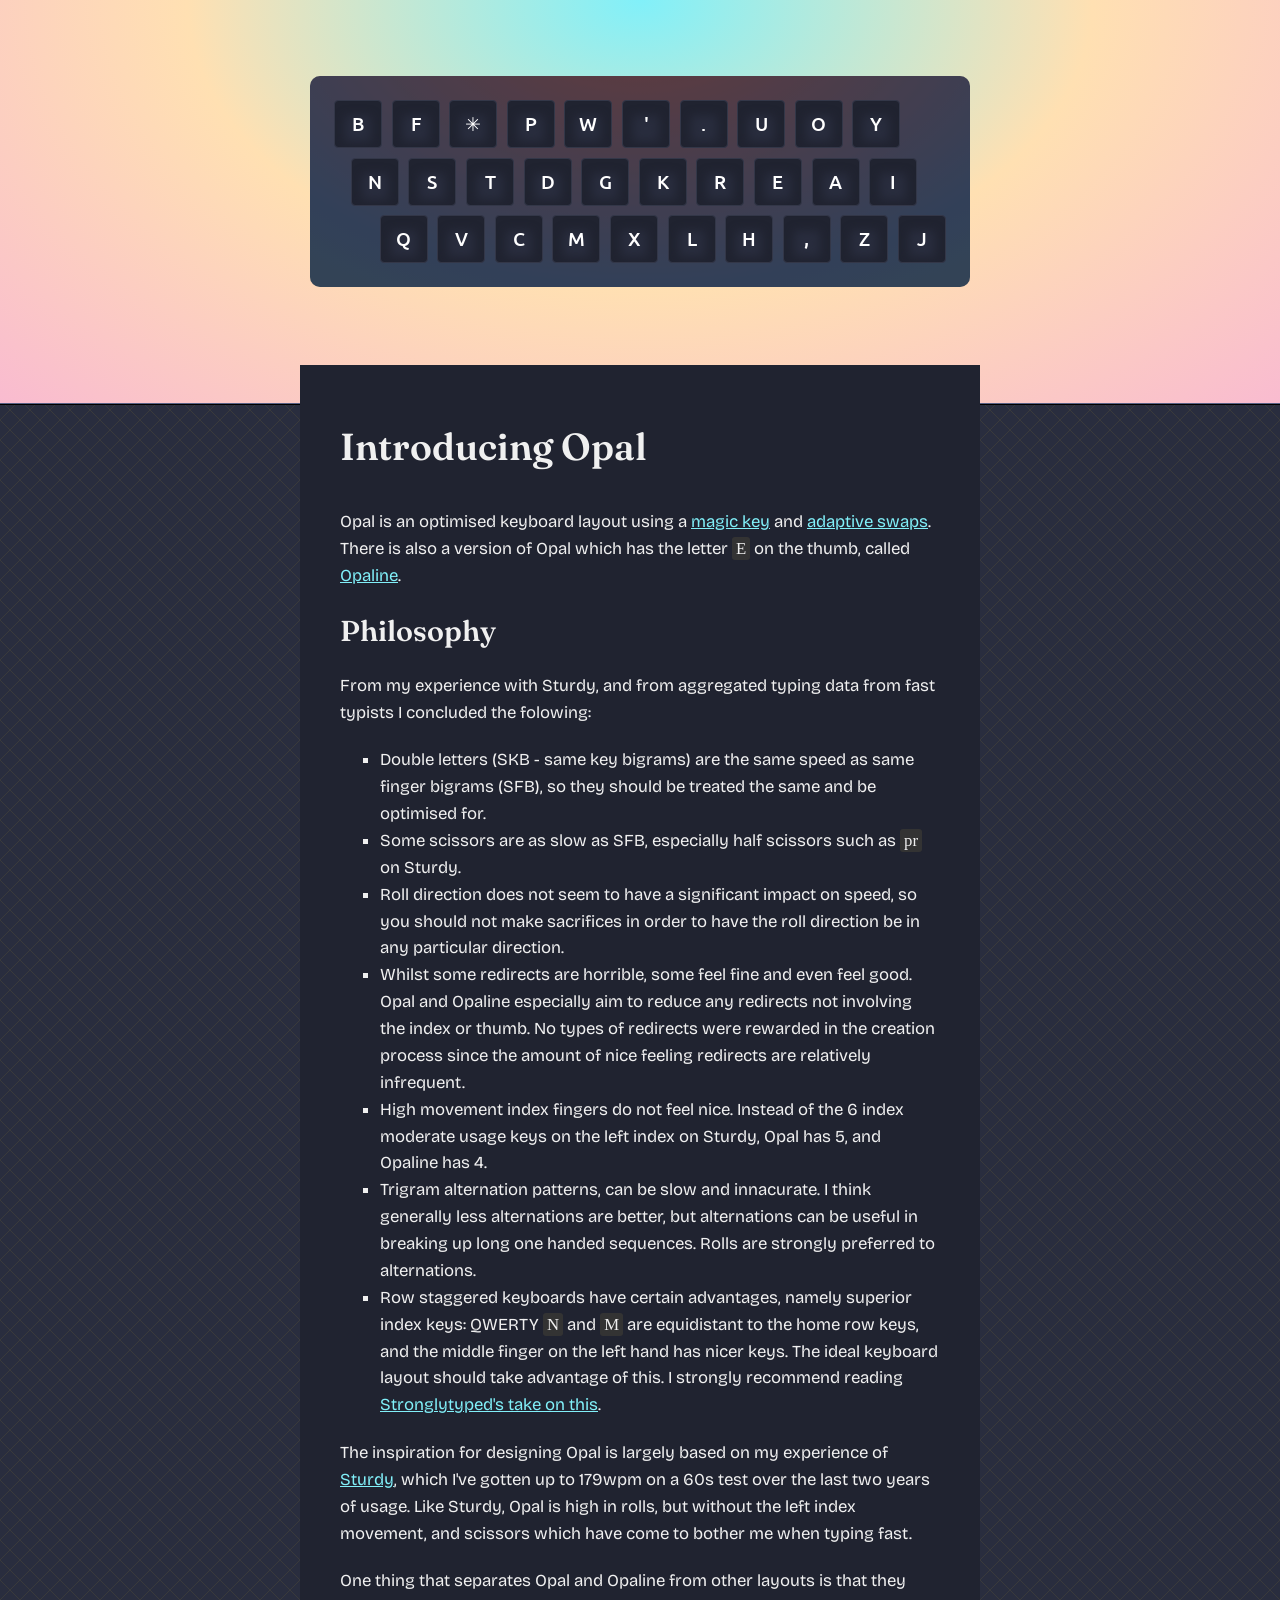
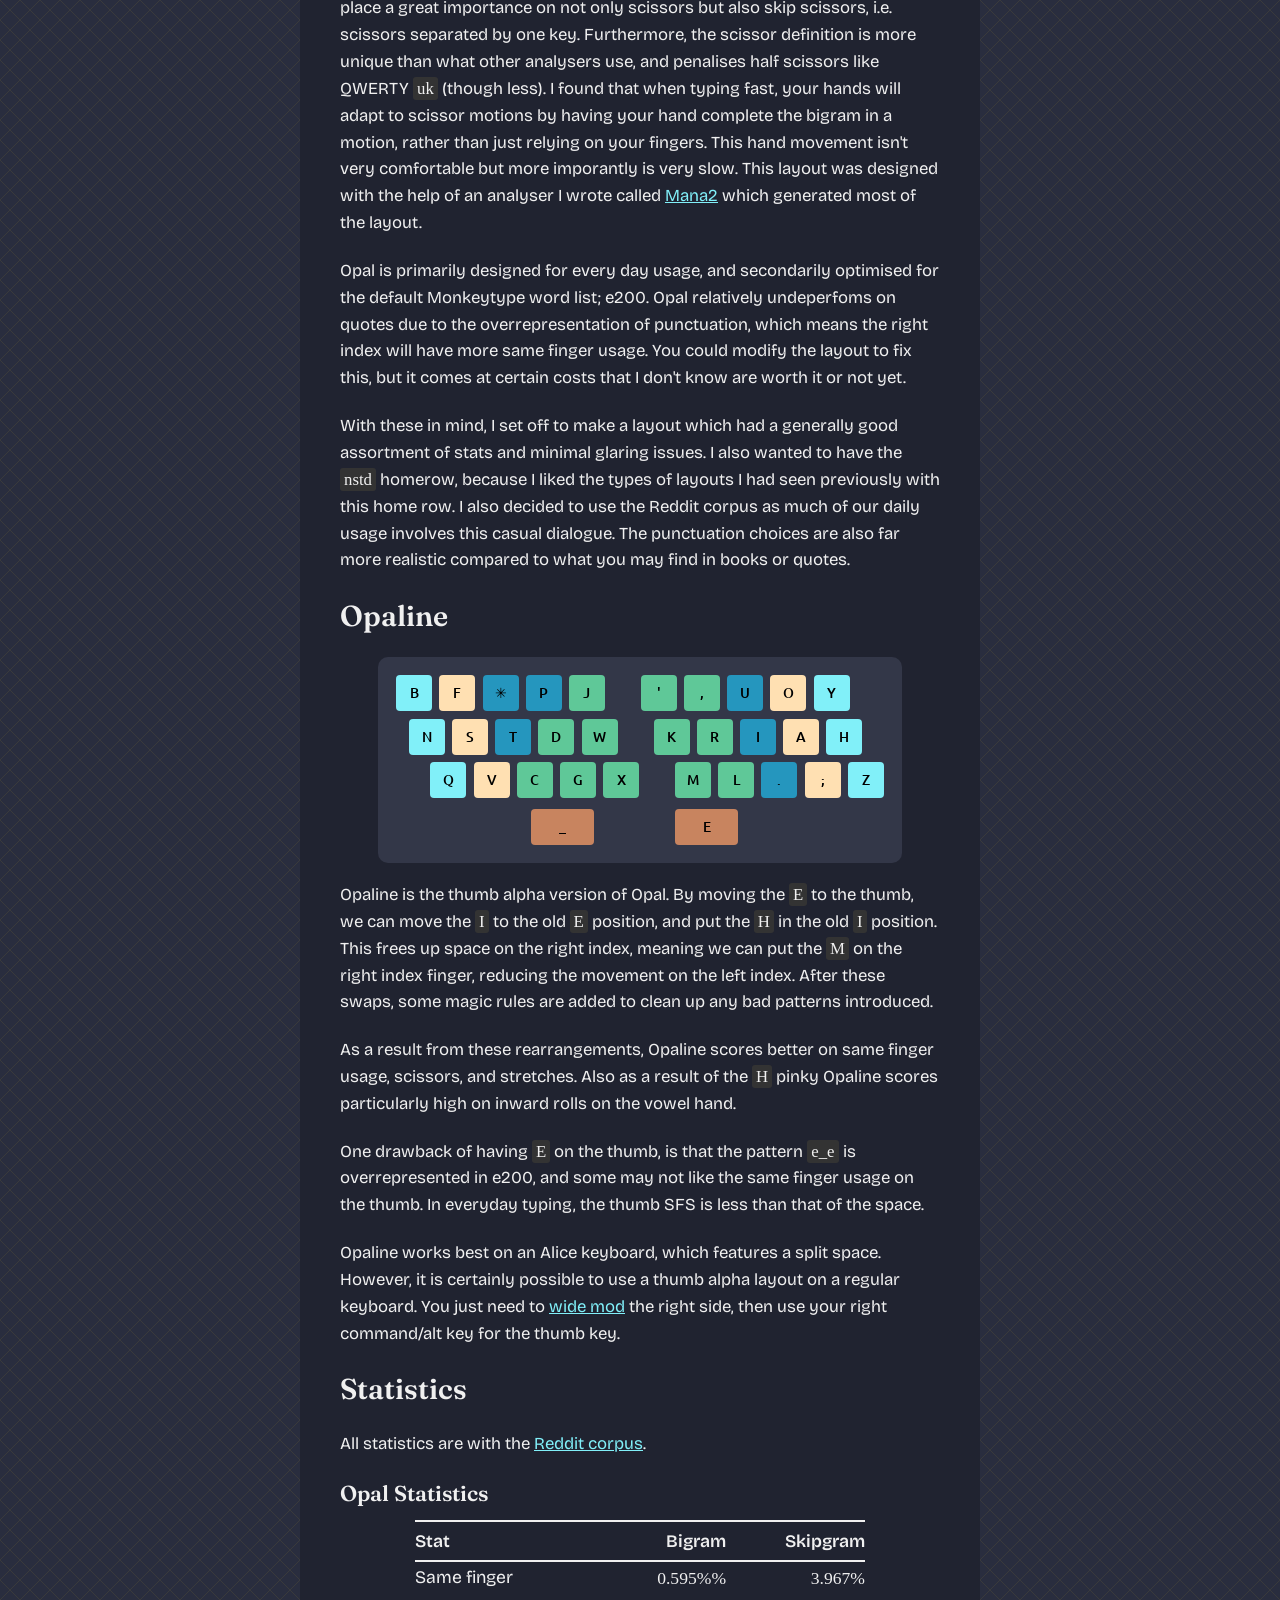
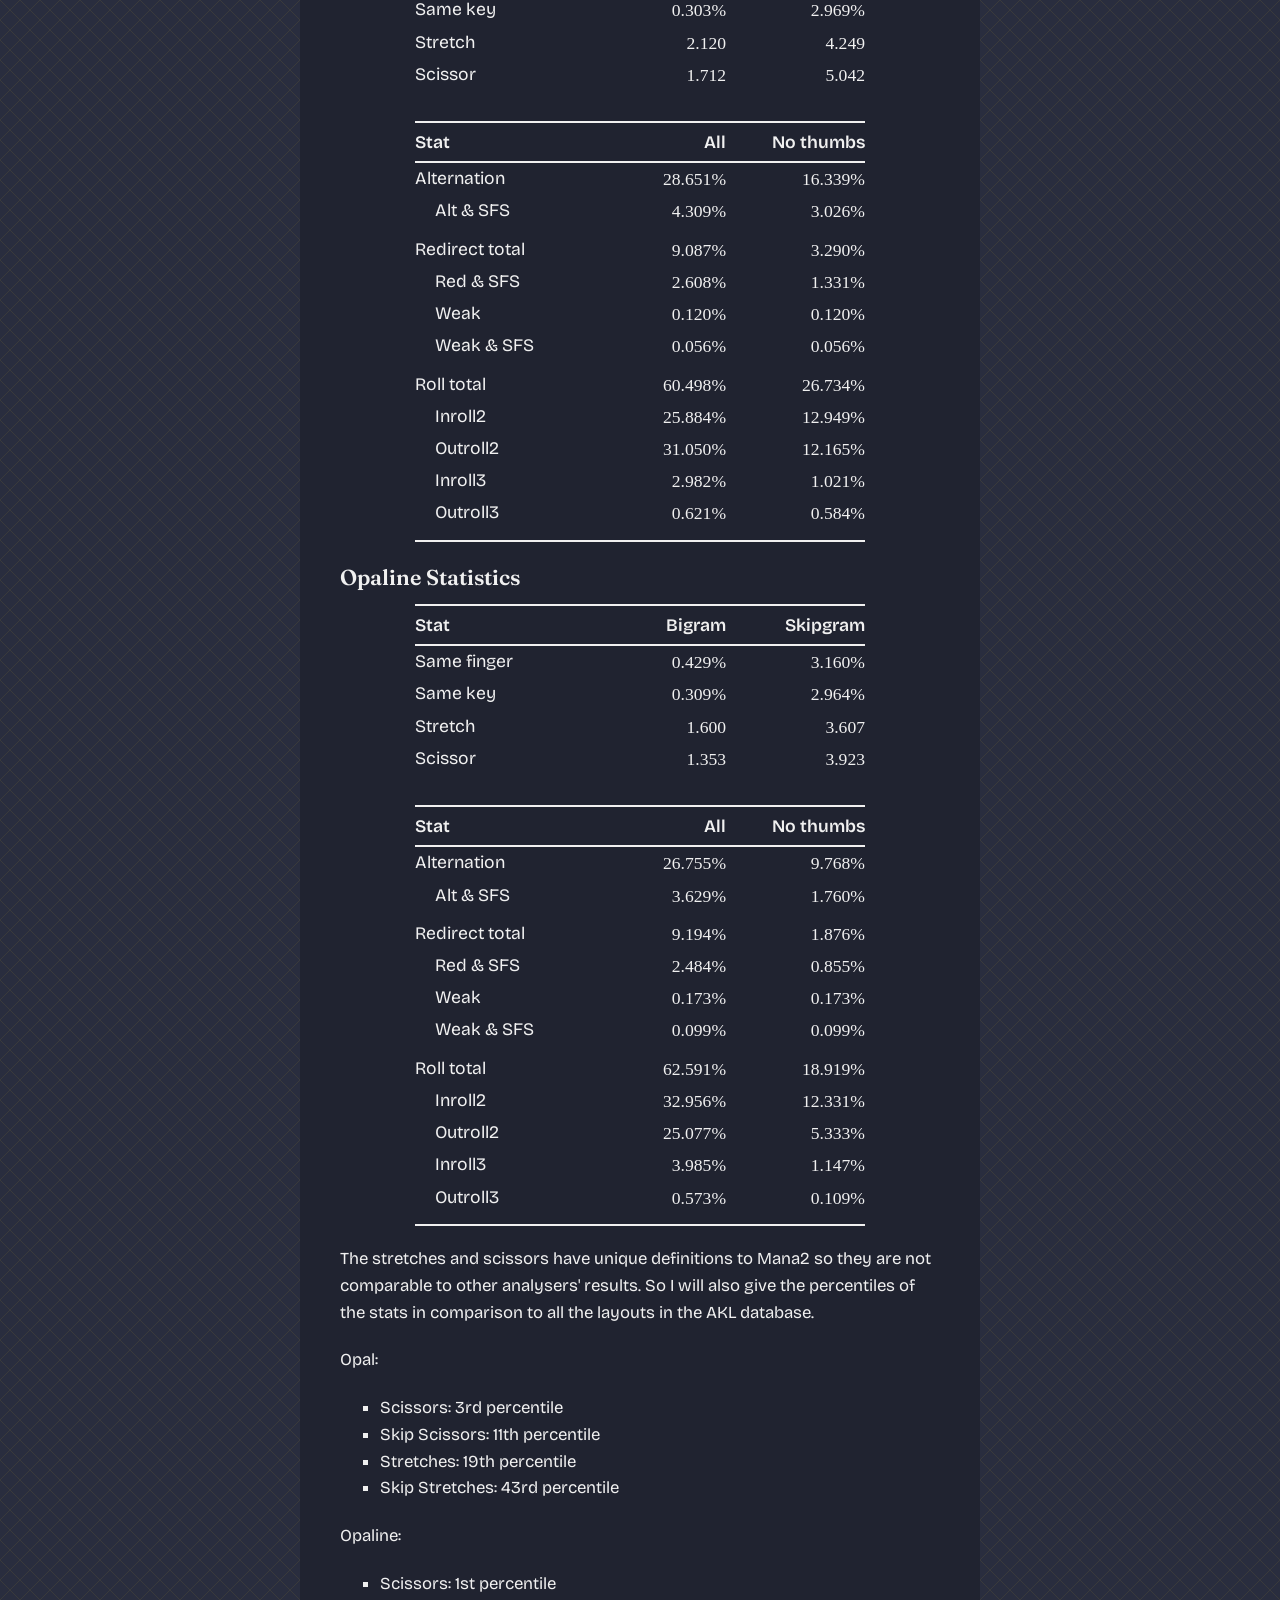
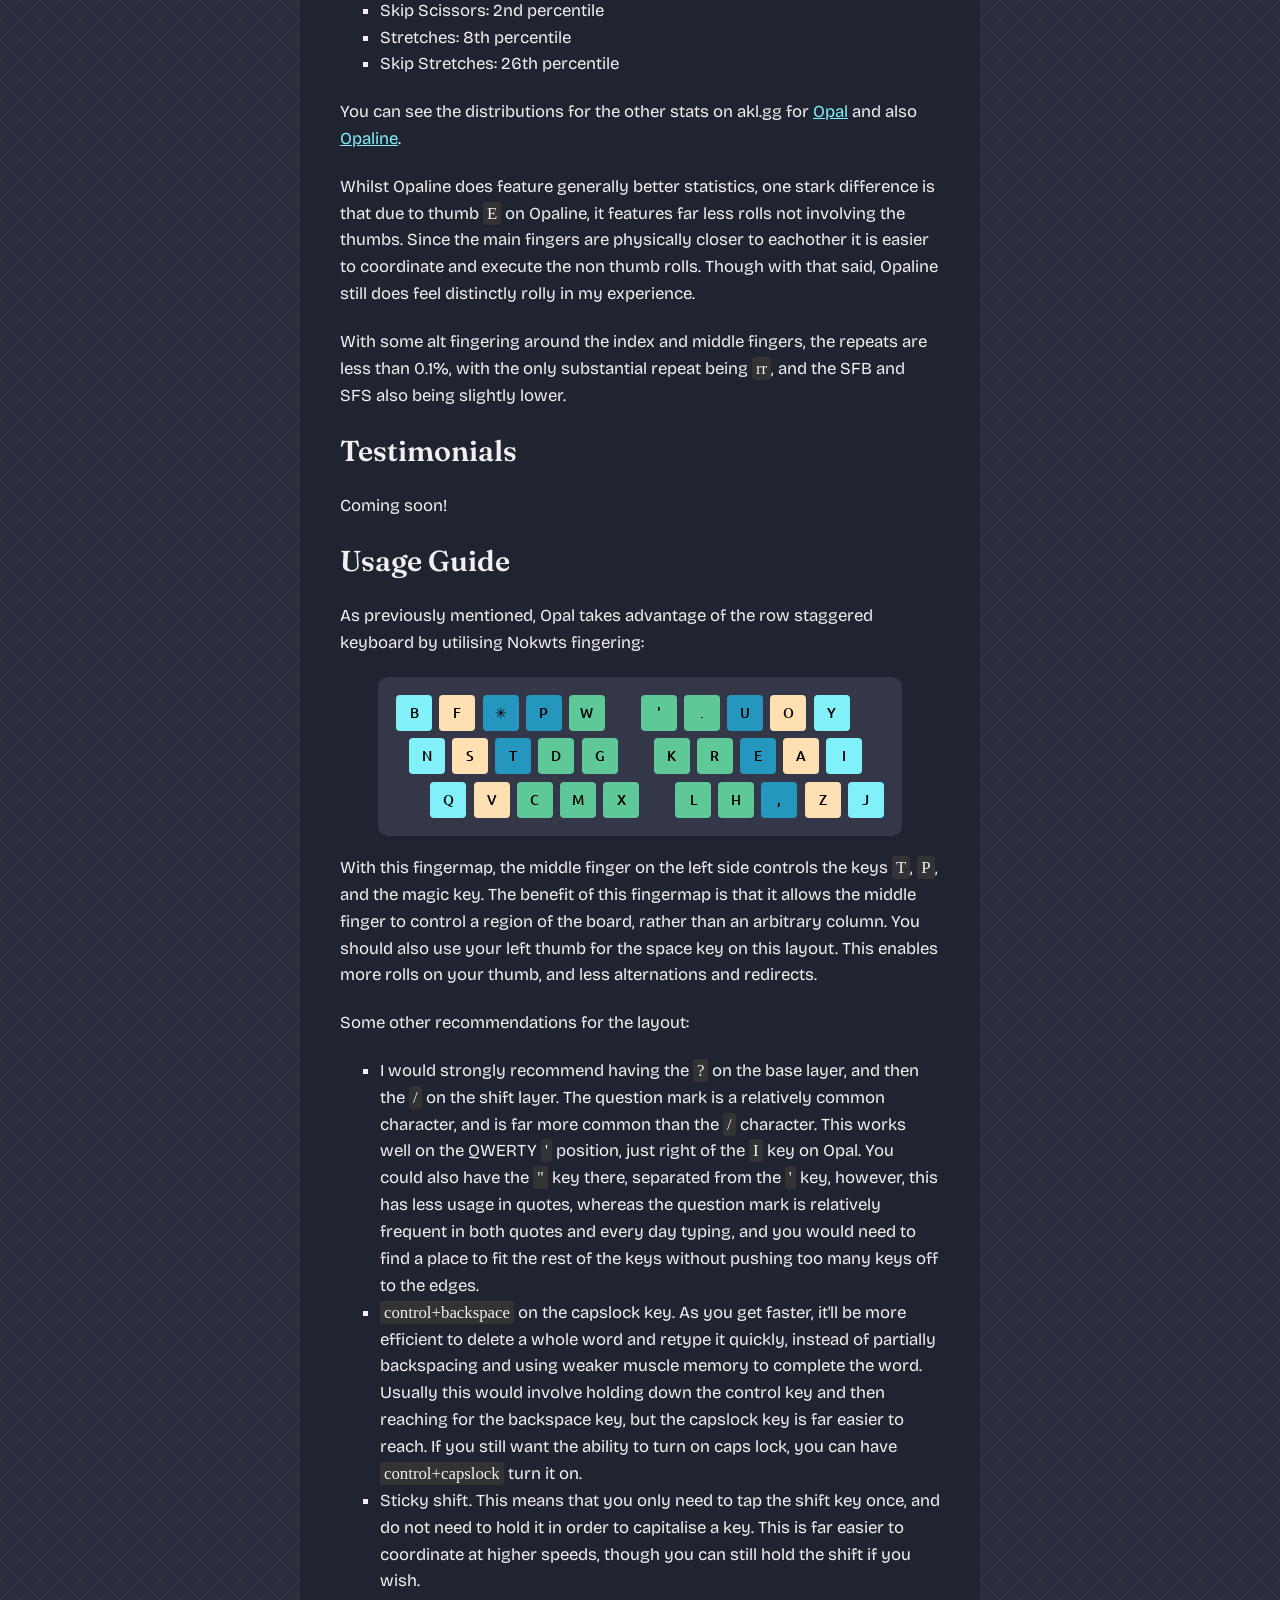
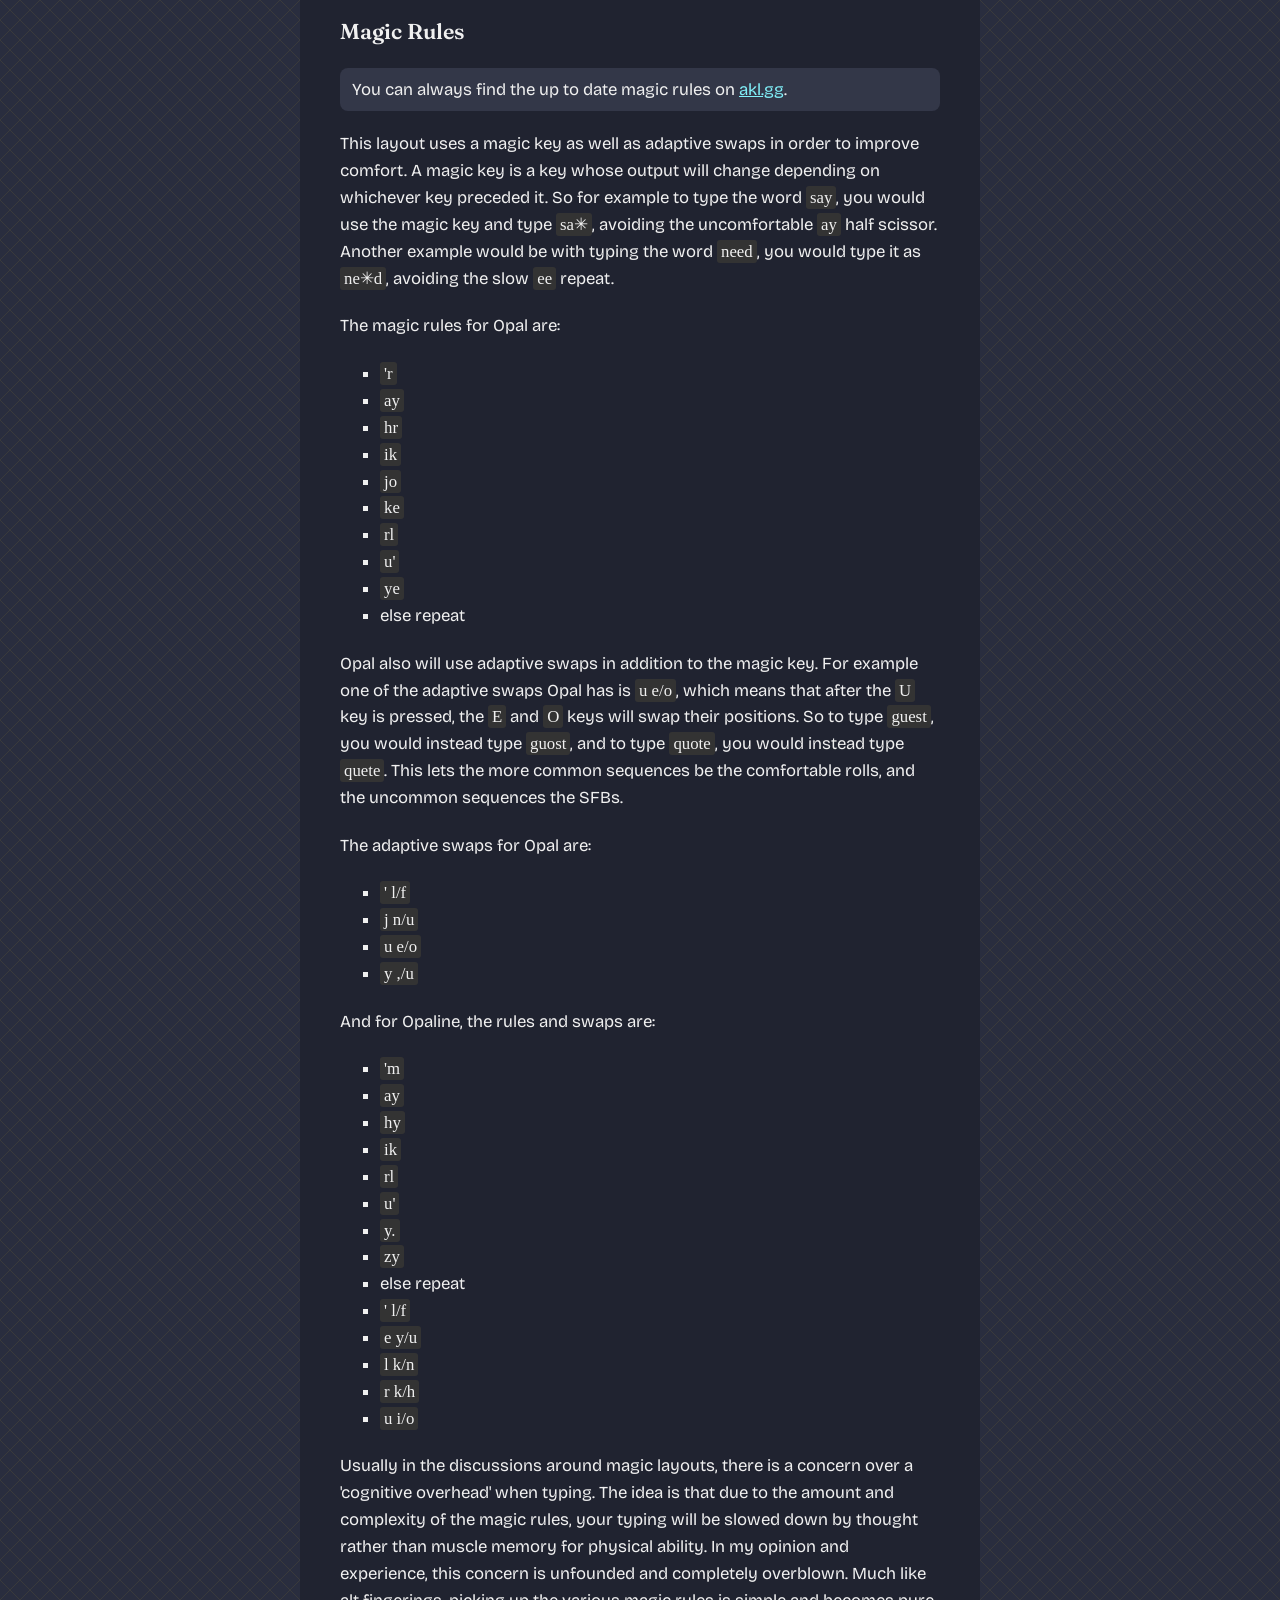
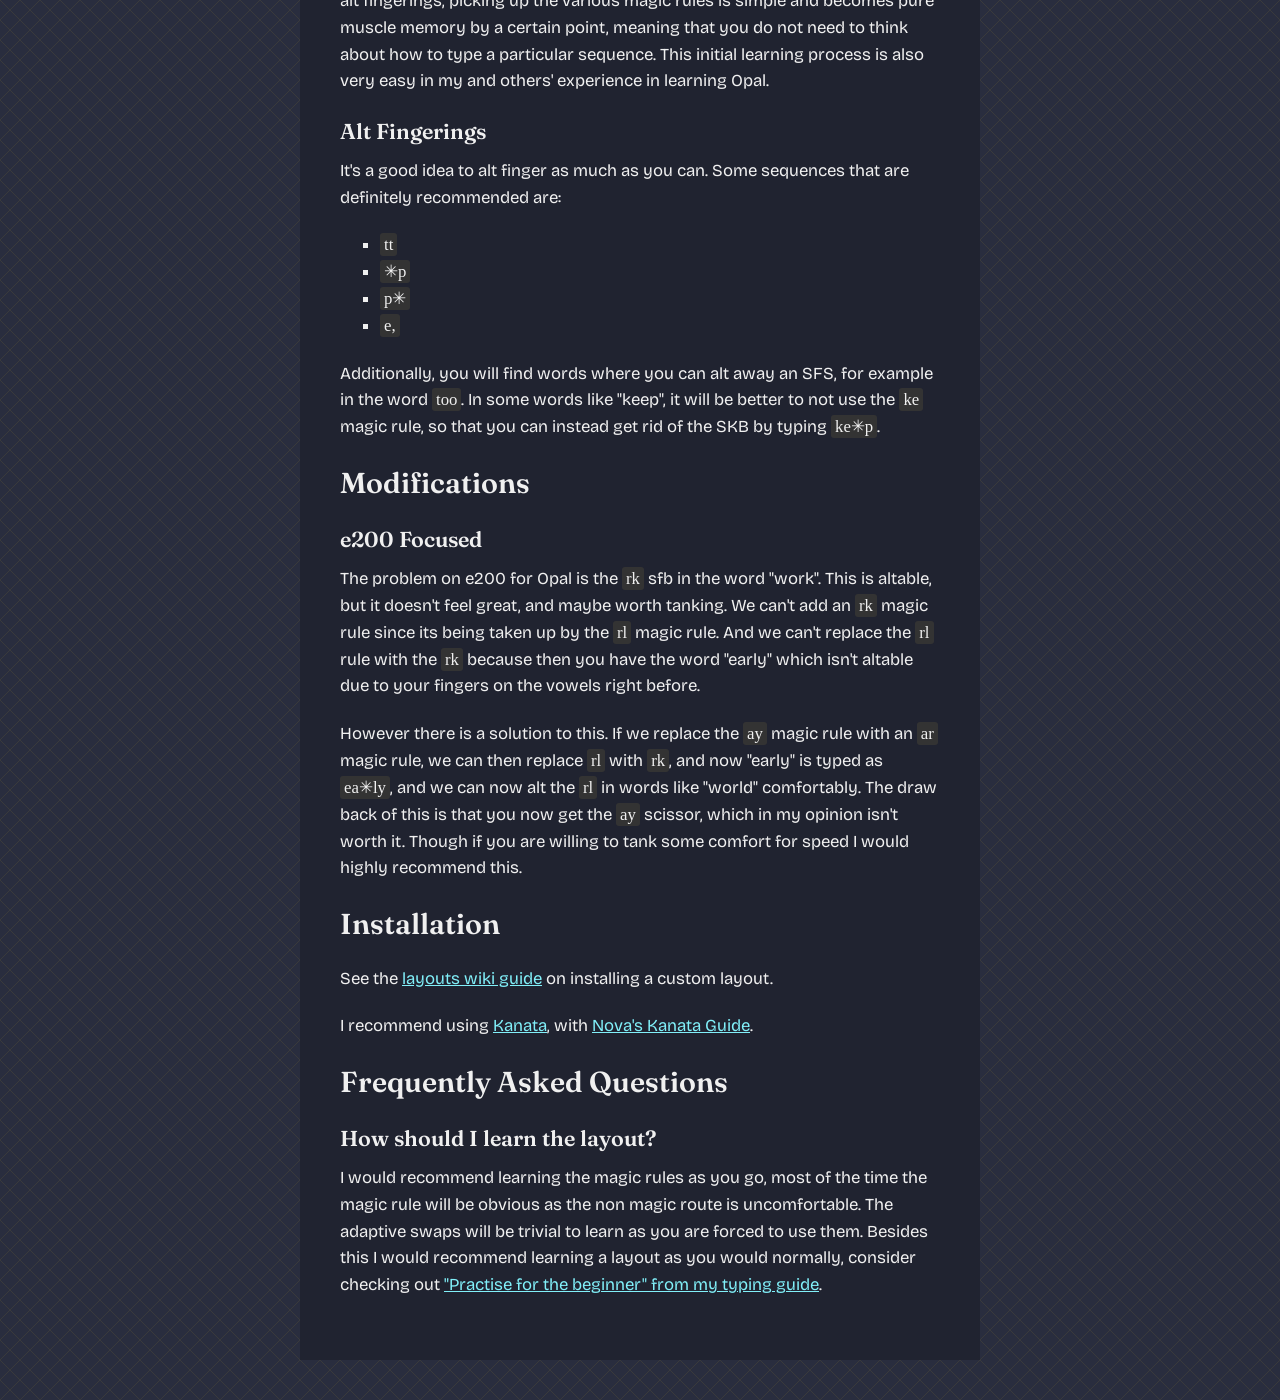
==== opal/index.html @ 15eb39a2 "first commit" ====
<!doctype html>
<html lang="en">
    <head>
        <meta charset="UTF-8" />
        <meta name="viewport" content="width=device-width, initial-scale=1.0" />
        <title>The Opal Keyboard Layout</title>

        <link rel="preconnect" href="https://fonts.googleapis.com" />
        <link rel="preconnect" href="https://fonts.gstatic.com" crossorigin />
        <link
            href="https://fonts.googleapis.com/css2?family=Bricolage+Grotesque:opsz,wght@12..96,200..800&family=Fraunces:ital,opsz,wght@0,9..144,100..900;1,9..144,100..900&family=Ubuntu+Mono:ital,wght@0,400;0,700;1,400;1,700&family=Ubuntu:ital,wght@0,300;0,400;0,500;0,700;1,300;1,400;1,500;1,700&display=swap"
            rel="stylesheet"
        />

        <link rel="stylesheet" href="normalize.css" />
        <link rel="stylesheet" href="style.css" />
    </head>
    <body>
        <div id="hero">
            <div class="keyboard">
                <div class="main-board">
                    <div class="row">
                        <div class="left-hand">
                            <div class="key">b</div>
                            <div class="key">f</div>
                            <div class="key">✳</div>
                            <div class="key">p</div>
                            <div class="key">w</div>
                        </div>
                        <div class="right-hand">
                            <div class="key">'</div>
                            <div class="key">.</div>
                            <div class="key">u</div>
                            <div class="key">o</div>
                            <div class="key">y</div>
                        </div>
                    </div>
                    <div class="row">
                        <div class="left-hand">
                            <div class="key">n</div>
                            <div class="key">s</div>
                            <div class="key">t</div>
                            <div class="key">d</div>
                            <div class="key">g</div>
                        </div>
                        <div class="right-hand">
                            <div class="key">k</div>
                            <div class="key">r</div>
                            <div class="key">e</div>
                            <div class="key">a</div>
                            <div class="key">i</div>
                        </div>
                    </div>
                    <div class="row">
                        <div class="left-hand">
                            <div class="key">q</div>
                            <div class="key">v</div>
                            <div class="key">c</div>
                            <div class="key">m</div>
                            <div class="key">x</div>
                        </div>
                        <div class="right-hand">
                            <div class="key">l</div>
                            <div class="key">h</div>
                            <div class="key">,</div>
                            <div class="key">z</div>
                            <div class="key">j</div>
                        </div>
                    </div>
                </div>
                <!--<div class="thumbs"></div>-->
            </div>
        </div>
        <article>
            <h1>Introducing Opal</h1>
            <p>
                Opal is an optimised keyboard layout using a
                <a href="https://layouts.wiki/reference/terminology/magic/"
                    >magic key</a
                >
                and
                <a
                    href="https://dario.ca/posts/2026-05-18-keyboard-layout-adaptive-swaps/"
                    >adaptive swaps</a
                >. There is also a version of Opal which has the letter
                <code>E</code> on the thumb, called
                <a href="#opaline">Opaline</a>.
            </p>
            <h2>Philosophy</h2>
            <p>
                From my experience with Sturdy, and from aggregated typing data
                from fast typists I concluded the folowing:
            </p>
            <ul>
                <li>
                    Double letters (SKB - same key bigrams) are the same speed
                    as same finger bigrams (SFB), so they should be treated the
                    same and be optimised for.
                </li>
                <li>
                    Some scissors are as slow as SFB, especially half scissors
                    such as <code>pr</code> on Sturdy.
                </li>
                <li>
                    Roll direction does not seem to have a significant impact on
                    speed, so you should not make sacrifices in order to have
                    the roll direction be in any particular direction.
                </li>
                <li>
                    Whilst some redirects are horrible, some feel fine and even
                    feel good. Opal and Opaline especially aim to reduce any
                    redirects not involving the index or thumb. No types of
                    redirects were rewarded in the creation process since the
                    amount of nice feeling redirects are relatively infrequent.
                </li>
                <li>
                    High movement index fingers do not feel nice. Instead of the
                    6 index moderate usage keys on the left index on Sturdy,
                    Opal has 5, and Opaline has 4.
                </li>
                <li>
                    Trigram alternation patterns, can be slow and innacurate. I
                    think generally less alternations are better, but
                    alternations can be useful in breaking up long one handed
                    sequences. Rolls are strongly preferred to alternations.
                </li>
                <li>
                    Row staggered keyboards have certain advantages, namely
                    superior index keys: QWERTY <code>N</code> and
                    <code>M</code> are equidistant to the home row keys, and the
                    middle finger on the left hand has nicer keys. The ideal
                    keyboard layout should take advantage of this. I strongly
                    recommend reading
                    <a
                        href="https://www.reddit.com/r/ErgoMechKeyboards/comments/1cgcvjn/comment/l1vur9t/?utm_source=share&utm_medium=web3x&utm_name=web3xcss&utm_term=1&utm_content=share_button"
                        >Stronglytyped's take on this</a
                    >.
                </li>
            </ul>
            <p>
                The inspiration for designing Opal is largely based on my
                experience of
                <a href="https://oxey.dev/layouts/sturdy">Sturdy</a>, which I've
                gotten up to 179wpm on a 60s test over the last two years of
                usage. Like Sturdy, Opal is high in rolls, but without the left
                index movement, and scissors which have come to bother me when
                typing fast.
            </p>
            <p>
                One thing that separates Opal and Opaline from other layouts is
                that they place a great importance on not only scissors but also
                skip scissors, i.e. scissors separated by one key. Furthermore,
                the scissor definition is more unique than what other analysers
                use, and penalises half scissors like QWERTY
                <code>uk</code> (though less). I found that when typing fast,
                your hands will adapt to scissor motions by having your hand
                complete the bigram in a motion, rather than just relying on
                your fingers. This hand movement isn't very comfortable but more
                imporantly is very slow. This layout was designed with the help
                of an analyser I wrote called
                <a href="https://codeberg.org/Zakkkk/mana2">Mana2</a>
                which generated most of the layout.
            </p>
            <p>
                Opal is primarily designed for every day usage, and secondarily
                optimised for the default Monkeytype word list; e200. Opal
                relatively undeperfoms on quotes due to the overrepresentation
                of punctuation, which means the right index will have more same
                finger usage. You could modify the layout to fix this, but it
                comes at certain costs that I don't know are worth it or not
                yet.
            </p>
            <p>
                With these in mind, I set off to make a layout which had a
                generally good assortment of stats and minimal glaring issues. I
                also wanted to have the <code>nstd</code> homerow, because I
                liked the types of layouts I had seen previously with this home
                row. I also decided to use the Reddit corpus as much of our
                daily usage involves this casual dialogue. The punctuation
                choices are also far more realistic compared to what you may
                find in books or quotes.
            </p>
            <h2 id="opaline">Opaline</h2>
            <div class="keyboard keyboard-split keyboard-smaller">
                <div class="main-board">
                    <div class="row">
                        <div class="left-hand">
                            <div class="key key-pinky">b</div>
                            <div class="key key-ring">f</div>
                            <div class="key key-middle">✳</div>
                            <div class="key key-middle">p</div>
                            <div class="key key-index">j</div>
                        </div>
                        <div class="right-hand">
                            <div class="key key-index">'</div>
                            <div class="key key-index">,</div>
                            <div class="key key-middle">u</div>
                            <div class="key key-ring">o</div>
                            <div class="key key-pinky">y</div>
                        </div>
                    </div>
                    <div class="row">
                        <div class="left-hand">
                            <div class="key key-pinky">n</div>
                            <div class="key key-ring">s</div>
                            <div class="key key-middle">t</div>
                            <div class="key key-index">d</div>
                            <div class="key key-index">w</div>
                        </div>
                        <div class="right-hand">
                            <div class="key key-index">k</div>
                            <div class="key key-index">r</div>
                            <div class="key key-middle">i</div>
                            <div class="key key-ring">a</div>
                            <div class="key key-pinky">h</div>
                        </div>
                    </div>
                    <div class="row">
                        <div class="left-hand">
                            <div class="key key-pinky">q</div>
                            <div class="key key-ring">v</div>
                            <div class="key key-index">c</div>
                            <div class="key key-index">g</div>
                            <div class="key key-index">x</div>
                        </div>
                        <div class="right-hand">
                            <div class="key key-index">m</div>
                            <div class="key key-index">l</div>
                            <div class="key key-middle">.</div>
                            <div class="key key-ring">;</div>
                            <div class="key key-pinky">z</div>
                        </div>
                    </div>
                </div>
                <div class="thumb">
                    <div class="key key-thumb thumb-left">_</div>
                    <div class="key key-thumb thumb-right">e</div>
                </div>
            </div>
            <br />
            <p>
                Opaline is the thumb alpha version of Opal. By moving the
                <code>E</code> to the thumb, we can move the <code>I</code> to
                the old <code>E</code> position, and put the <code>H</code> in
                the old <code>I</code> position. This frees up space on the
                right index, meaning we can put the <code>M</code> on the right
                index finger, reducing the movement on the left index. After
                these swaps, some magic rules are added to clean up any bad
                patterns introduced.
            </p>
            <p>
                As a result from these rearrangements, Opaline scores better on
                same finger usage, scissors, and stretches. Also as a result of
                the
                <code>H</code> pinky Opaline scores particularly high on inward
                rolls on the vowel hand.
            </p>
            <p>
                One drawback of having <code>E</code> on the thumb, is that the
                pattern <code>e_e</code> is overrepresented in e200, and some
                may not like the same finger usage on the thumb. In everyday
                typing, the thumb SFS is less than that of the space.
            </p>
            <p>
                Opaline works best on an Alice keyboard, which features a split
                space. However, it is certainly possible to use a thumb alpha
                layout on a regular keyboard. You just need to
                <a href="https://colemakmods.github.io/ergonomic-mods/wide.html"
                    >wide mod</a
                >
                the right side, then use your right command/alt key for the
                thumb key.
            </p>
            <h2>Statistics</h2>
            <p>
                All statistics are with the
                <a
                    href="https://convokit.cornell.edu/documentation/reddit-small.html"
                    >Reddit corpus</a
                >.
            </p>

            <h3>Opal Statistics</h3>

            <!-- Ok fine the tables were AI generated, i couldn't be bothered making them myself. -->
            <div class="stats-group">
                <section class="stats-panel">
                    <div class="stats-table stats-table--first">
                        <div class="stat-column-title-row">
                            <div
                                class="stat-column-title stat-column-title-label"
                            >
                                Stat
                            </div>
                            <div class="stat-column-title">Bigram</div>
                            <div class="stat-column-title">Skipgram</div>
                            <div class="stat-column-title-rule"></div>
                        </div>

                        <div class="stat-row">
                            <div class="stat-label">Same finger</div>
                            <div class="stat-value">0.595%%</div>
                            <div class="stat-value">3.967%</div>
                        </div>
                        <div class="stat-row">
                            <div class="stat-label">Same key</div>
                            <div class="stat-value">0.303%</div>
                            <div class="stat-value">2.969%</div>
                        </div>
                        <div class="stat-row">
                            <div class="stat-label">Stretch</div>
                            <div class="stat-value">2.120</div>
                            <div class="stat-value">4.249</div>
                        </div>
                        <div class="stat-row">
                            <div class="stat-label">Scissor</div>
                            <div class="stat-value">1.712</div>
                            <div class="stat-value">5.042</div>
                        </div>
                    </div>
                </section>

                <section class="stats-panel">
                    <div class="stats-table">
                        <div class="stat-column-title-row">
                            <div
                                class="stat-column-title stat-column-title-label"
                            >
                                Stat
                            </div>
                            <div class="stat-column-title">All</div>
                            <div class="stat-column-title">No thumbs</div>
                            <div class="stat-column-title-rule"></div>
                        </div>

                        <div class="stat-row">
                            <div class="stat-label">Alternation</div>
                            <div class="stat-value">28.651%</div>
                            <div class="stat-value">16.339%</div>
                        </div>
                        <div class="stat-row stat-row-child">
                            <div class="stat-label">Alt &amp; SFS</div>
                            <div class="stat-value">4.309%</div>
                            <div class="stat-value">3.026%</div>
                        </div>

                        <div class="stat-spacer-row">
                            <div class="stat-spacer-cell"></div>
                        </div>

                        <div class="stat-row">
                            <div class="stat-label">Redirect total</div>
                            <div class="stat-value">9.087%</div>
                            <div class="stat-value">3.290%</div>
                        </div>
                        <div class="stat-row stat-row-child">
                            <div class="stat-label">Red &amp; SFS</div>
                            <div class="stat-value">2.608%</div>
                            <div class="stat-value">1.331%</div>
                        </div>
                        <div class="stat-row stat-row-child">
                            <div class="stat-label">Weak</div>
                            <div class="stat-value">0.120%</div>
                            <div class="stat-value">0.120%</div>
                        </div>
                        <div class="stat-row stat-row-child">
                            <div class="stat-label">Weak &amp; SFS</div>
                            <div class="stat-value">0.056%</div>
                            <div class="stat-value">0.056%</div>
                        </div>

                        <div class="stat-spacer-row">
                            <div class="stat-spacer-cell"></div>
                        </div>

                        <div class="stat-row">
                            <div class="stat-label">Roll total</div>
                            <div class="stat-value">60.498%</div>
                            <div class="stat-value">26.734%</div>
                        </div>
                        <div class="stat-row stat-row-child">
                            <div class="stat-label">Inroll2</div>
                            <div class="stat-value">25.884%</div>
                            <div class="stat-value">12.949%</div>
                        </div>
                        <div class="stat-row stat-row-child">
                            <div class="stat-label">Outroll2</div>
                            <div class="stat-value">31.050%</div>
                            <div class="stat-value">12.165%</div>
                        </div>
                        <div class="stat-row stat-row-child">
                            <div class="stat-label">Inroll3</div>
                            <div class="stat-value">2.982%</div>
                            <div class="stat-value">1.021%</div>
                        </div>
                        <div class="stat-row stat-row-child">
                            <div class="stat-label">Outroll3</div>
                            <div class="stat-value">0.621%</div>
                            <div class="stat-value">0.584%</div>
                        </div>
                    </div>
                </section>
            </div>

            <h3>Opaline Statistics</h3>

            <div class="stats-group">
                <section class="stats-panel">
                    <div class="stats-table stats-table--first">
                        <div class="stat-column-title-row">
                            <div
                                class="stat-column-title stat-column-title-label"
                            >
                                Stat
                            </div>
                            <div class="stat-column-title">Bigram</div>
                            <div class="stat-column-title">Skipgram</div>
                            <div class="stat-column-title-rule"></div>
                        </div>

                        <div class="stat-row">
                            <div class="stat-label">Same finger</div>
                            <div class="stat-value">0.429%</div>
                            <div class="stat-value">3.160%</div>
                        </div>
                        <div class="stat-row">
                            <div class="stat-label">Same key</div>
                            <div class="stat-value">0.309%</div>
                            <div class="stat-value">2.964%</div>
                        </div>
                        <div class="stat-row">
                            <div class="stat-label">Stretch</div>
                            <div class="stat-value">1.600</div>
                            <div class="stat-value">3.607</div>
                        </div>
                        <div class="stat-row">
                            <div class="stat-label">Scissor</div>
                            <div class="stat-value">1.353</div>
                            <div class="stat-value">3.923</div>
                        </div>
                    </div>
                </section>

                <section class="stats-panel">
                    <div class="stats-table">
                        <div class="stat-column-title-row">
                            <div
                                class="stat-column-title stat-column-title-label"
                            >
                                Stat
                            </div>
                            <div class="stat-column-title">All</div>
                            <div class="stat-column-title">No thumbs</div>
                            <div class="stat-column-title-rule"></div>
                        </div>

                        <div class="stat-row">
                            <div class="stat-label">Alternation</div>
                            <div class="stat-value">26.755%</div>
                            <div class="stat-value">9.768%</div>
                        </div>
                        <div class="stat-row stat-row-child">
                            <div class="stat-label">Alt &amp; SFS</div>
                            <div class="stat-value">3.629%</div>
                            <div class="stat-value">1.760%</div>
                        </div>

                        <div class="stat-spacer-row">
                            <div class="stat-spacer-cell"></div>
                        </div>

                        <div class="stat-row">
                            <div class="stat-label">Redirect total</div>
                            <div class="stat-value">9.194%</div>
                            <div class="stat-value">1.876%</div>
                        </div>
                        <div class="stat-row stat-row-child">
                            <div class="stat-label">Red &amp; SFS</div>
                            <div class="stat-value">2.484%</div>
                            <div class="stat-value">0.855%</div>
                        </div>
                        <div class="stat-row stat-row-child">
                            <div class="stat-label">Weak</div>
                            <div class="stat-value">0.173%</div>
                            <div class="stat-value">0.173%</div>
                        </div>
                        <div class="stat-row stat-row-child">
                            <div class="stat-label">Weak &amp; SFS</div>
                            <div class="stat-value">0.099%</div>
                            <div class="stat-value">0.099%</div>
                        </div>

                        <div class="stat-spacer-row">
                            <div class="stat-spacer-cell"></div>
                        </div>

                        <div class="stat-row">
                            <div class="stat-label">Roll total</div>
                            <div class="stat-value">62.591%</div>
                            <div class="stat-value">18.919%</div>
                        </div>
                        <div class="stat-row stat-row-child">
                            <div class="stat-label">Inroll2</div>
                            <div class="stat-value">32.956%</div>
                            <div class="stat-value">12.331%</div>
                        </div>
                        <div class="stat-row stat-row-child">
                            <div class="stat-label">Outroll2</div>
                            <div class="stat-value">25.077%</div>
                            <div class="stat-value">5.333%</div>
                        </div>
                        <div class="stat-row stat-row-child">
                            <div class="stat-label">Inroll3</div>
                            <div class="stat-value">3.985%</div>
                            <div class="stat-value">1.147%</div>
                        </div>
                        <div class="stat-row stat-row-child">
                            <div class="stat-label">Outroll3</div>
                            <div class="stat-value">0.573%</div>
                            <div class="stat-value">0.109%</div>
                        </div>
                    </div>
                </section>
            </div>

            <p>
                The stretches and scissors have unique definitions to Mana2 so
                they are not comparable to other analysers' results. So I will
                also give the percentiles of the stats in comparison to all the
                layouts in the AKL database.
            </p>

            <p>Opal:</p>

            <ul>
                <li>Scissors: 3rd percentile</li>
                <li>Skip Scissors: 11th percentile</li>
                <li>Stretches: 19th percentile</li>
                <li>Skip Stretches: 43rd percentile</li>
            </ul>

            <p>Opaline:</p>

            <ul>
                <li>Scissors: 1st percentile</li>
                <li>Skip Scissors: 2nd percentile</li>
                <li>Stretches: 8th percentile</li>
                <li>Skip Stretches: 26th percentile</li>
            </ul>

            <p>
                You can see the distributions for the other stats on akl.gg for
                <a href="https://akl.gg/#.gwTUAGcGAQCkb3BhbA">Opal</a>
                and also
                <a href="https://akl.gg/#.gwTUAGcGAQCnb3BhbGluZQ">Opaline</a>.
            </p>

            <p>
                Whilst Opaline does feature generally better statistics, one
                stark difference is that due to thumb <code>E</code> on Opaline,
                it features far less rolls not involving the thumbs. Since the
                main fingers are physically closer to eachother it is easier to
                coordinate and execute the non thumb rolls. Though with that
                said, Opaline still does feel distinctly rolly in my experience.
            </p>

            <p>
                With some alt fingering around the index and middle fingers, the
                repeats are less than 0.1%, with the only substantial repeat
                being <code>rr</code>, and the SFB and SFS also being slightly
                lower.
            </p>

            <h2>Testimonials</h2>
            <p>Coming soon!</p>
            <h2>Usage Guide</h2>
            <p>
                As previously mentioned, Opal takes advantage of the row
                staggered keyboard by utilising Nokwts fingering:
            </p>
            <div class="keyboard keyboard-smaller keyboard-split">
                <div class="main-board">
                    <div class="row">
                        <div class="left-hand">
                            <div class="key key-pinky">b</div>
                            <div class="key key-ring">f</div>
                            <div class="key key-middle">✳</div>
                            <div class="key key-middle">p</div>
                            <div class="key key-index">w</div>
                        </div>
                        <div class="right-hand">
                            <div class="key key-index">'</div>
                            <div class="key key-index">.</div>
                            <div class="key key-middle">u</div>
                            <div class="key key-ring">o</div>
                            <div class="key key-pinky">y</div>
                        </div>
                    </div>
                    <div class="row">
                        <div class="left-hand">
                            <div class="key key-pinky">n</div>
                            <div class="key key-ring">s</div>
                            <div class="key key-middle">t</div>
                            <div class="key key-index">d</div>
                            <div class="key key-index">g</div>
                        </div>
                        <div class="right-hand">
                            <div class="key key-index">k</div>
                            <div class="key key-index">r</div>
                            <div class="key key-middle">e</div>
                            <div class="key key-ring">a</div>
                            <div class="key key-pinky">i</div>
                        </div>
                    </div>
                    <div class="row">
                        <div class="left-hand">
                            <div class="key key-pinky">q</div>
                            <div class="key key-ring">v</div>
                            <div class="key key-index">c</div>
                            <div class="key key-index">m</div>
                            <div class="key key-index">x</div>
                        </div>
                        <div class="right-hand">
                            <div class="key key-index">l</div>
                            <div class="key key-index">h</div>
                            <div class="key key-middle">,</div>
                            <div class="key key-ring">z</div>
                            <div class="key key-pinky">j</div>
                        </div>
                    </div>
                </div>
            </div>
            <br />
            <p>
                With this fingermap, the middle finger on the left side controls
                the keys <code>T</code>, <code>P</code>, and the magic key. The
                benefit of this fingermap is that it allows the middle finger to
                control a region of the board, rather than an arbitrary column.
                You should also use your left thumb for the space key on this
                layout. This enables more rolls on your thumb, and less
                alternations and redirects.
            </p>
            <p>Some other recommendations for the layout:</p>
            <ul>
                <li>
                    I would strongly recommend having the
                    <code>?</code> on the base layer, and then the
                    <code>/</code> on the shift layer. The question mark is a
                    relatively common character, and is far more common than the
                    <code>/</code> character. This works well on the QWERTY
                    <code>'</code> position, just right of the
                    <code>I</code> key on Opal. You could also have the
                    <code>"</code> key there, separated from the
                    <code>'</code> key, however, this has less usage in quotes,
                    whereas the question mark is relatively frequent in both
                    quotes and every day typing, and you would need to find a
                    place to fit the rest of the keys without pushing too many
                    keys off to the edges.
                </li>
                <li>
                    <code>control+backspace</code> on the capslock key. As you
                    get faster, it'll be more efficient to delete a whole word
                    and retype it quickly, instead of partially backspacing and
                    using weaker muscle memory to complete the word. Usually
                    this would involve holding down the control key and then
                    reaching for the backspace key, but the capslock key is far
                    easier to reach. If you still want the ability to turn on
                    caps lock, you can have <code>control+capslock</code> turn
                    it on.
                </li>
                <li>
                    Sticky shift. This means that you only need to tap the shift
                    key once, and do not need to hold it in order to capitalise
                    a key. This is far easier to coordinate at higher speeds,
                    though you can still hold the shift if you wish.
                </li>
            </ul>
            <h3>Magic Rules</h3>
            <blockquote>
                You can always find the up to date magic rules on
                <a href="https://akl.gg/">akl.gg</a>.
            </blockquote>
            <p>
                This layout uses a magic key as well as adaptive swaps in order
                to improve comfort. A magic key is a key whose output will
                change depending on whichever key preceded it. So for example to
                type the word <code>say</code>, you would use the magic key and
                type <code>sa✳</code>, avoiding the uncomfortable
                <code>ay</code> half scissor. Another example would be with
                typing the word <code>need</code>, you would type it as
                <code>ne✳d</code>, avoiding the slow <code>ee</code> repeat.
            </p>
            <p>The magic rules for Opal are:</p>
            <ul>
                <li><code>'r</code></li>
                <li><code>ay</code></li>
                <li><code>hr</code></li>
                <li><code>ik</code></li>
                <li><code>jo</code></li>
                <li><code>ke</code></li>
                <li><code>rl</code></li>
                <li><code>u'</code></li>
                <li><code>ye</code></li>
                <li>else repeat</li>
            </ul>

            <p>
                Opal also will use adaptive swaps in addition to the magic key.
                For example one of the adaptive swaps Opal has is
                <code>u e/o</code>, which means that after the
                <code>U</code> key is pressed, the <code>E</code> and
                <code>O</code> keys will swap their positions. So to type
                <code>guest</code>, you would instead type <code>guost</code>,
                and to type <code>quote</code>, you would instead type
                <code>quete</code>. This lets the more common sequences be the
                comfortable rolls, and the uncommon sequences the SFBs.
            </p>

            <p>The adaptive swaps for Opal are:</p>
            <ul>
                <li><code>' l/f</code></li>
                <li><code>j n/u</code></li>
                <li><code>u e/o</code></li>
                <li><code>y ,/u</code></li>
            </ul>

            <p>And for Opaline, the rules and swaps are:</p>

            <ul>
                <li><code>'m</code></li>
                <li><code>ay</code></li>
                <li><code>hy</code></li>
                <li><code>ik</code></li>
                <li><code>rl</code></li>
                <li><code>u'</code></li>
                <li><code>y.</code></li>
                <li><code>zy</code></li>
                <li>else repeat</li>
                <li><code>' l/f</code></li>
                <li><code>e y/u</code></li>
                <li><code>l k/n</code></li>
                <li><code>r k/h</code></li>
                <li><code>u i/o</code></li>
            </ul>

            <p>
                Usually in the discussions around magic layouts, there is a
                concern over a 'cognitive overhead' when typing. The idea is
                that due to the amount and complexity of the magic rules, your
                typing will be slowed down by thought rather than muscle memory
                for physical ability. In my opinion and experience, this concern
                is unfounded and completely overblown. Much like alt fingerings,
                picking up the various magic rules is simple and becomes pure
                muscle memory by a certain point, meaning that you do not need
                to think about how to type a particular sequence. This initial
                learning process is also very easy in my and others' experience
                in learning Opal.
            </p>

            <h3>Alt Fingerings</h3>

            <p>
                It's a good idea to alt finger as much as you can. Some
                sequences that are definitely recommended are:
            </p>

            <ul>
                <li><code>tt</code></li>
                <li><code>✳p</code></li>
                <li><code>p✳</code></li>
                <li><code>e,</code></li>
            </ul>

            <p>
                Additionally, you will find words where you can alt away an SFS,
                for example in the word <code>too</code>. In some words like
                "keep", it will be better to not use the <code>ke</code> magic
                rule, so that you can instead get rid of the SKB by typing
                <code>ke✳p</code>.
            </p>

            <h2>Modifications</h2>
            <h3>e200 Focused</h3>

            <p>
                The problem on e200 for Opal is the <code>rk</code> sfb in the
                word "work". This is altable, but it doesn't feel great, and
                maybe worth tanking. We can't add an <code>rk</code> magic rule
                since its being taken up by the <code>rl</code> magic rule. And
                we can't replace the <code>rl</code> rule with the
                <code>rk</code> because then you have the word "early" which
                isn't altable due to your fingers on the vowels right before.
            </p>
            <p>
                However there is a solution to this. If we replace the
                <code>ay</code> magic rule with an <code>ar</code> magic rule,
                we can then replace <code>rl</code> with <code>rk</code>, and
                now "early" is typed as <code>ea✳ly</code>, and we can now alt
                the <code>rl</code> in words like "world" comfortably. The draw
                back of this is that you now get the <code>ay</code> scissor,
                which in my opinion isn't worth it. Though if you are willing to
                tank some comfort for speed I would highly recommend this.
            </p>

            <h2>Installation</h2>
            <p>
                See the
                <a href="https://layouts.wiki/guides/start/software/"
                    >layouts wiki guide</a
                >
                on installing a custom layout.
            </p>
            <p>
                I recommend using
                <a href="https://github.com/jtroo/kanata">Kanata</a>, with
                <a
                    href="https://github.com/zachpoblete/kanata-guide-for-alt-layouts"
                    >Nova's Kanata Guide</a
                >.
                <!--Here is a basic Opal Kanata file, and Opaline Kanata file.-->
            </p>
            <h2>Frequently Asked Questions</h2>
            <h3>How should I learn the layout?</h3>
            <p>
                I would recommend learning the magic rules as you go, most of
                the time the magic rule will be obvious as the non magic route
                is uncomfortable. The adaptive swaps will be trivial to learn as
                you are forced to use them. Besides this I would recommend
                learning a layout as you would normally, consider checking out
                <a
                    href="https://typing.zakventer.com/#practice-for-the-beginner"
                    >"Practise for the beginner" from my typing guide</a
                >.
            </p>
        </article>
    </body>
</html>
---- opal/style.css ----
* {
    box-sizing: border-box;
}

:root {
    --unit: clamp(18px, 7cqw, 48px);
}

@media (max-width: 730px) {
    :root {
        --unit: clamp(18px, 7cqw, 40px);
    }
}

.keyboard-smaller {
    --unit: clamp(14px, 7cqw, 36px);
}

body {
    font-family: "Bricolage Grotesque", "sans-serif";
    background: #292d3e;
    color: #f0f0f0;
    /*background-image: url("data:image/svg+xml,%3Csvg xmlns='http://www.w3.org/2000/svg' width='60' height='60'%3E%3Crect x='0' y='0' width='30' height='60' fill='%23c9a227' fill-opacity='0.03'%3E%3C/rect%3E%3C/svg%3E");*/
    background-image: url("data:image/svg+xml,%3Csvg xmlns='http://www.w3.org/2000/svg' width='20' height='20'%3E%3Cline x1='0' y1='20' x2='20' y2='0' stroke='%23c9a227' stroke-width='0.75' stroke-opacity='0.15'/%3E%3Cline x1='0' y1='0' x2='20' y2='20' stroke='%23c9a227' stroke-width='0.75' stroke-opacity='0.15'/%3E%3C/svg%3E");
    /*background-image: url("data:image/svg+xml,%3Csvg xmlns='http://www.w3.org/2000/svg' width='40' height='40'%3E%3Cline x1='10' y1='0' x2='10' y2='40' stroke='%23c9a227' stroke-width='1' stroke-opacity='0.2'/%3E%3Cline x1='14' y1='0' x2='14' y2='40' stroke='%23c9a227' stroke-width='1' stroke-opacity='0.2'/%3E%3C/svg%3E");*/
    background-repeat: repeat;

    scroll-behavior: smooth;
}

.keyboard {
    display: flex;
    flex-direction: column;
    padding: calc(var(--unit) * 0.5);
    width: fit-content;

    .key {
        font-family: "Ubuntu";
        font-weight: 500;
        display: inline-flex;
        align-items: center;
        justify-content: center;
        width: calc(var(--unit) * 1);
        height: calc(var(--unit) * 1);
        background: #292d3e;
        box-shadow: inset 0 calc(var(--unit) * 0.1) 10px 10px #202330;
        border-radius: 4px;
        line-height: 0;
        text-transform: uppercase;
        font-size: calc(var(--unit) * 0.4);
        border: 1px solid rgb(51, 55, 72);
        user-select: none;
        color: #fff;

        &.key-pinky,
        &.key-ring,
        &.key-middle,
        &.key-index,
        &.key-thumb {
            border-width: 0px;
            box-shadow: none;
            color: #000;
        }

        &.key-pinky {
            background-color: #81f0f9;
        }

        &.key-ring {
            background-color: #ffe0b2;
        }

        &.key-middle {
            background-color: #2596be;
        }

        &.key-index {
            background-color: #5fc898;
        }

        &.key-thumb {
            background-color: #c8845f;
        }
    }

    .main-board {
        /* All the gaps are 0.2, which means the offset will include these */
        display: flex;
        flex-direction: column;
        gap: calc(var(--unit) * 0.2);

        .row {
            display: flex;
            gap: calc(var(--unit) * 0.2);

            > * {
                display: flex;
                gap: calc(var(--unit) * 0.2);
            }

            &:nth-child(2) {
                padding-left: calc(var(--unit) * 0.35);
            }

            &:nth-child(3) {
                padding-left: calc(var(--unit) * 0.95);
            }
        }
    }

    &.keyboard-split {
        .main-board {
            .row {
                gap: calc(var(--unit) * 1);
            }
        }
    }

    .thumb {
        padding-top: calc(var(--unit) * 0.3);
        display: flex;

        /*.thumb-left {
            margin-left: calc(var(--unit) * 2.15);
        }

        .thumb-right {
            margin-left: calc(var(--unit) * 7.15);
        }*/

        > .key {
            width: calc(var(--unit) * 1.75);
        }
    }

    &.keyboard-split {
        .thumb {
            .thumb-left {
                margin-left: calc(var(--unit) * 3.75);
            }

            .thumb-right {
                margin-left: calc(var(--unit) * 2.25);
            }
        }
    }
}

#hero {
    height: 45vh;
    min-height: 300px;
    @media (max-width: 530px) {
        height: 30vh;
    }
    /*background: repeating-linear-gradient(
        195deg,
        #2596be,
        #ffe0b2,
        #81f0f9,
        #f9bbd0,
        #e4f2fd
    );*/
    background:
        radial-gradient(ellipse at top, #81f0f9, #ffe0b2, #f9bbd0),
        radial-gradient(ellipse at bottom, #f9bbd0, #2596be);
    padding-bottom: 40px;
    container-type: inline-size;
    border-bottom: 2px ridge #202330;

    display: flex;
    align-items: center;
    justify-content: center;

    .keyboard {
        background: rgba(51, 55, 72, 0.3);
        backdrop-filter: invert(80%);
        /*background: rgba(255, 255, 255, 0.3);*/
        /*box-shadow: inset 0 calc(var(--unit) * 0.1) 40px 5px #202330;*/
        border-radius: 10px;
    }
}

article {
    width: 90%;
    max-width: 680px;
    margin: 0 auto;
    position: relative;
    container-type: inline-size;
    top: -40px;
    padding: 40px;
    background: #202330;
    font-size: 1.05rem;

    @media (max-width: 530px) {
        width: 95%;
        padding: 25px;
    }

    .keyboard {
        background: rgba(51, 55, 72, 1);
        margin-bottom: 1.3rem;
        border-radius: 10px;
    }
}

article .keyboard {
    margin: 0 auto;
}

a {
    color: #81f0f9;
}

code {
    font-family: "Ubuntu Mono";
    /*font-size: 1.1rem;*/
    background: #333;
    /*font-weight: 600;*/
    border-radius: 3px;
    padding: 2px 4px;
}

h1,
h2,
h3,
h4,
h5,
h6 {
    &:hover a::after {
        content: "#";
        margin-left: 10px;
    }

    a {
        color: var(--fg);
        text-decoration: none;
        display: block;
    }
}

h1,
h2,
h3,
h4,
h5,
h6 {
    font-family: Fraunces;
    font-weight: 600;
    font-style: normal;
}

h1,
.h1 {
    font-size: 2.35rem;
    line-height: 2.6rem;
    margin-top: 1.3rem;
    margin-bottom: 2.6rem;
}
h2,
.h2 {
    font-size: 1.8rem;
    line-height: 2.6rem;
    margin-top: 1.3rem;
    margin-bottom: 1.3rem;
}
h3,
.h3 {
    font-size: 1.35rem;
    line-height: 2rem;
    margin-top: 1.3rem;
    margin-bottom: 0.6rem;
}
h4,
.h4 {
    font-size: 1rem;
    line-height: 1.3rem;
    margin-top: 1.3rem;
    margin-bottom: 0rem;
}
h5,
.h5 {
    font-size: 1rem;
    line-height: 1.3rem;
    margin-top: 1.3rem;
    margin-bottom: 0rem;
}
p,
ul,
ol,
pre,
table,
blockquote {
    margin-top: 0rem;
    margin-bottom: 1.3rem;
}
ul ul,
ol ol,
ul ol,
ol ul {
    margin-top: 0rem;
    margin-bottom: 0rem;
}
ul li {
    list-style-type: square;
}

ul,
ol {
    line-height: 1.6;
}

p,
li {
    line-height: 1.6;
    font-weight: 400;
}

blockquote {
    margin: 20px 0;
    border-radius: 8px;
    padding: 12px;
    background: rgba(51, 55, 72, 1);
}

.stats-group {
    max-width: 450px;
    margin: 0 auto;
}

.stats-panel {
    margin-bottom: 20px;
}

.stats-table {
    display: grid;
    grid-template-columns: 1.4fr 1fr 1fr;
    column-gap: 16px;
    font-size: 1.1rem;
    @media (max-width: 400px) {
        font-size: 1rem;
    }
    padding: 10px 0;
    border-top: 2px solid #f0f0f0;
    border-bottom: 2px solid #f0f0f0;
}

.stats-table--first {
    border-bottom: none;
}

.stat-column-title-row,
.stat-row,
.stat-spacer-row {
    display: contents;
}

.stat-column-title {
    font-weight: 600;
    text-align: right;
    padding: 0 0 8px;
    white-space: nowrap;
}

.stat-column-title-label {
    text-align: left;
}

.stat-column-title-rule {
    grid-column: 1 / -1;
    border-top: 2px solid #f0f0f0;
}

.stat-label {
    padding: 6px 0;
    text-align: left;
    white-space: nowrap;
}

.stat-value {
    font-family: "Ubuntu Mono";
    padding: 6px 0;
    text-align: right;
    font-variant-numeric: tabular-nums;
    white-space: nowrap;
}

.stat-row-child .stat-label {
    padding-left: 20px;
}

.stat-spacer-cell {
    grid-column: 1 / -1;
    height: 6px;
}
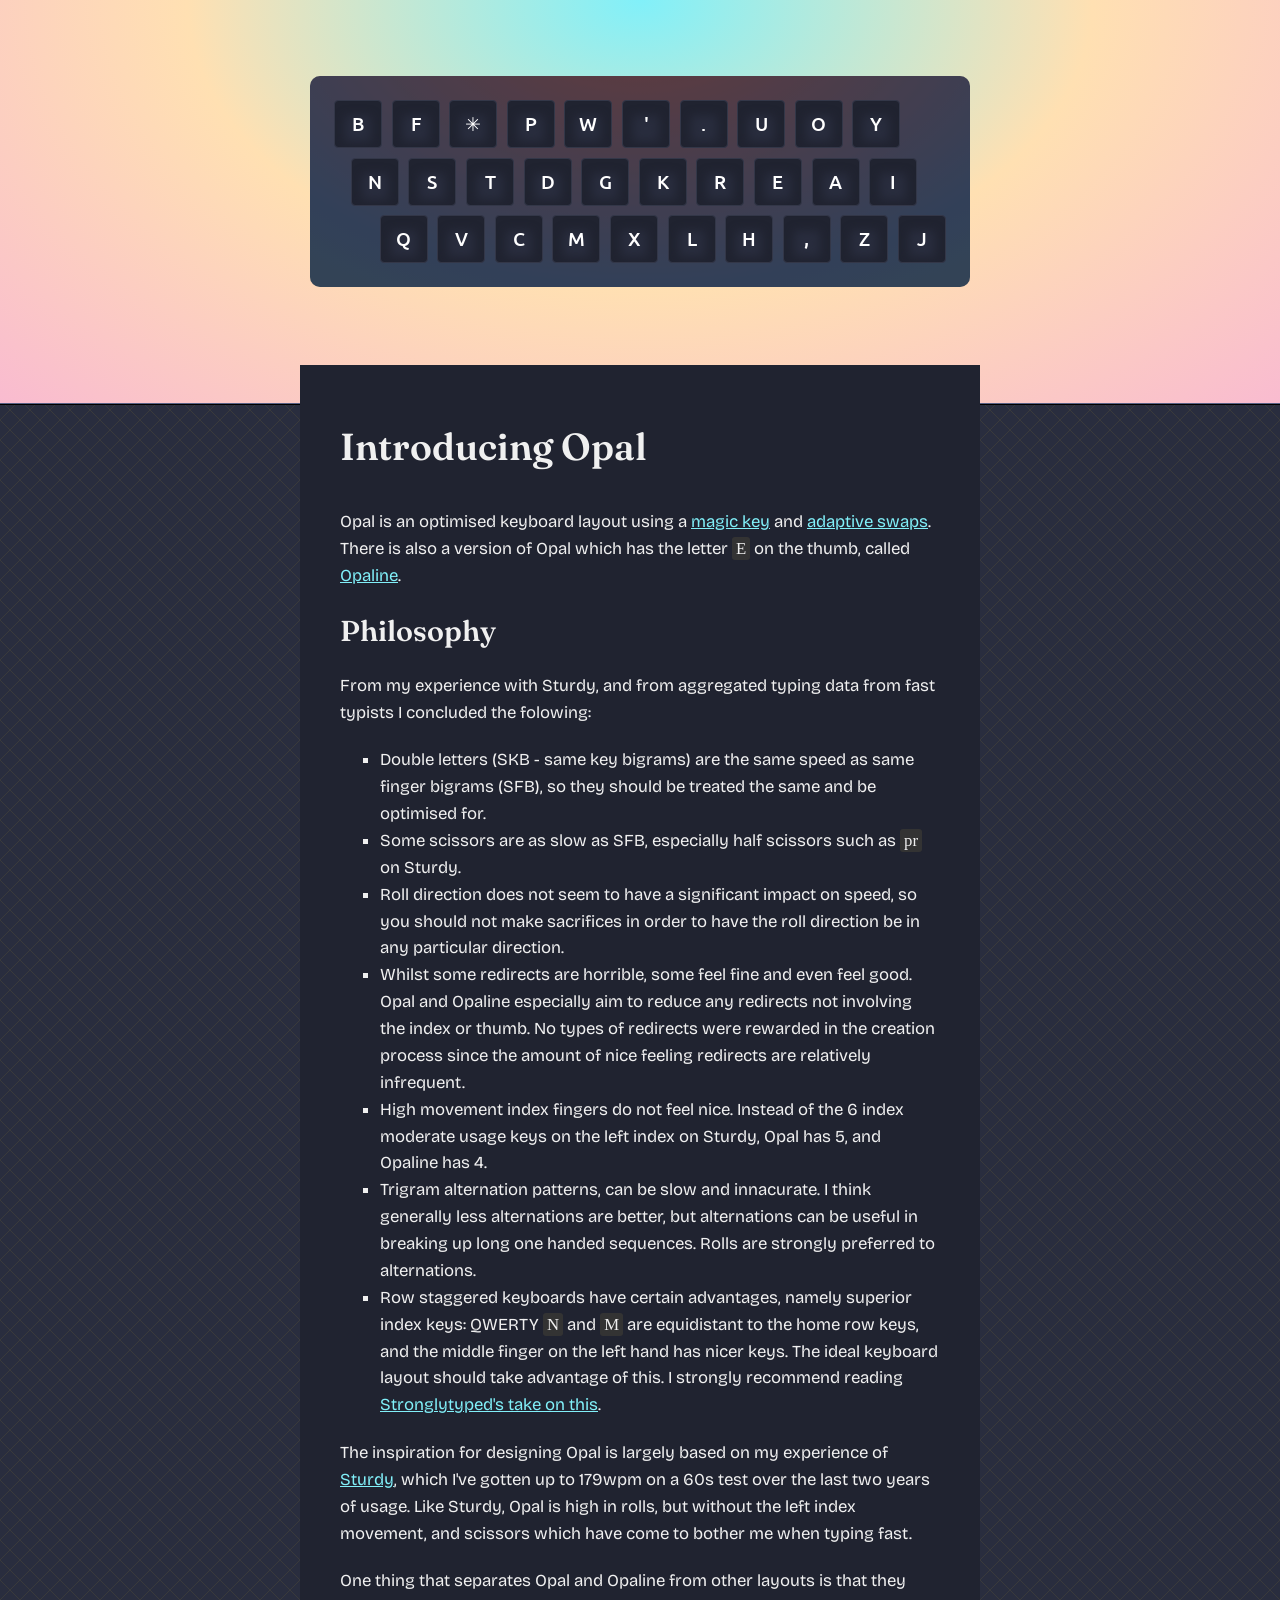
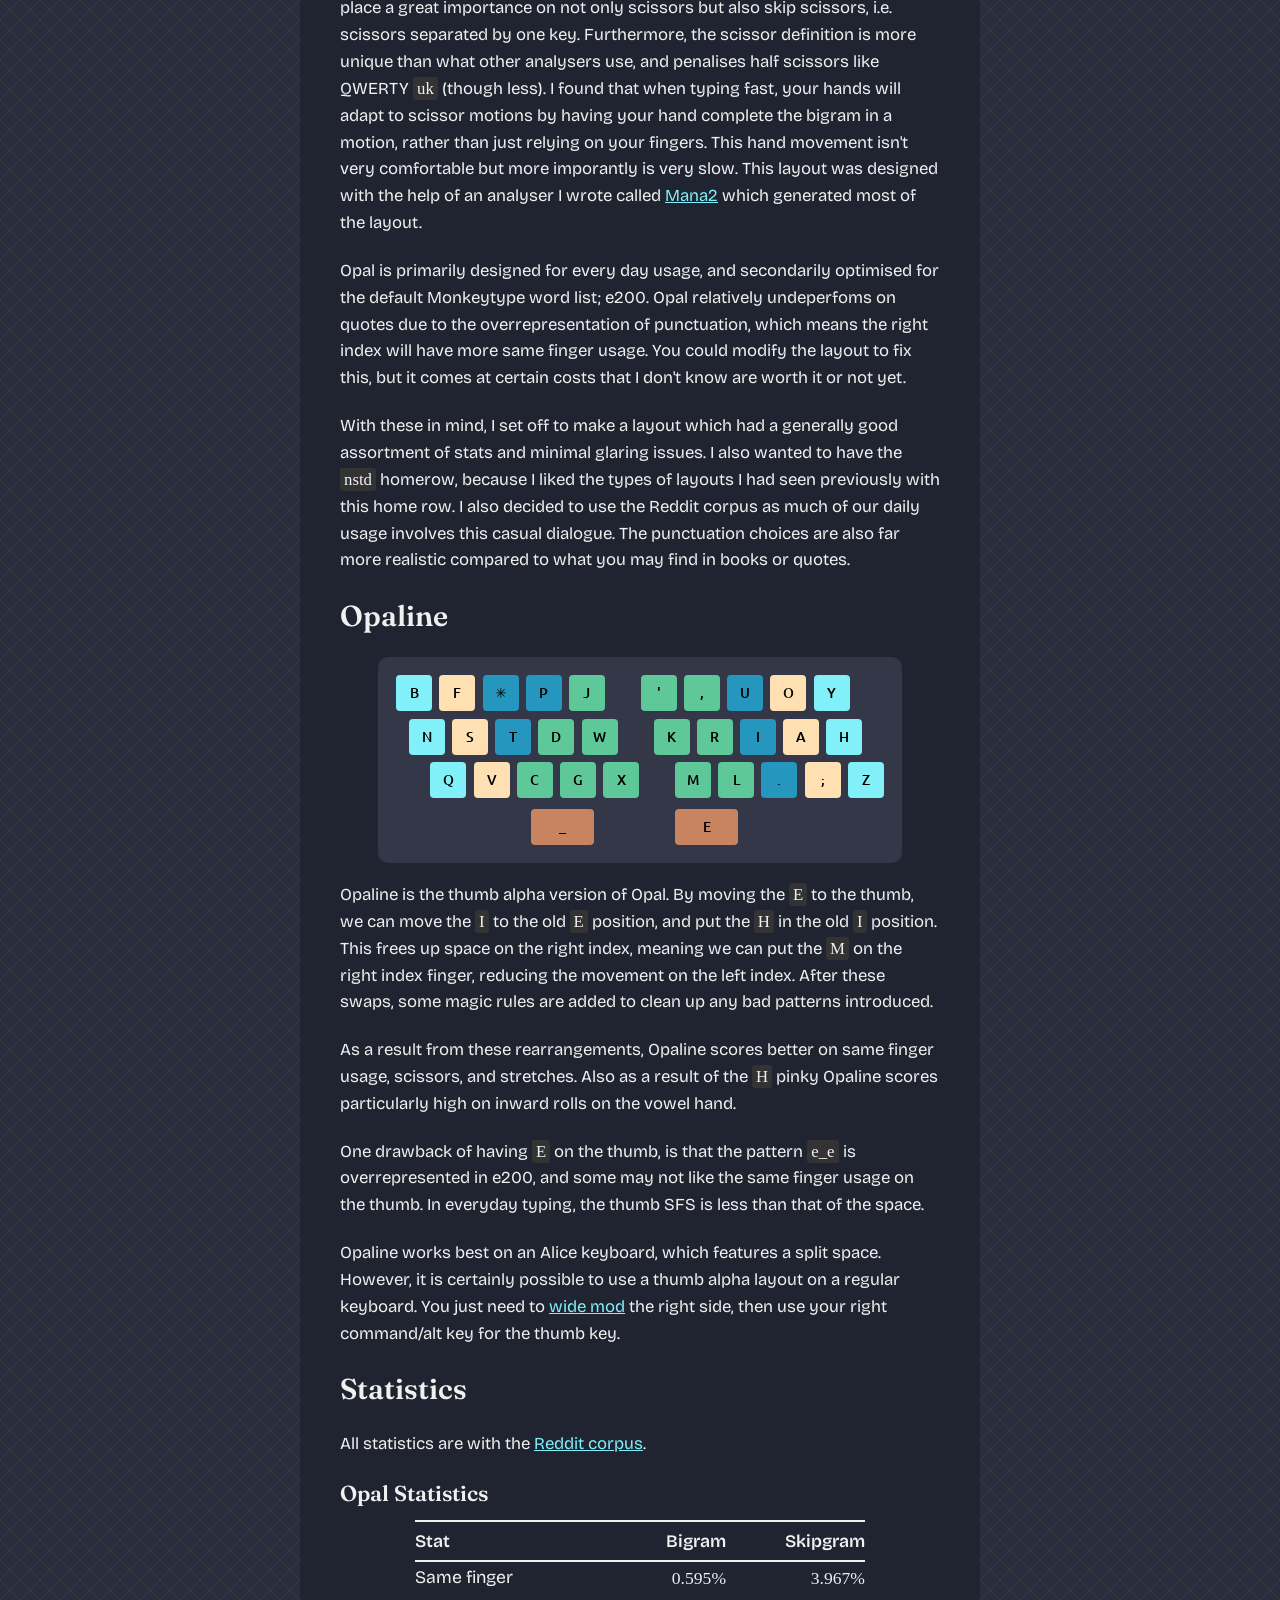
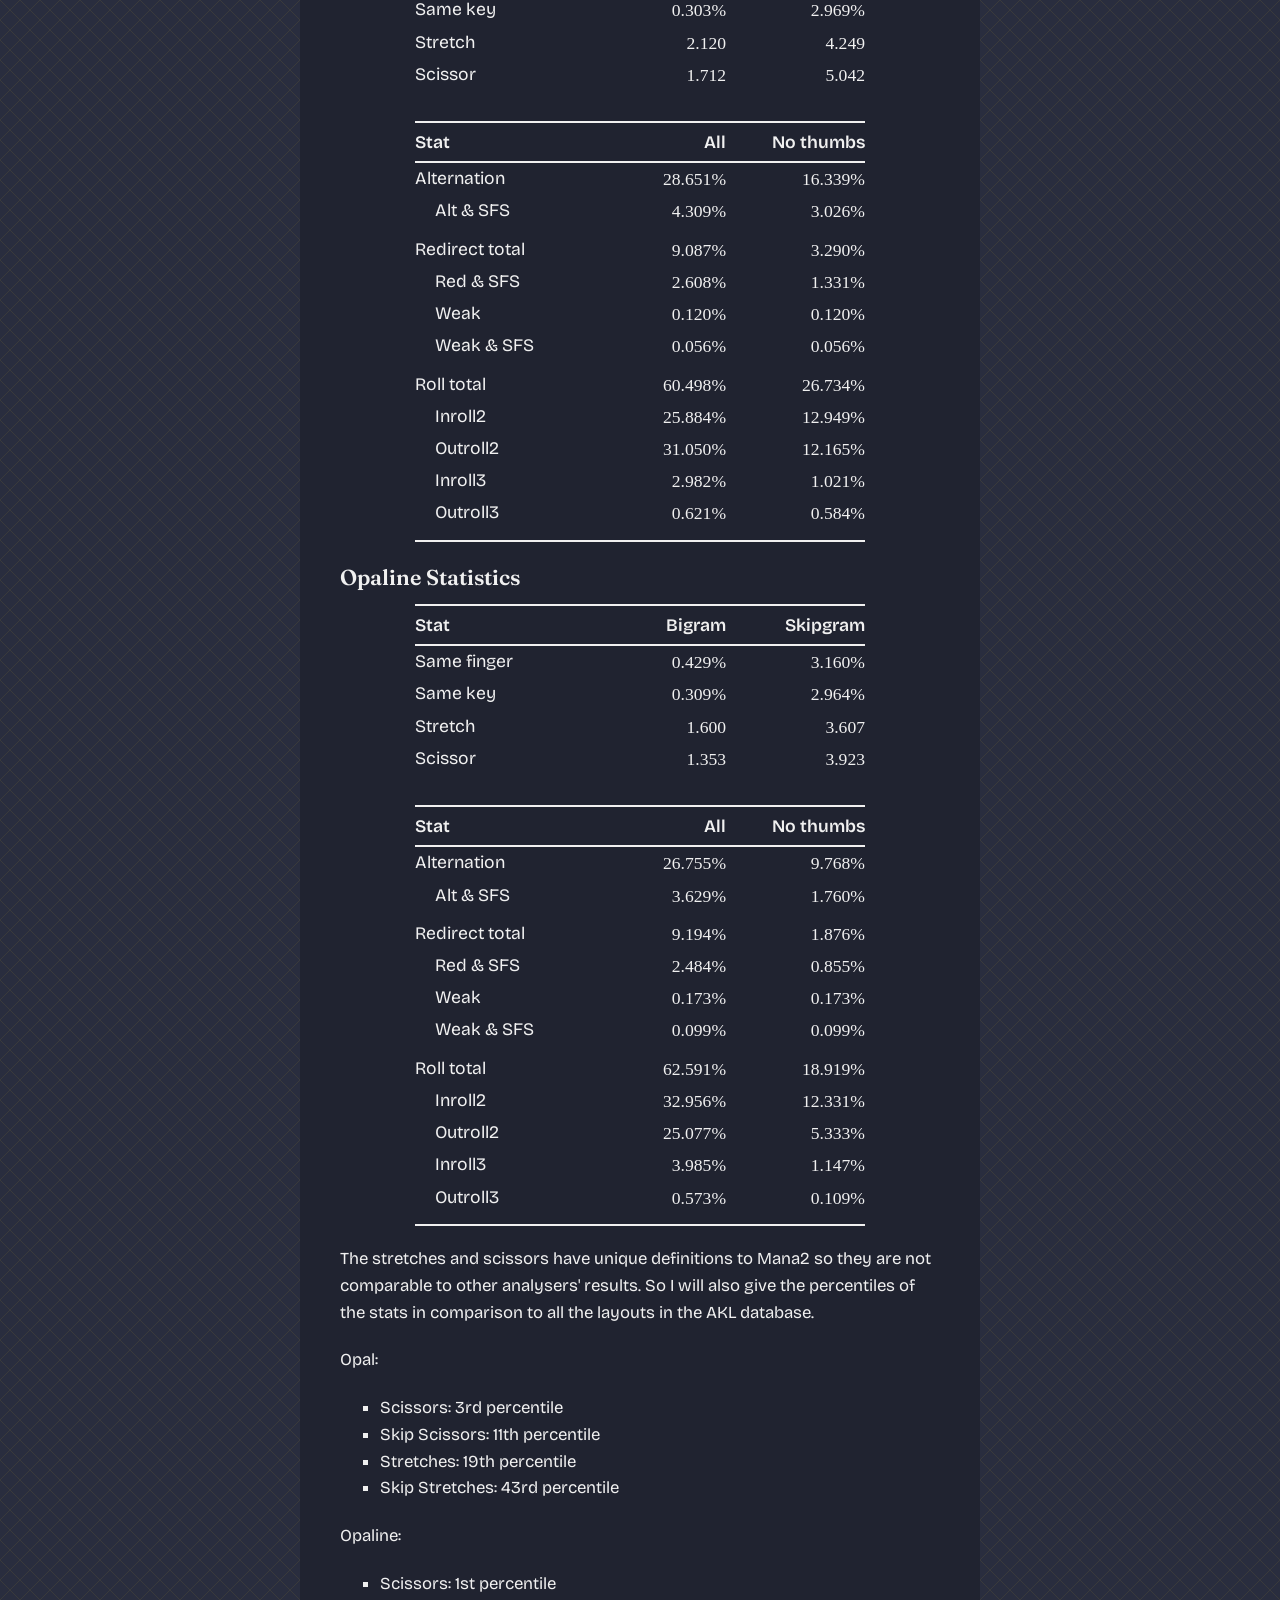
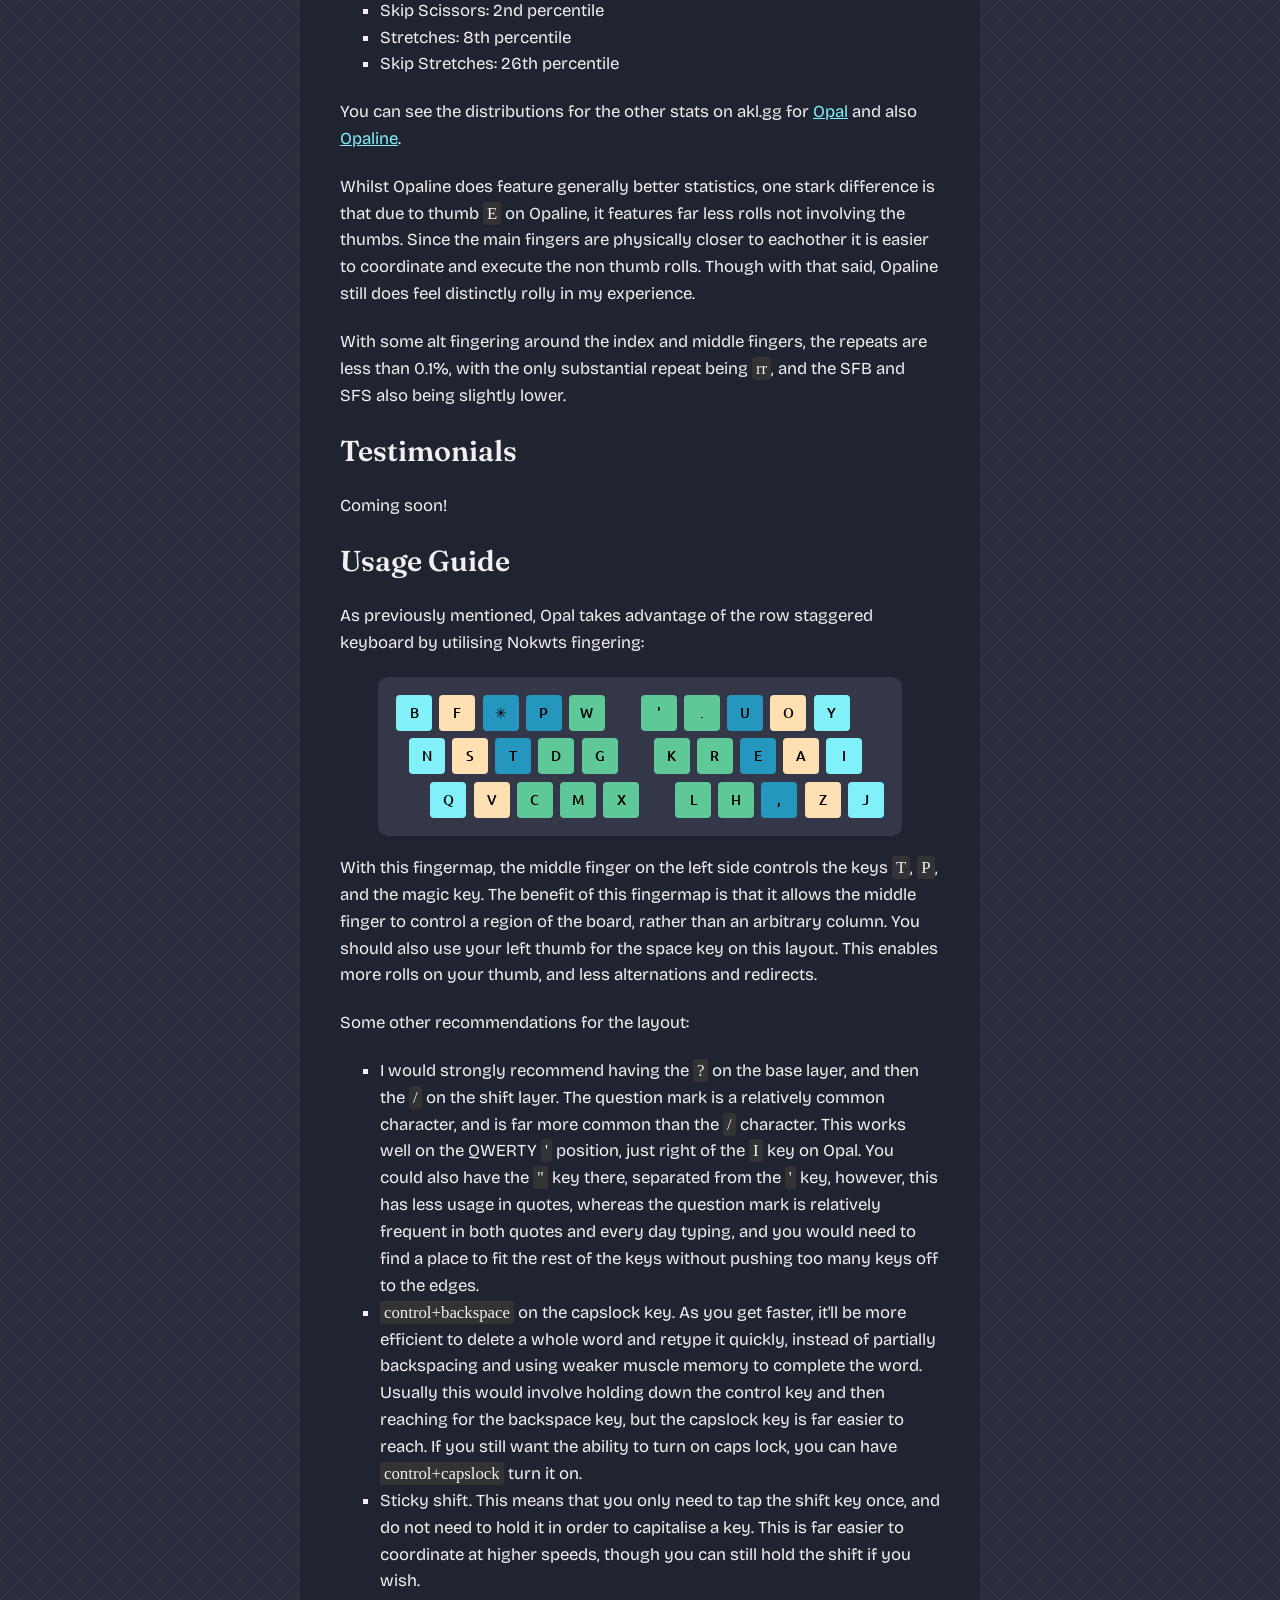
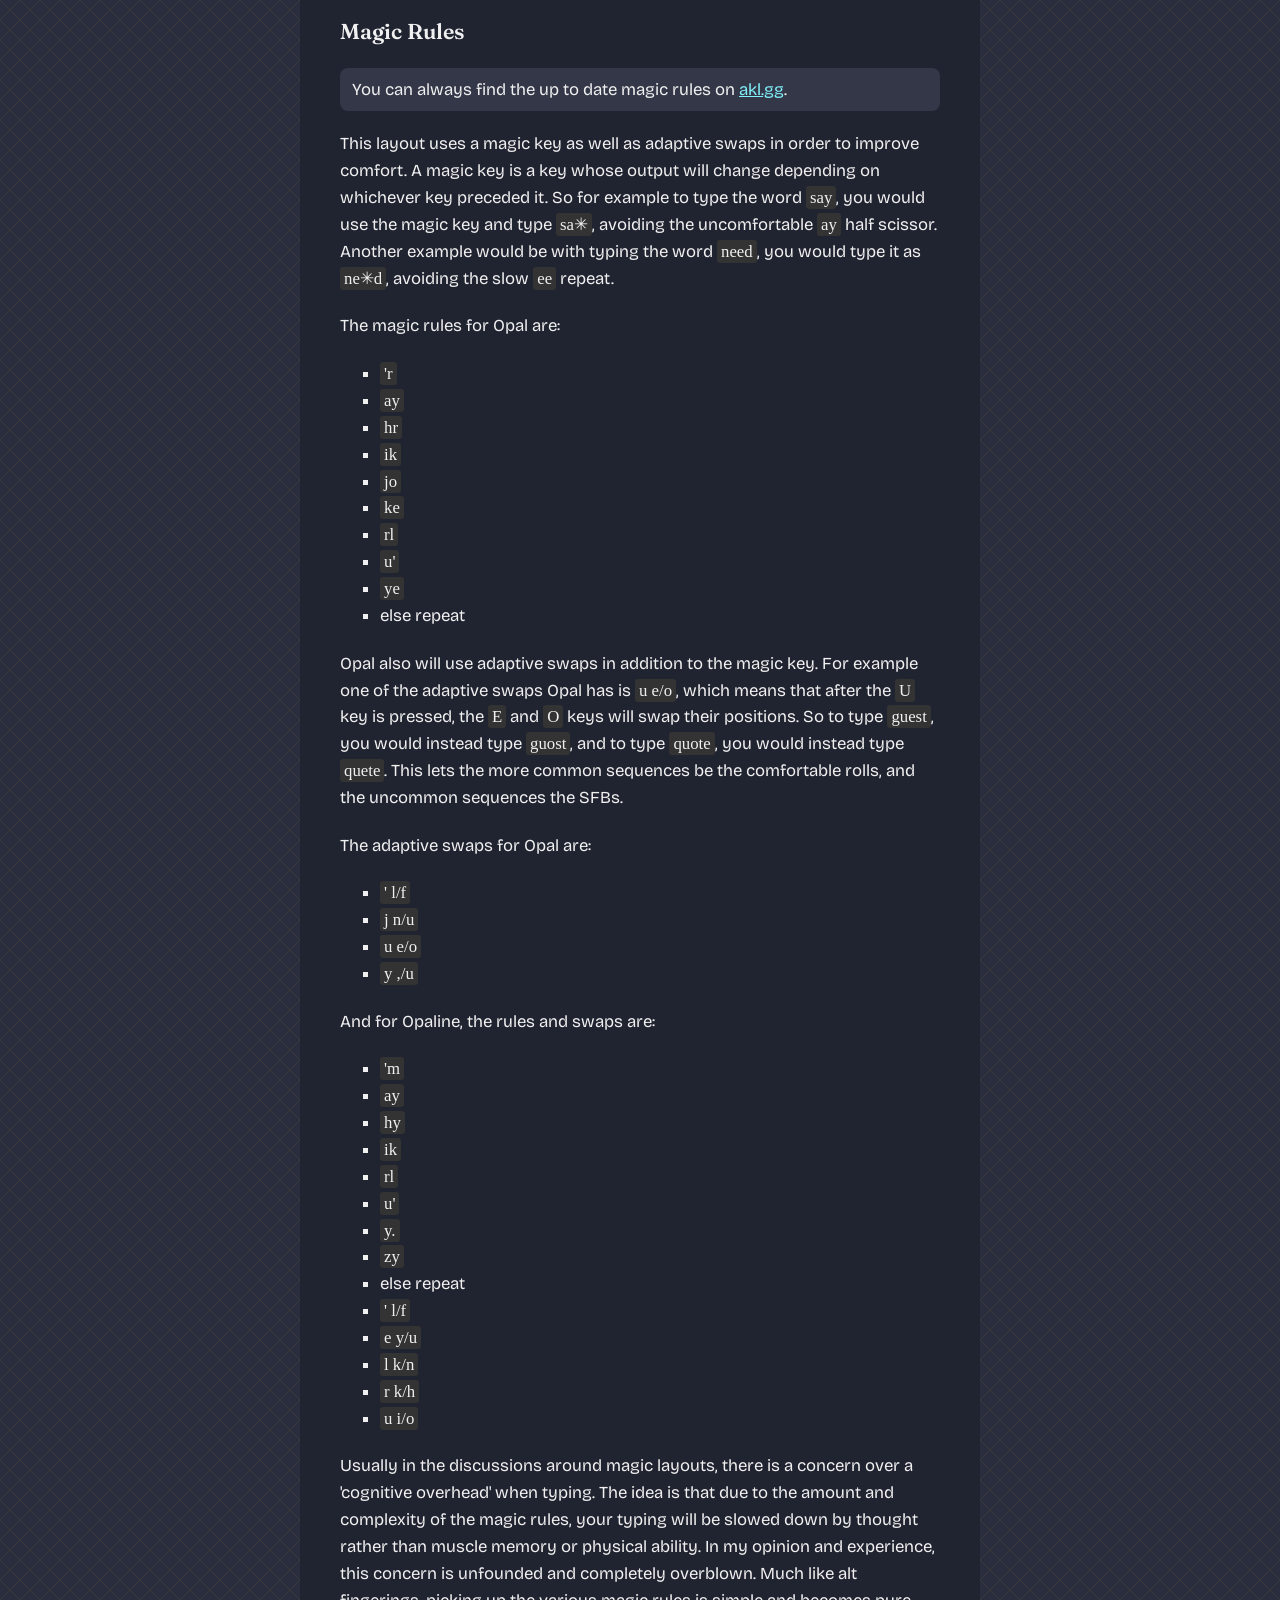
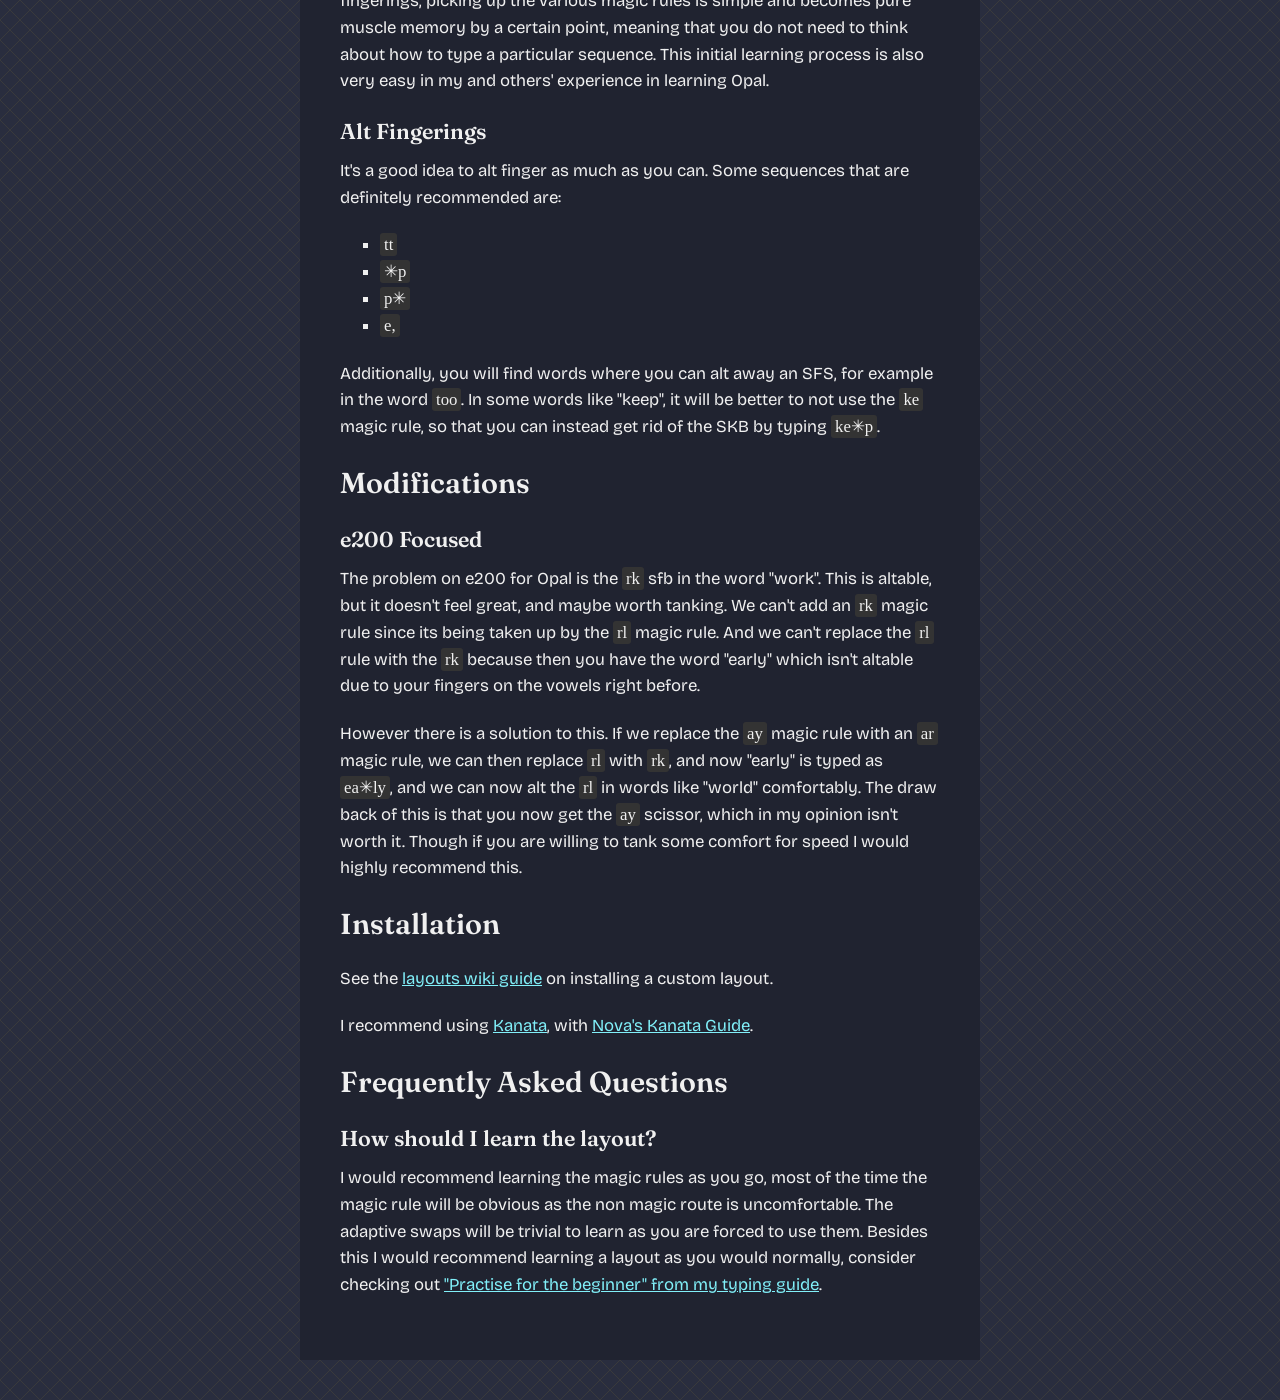
==== commit 40857035: "Typos" ====
--- a/opal/index.html
+++ b/opal/index.html
@@ -299,7 +299,7 @@
 
                         <div class="stat-row">
                             <div class="stat-label">Same finger</div>
-                            <div class="stat-value">0.595%%</div>
+                            <div class="stat-value">0.595%</div>
                             <div class="stat-value">3.967%</div>
                         </div>
                         <div class="stat-row">
@@ -748,7 +748,7 @@
                 concern over a 'cognitive overhead' when typing. The idea is
                 that due to the amount and complexity of the magic rules, your
                 typing will be slowed down by thought rather than muscle memory
-                for physical ability. In my opinion and experience, this concern
+                or physical ability. In my opinion and experience, this concern
                 is unfounded and completely overblown. Much like alt fingerings,
                 picking up the various magic rules is simple and becomes pure
                 muscle memory by a certain point, meaning that you do not need
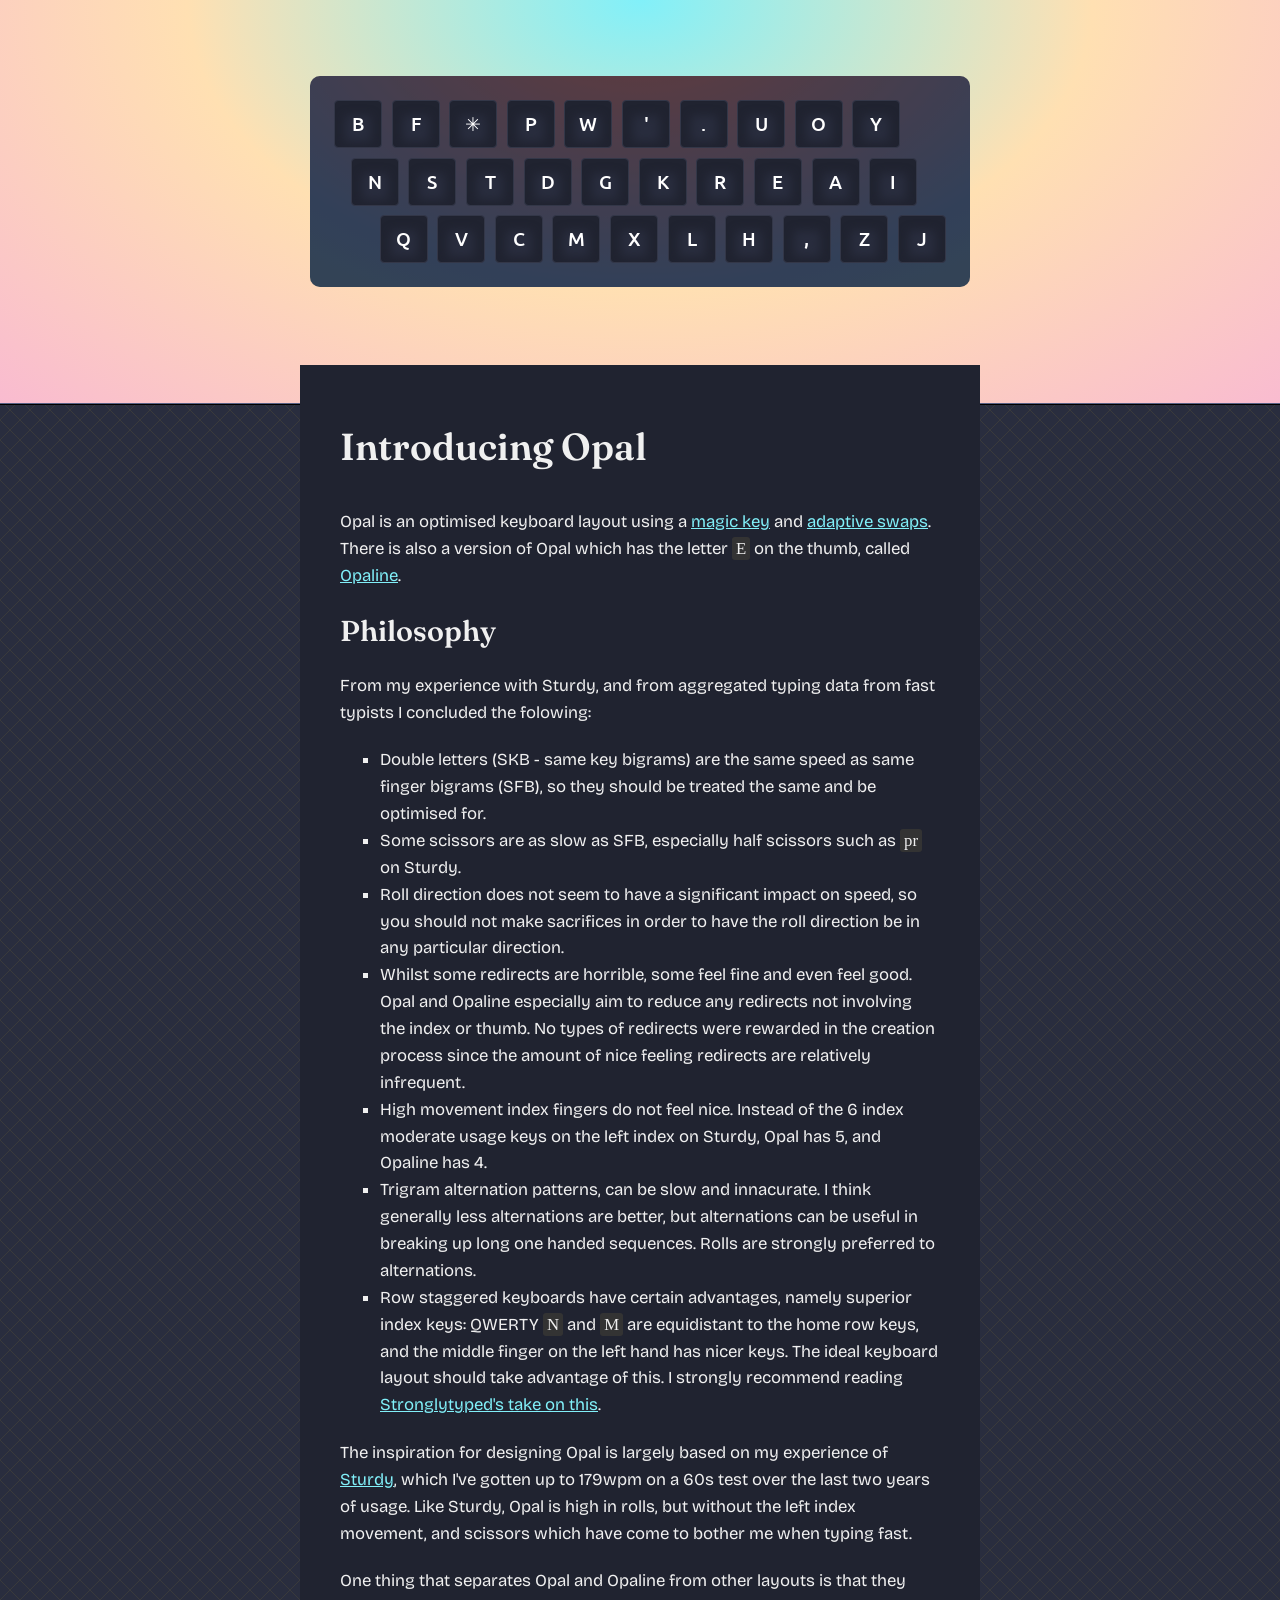
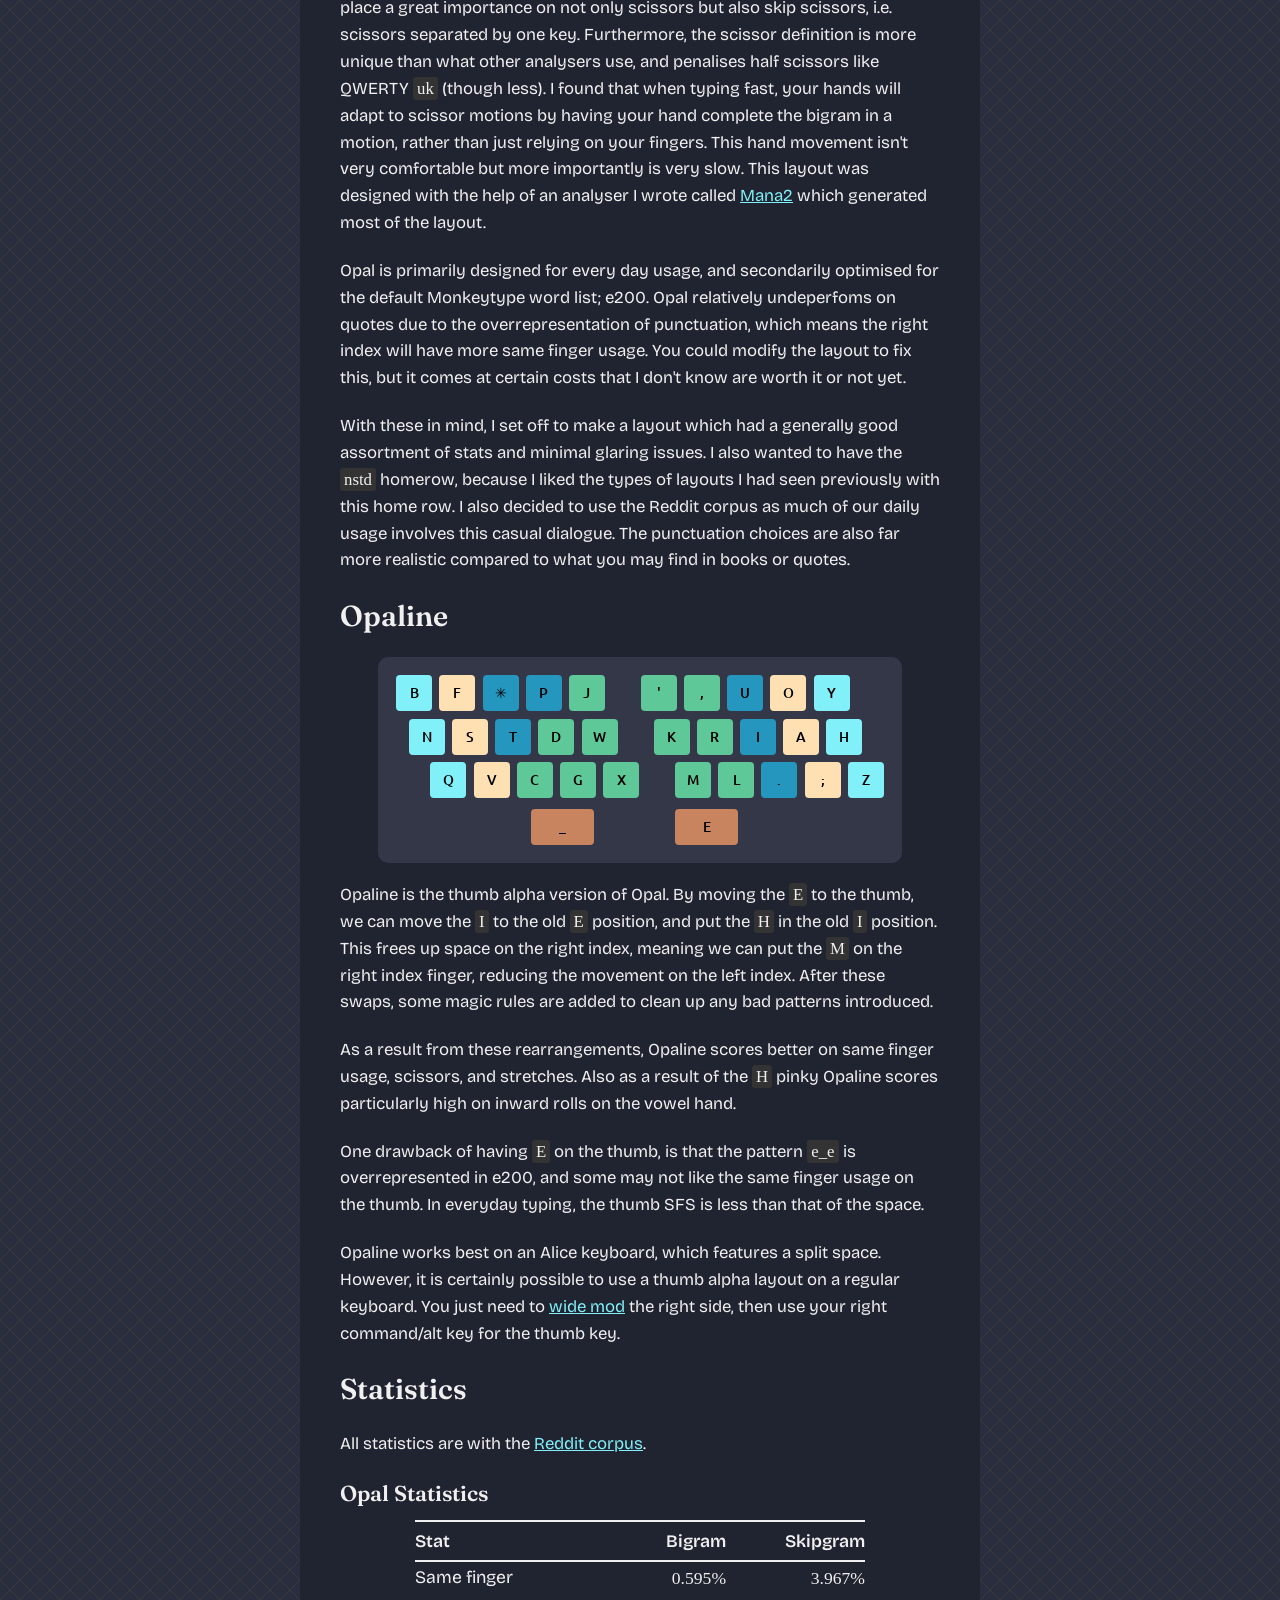
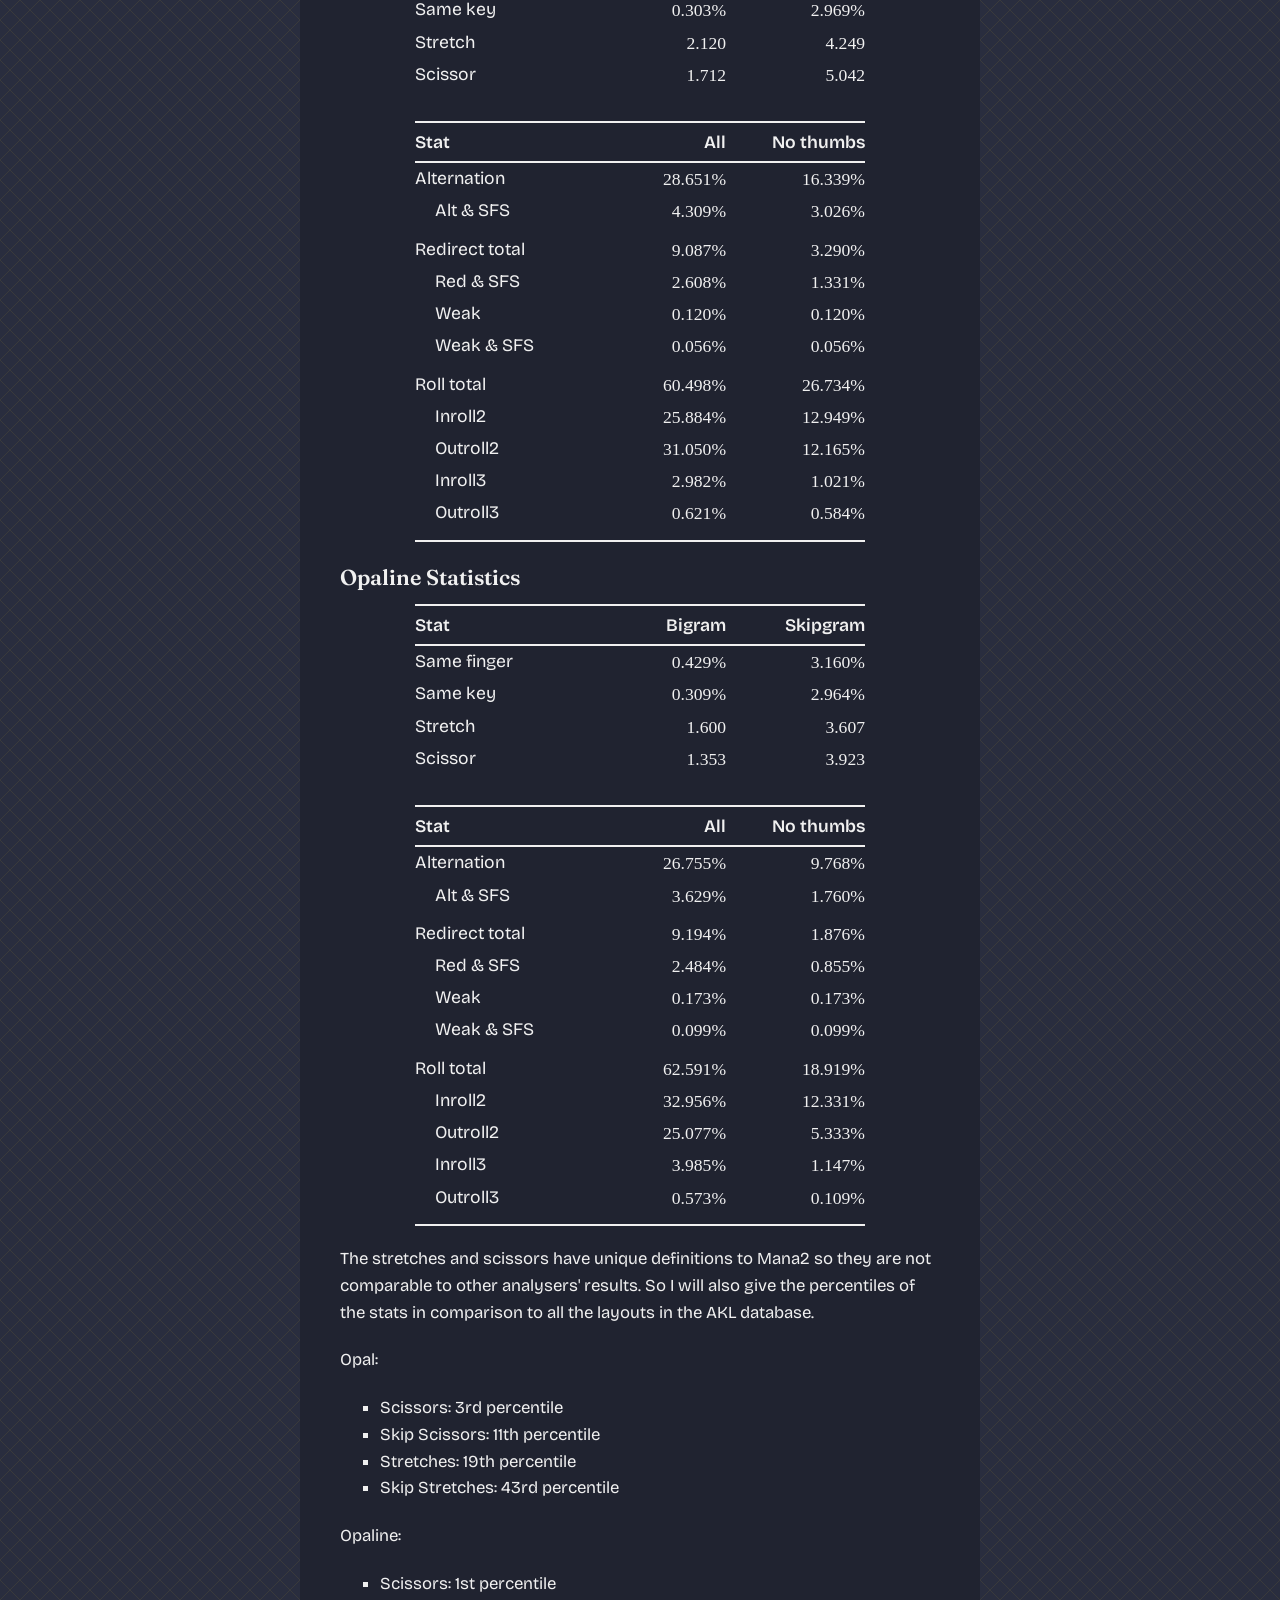
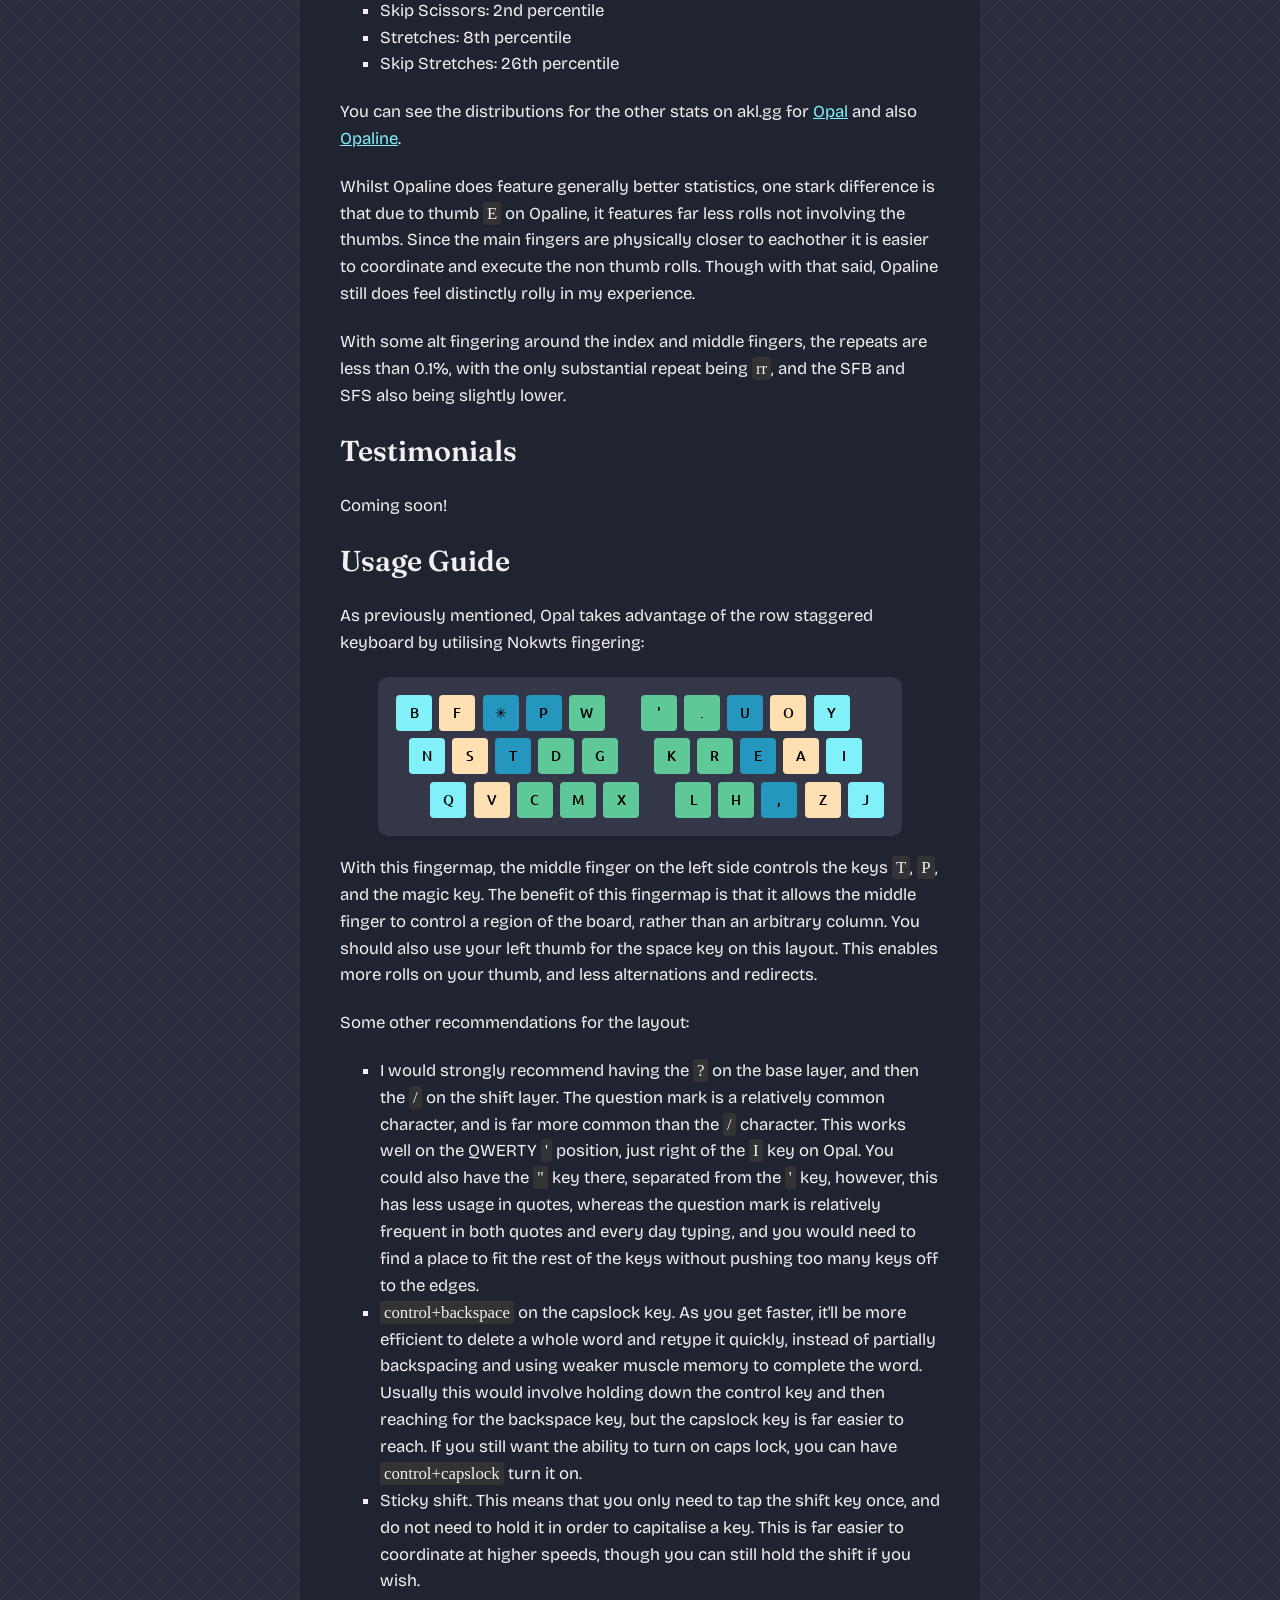
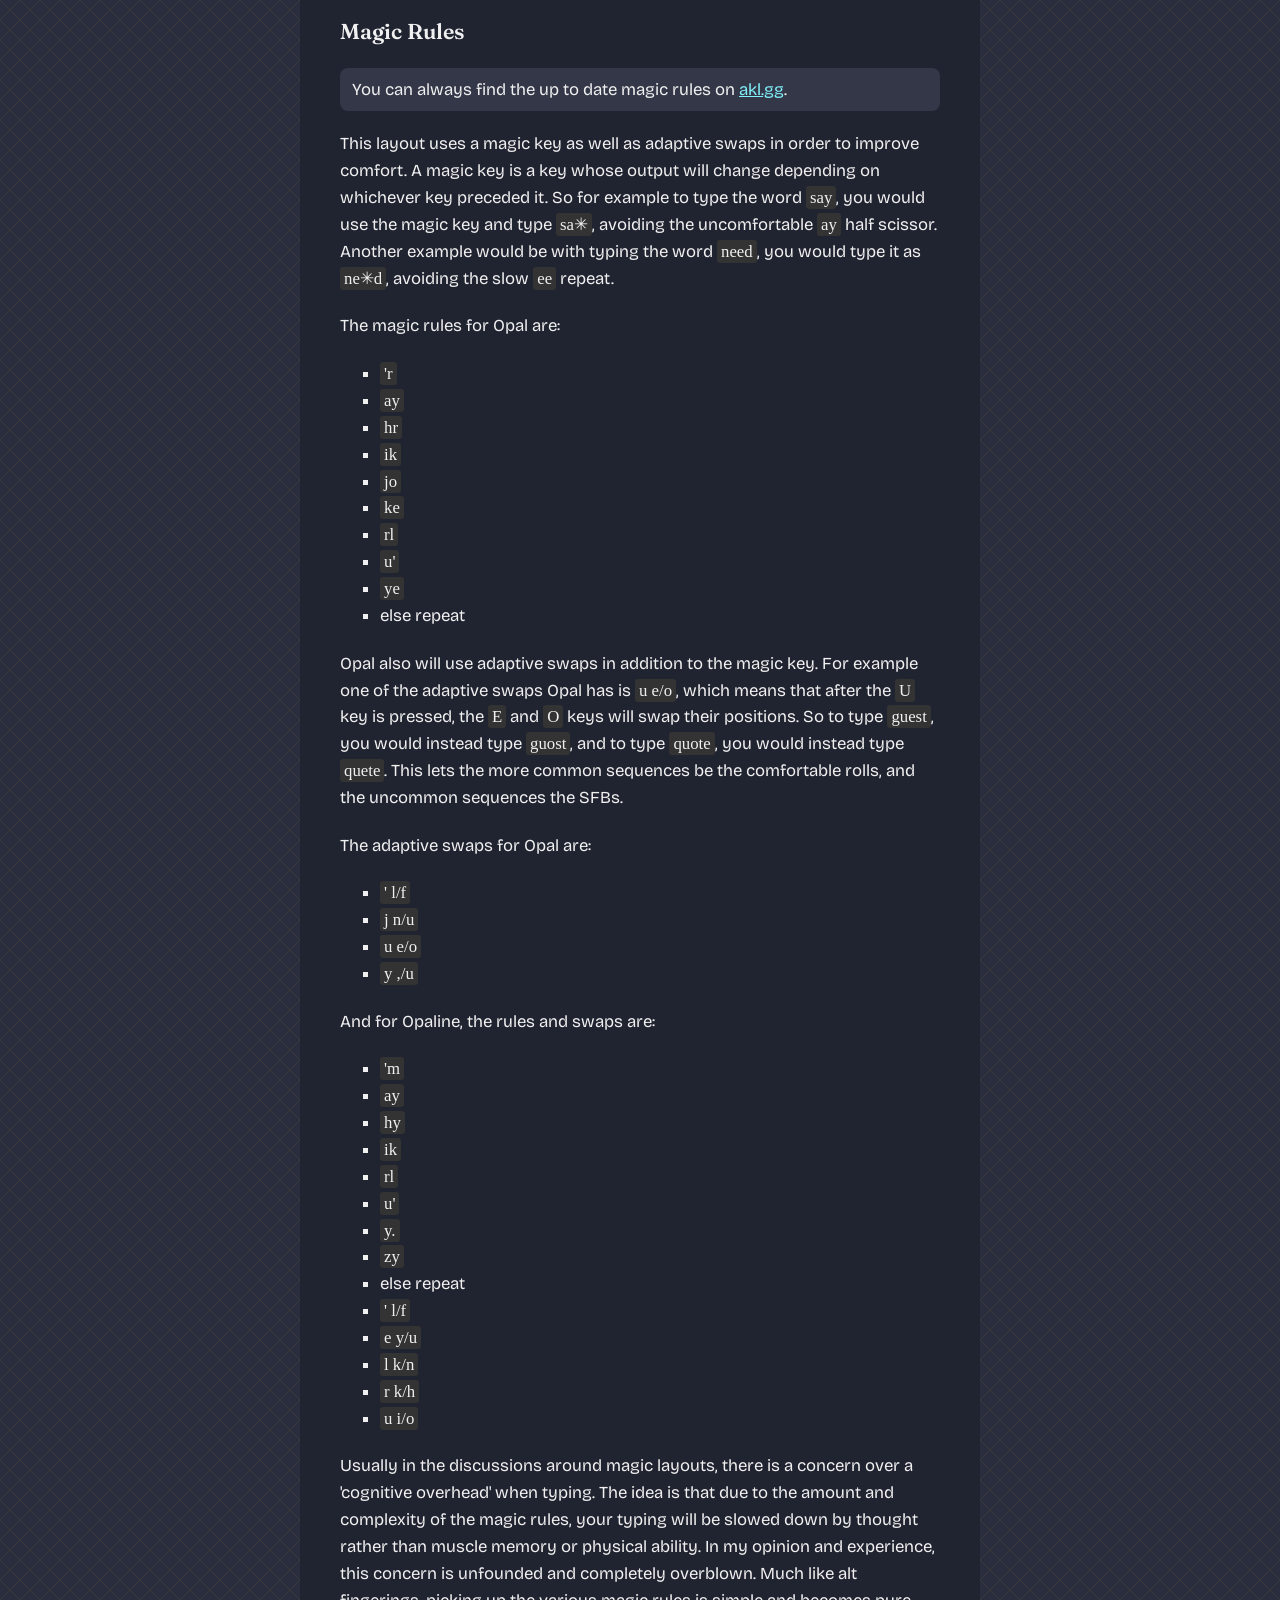
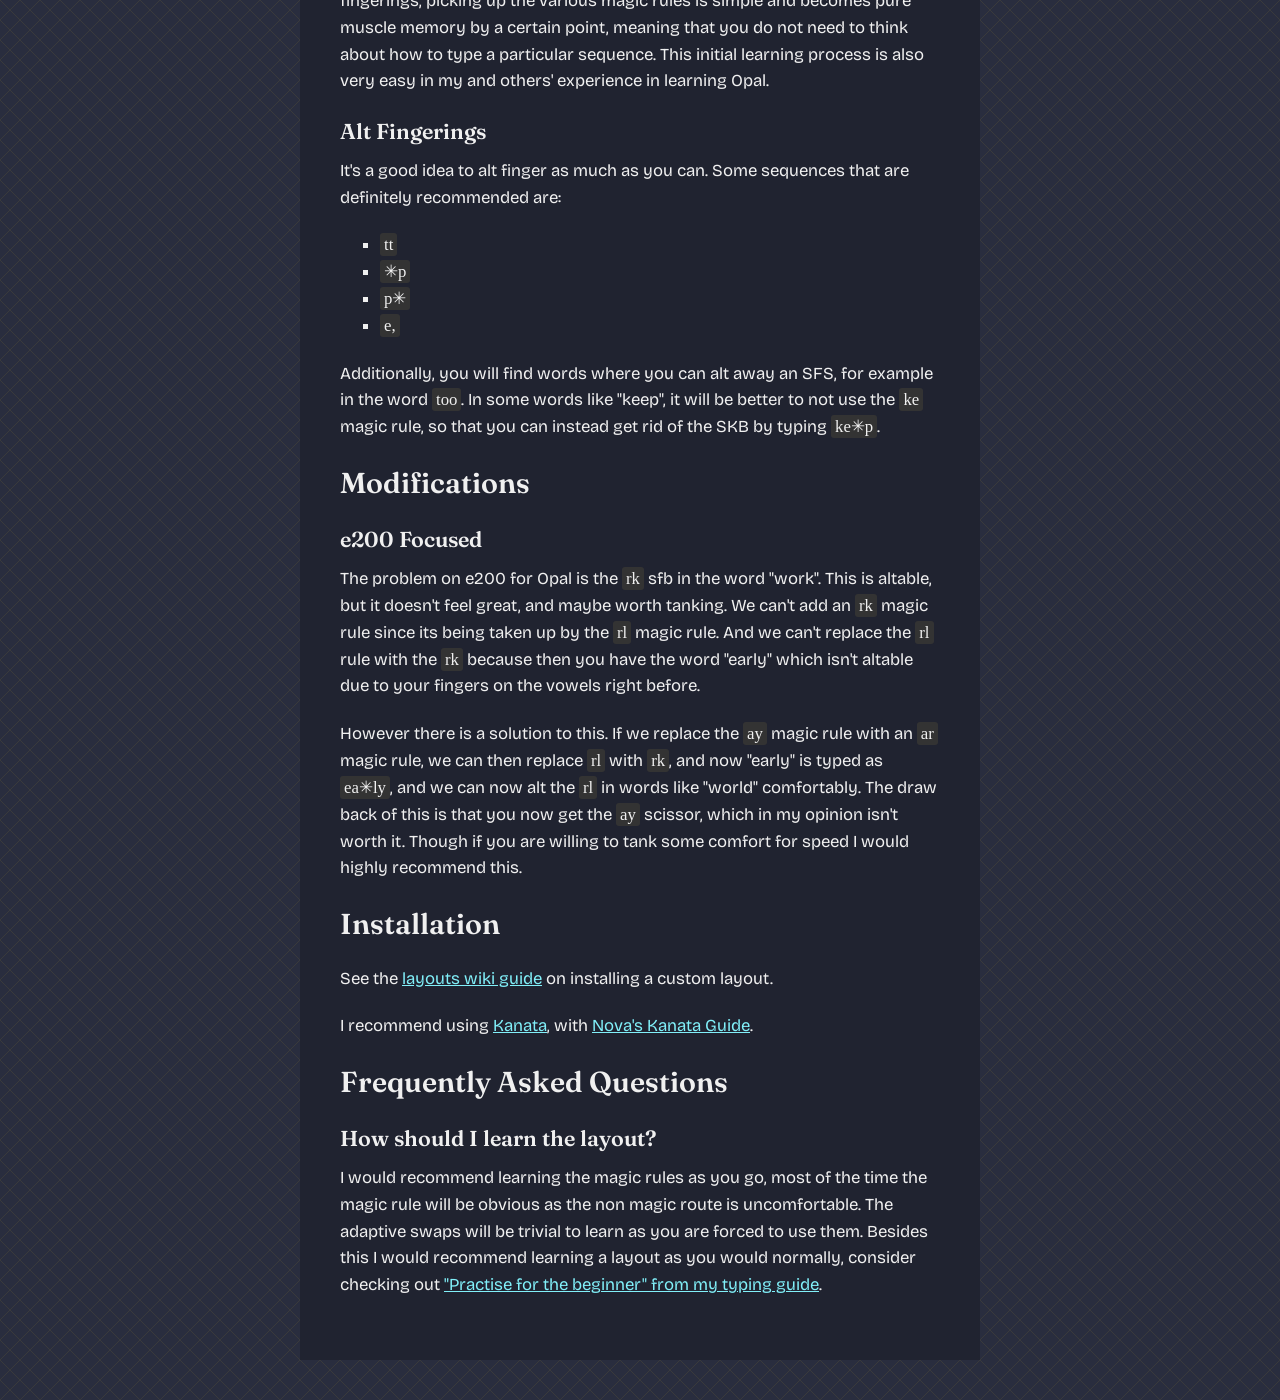
==== commit dc1998f1: "Typo" ====
--- a/opal/index.html
+++ b/opal/index.html
@@ -156,7 +156,7 @@
                 your hands will adapt to scissor motions by having your hand
                 complete the bigram in a motion, rather than just relying on
                 your fingers. This hand movement isn't very comfortable but more
-                imporantly is very slow. This layout was designed with the help
+                importantly is very slow. This layout was designed with the help
                 of an analyser I wrote called
                 <a href="https://codeberg.org/Zakkkk/mana2">Mana2</a>
                 which generated most of the layout.
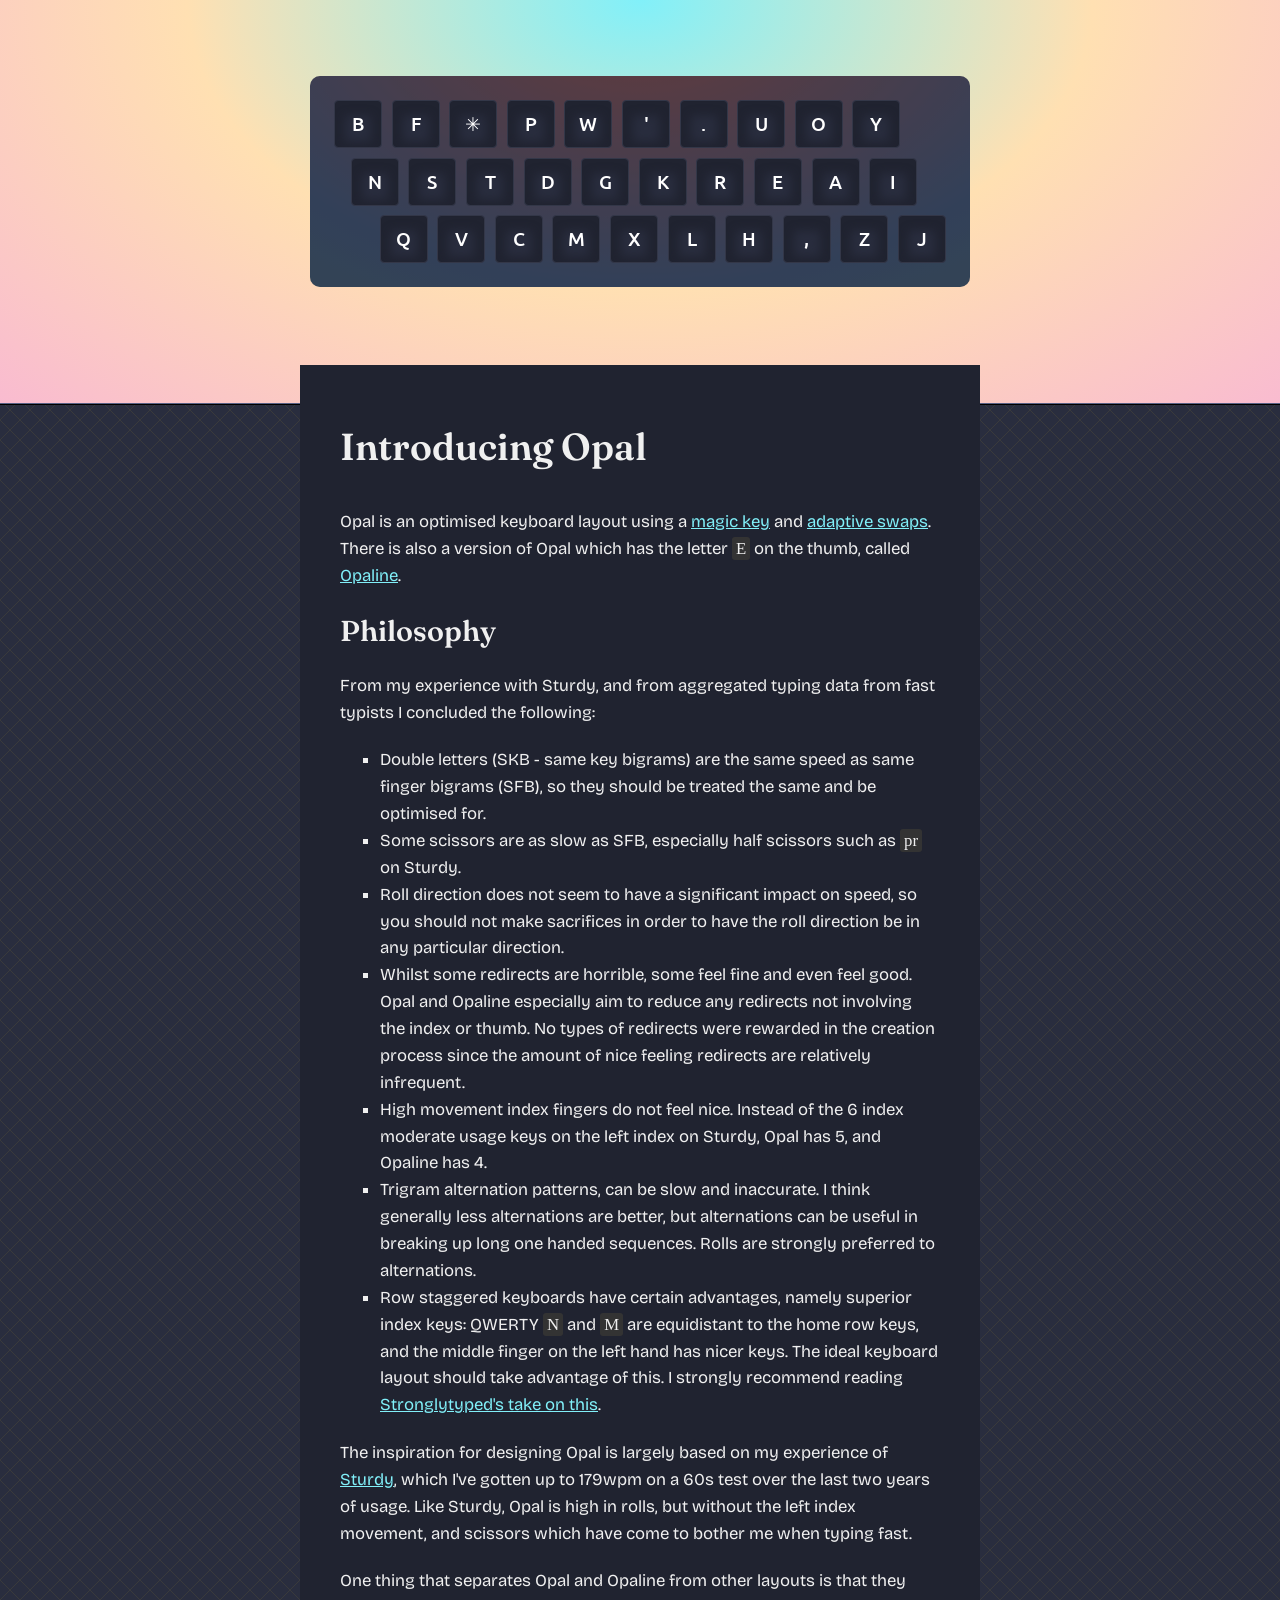
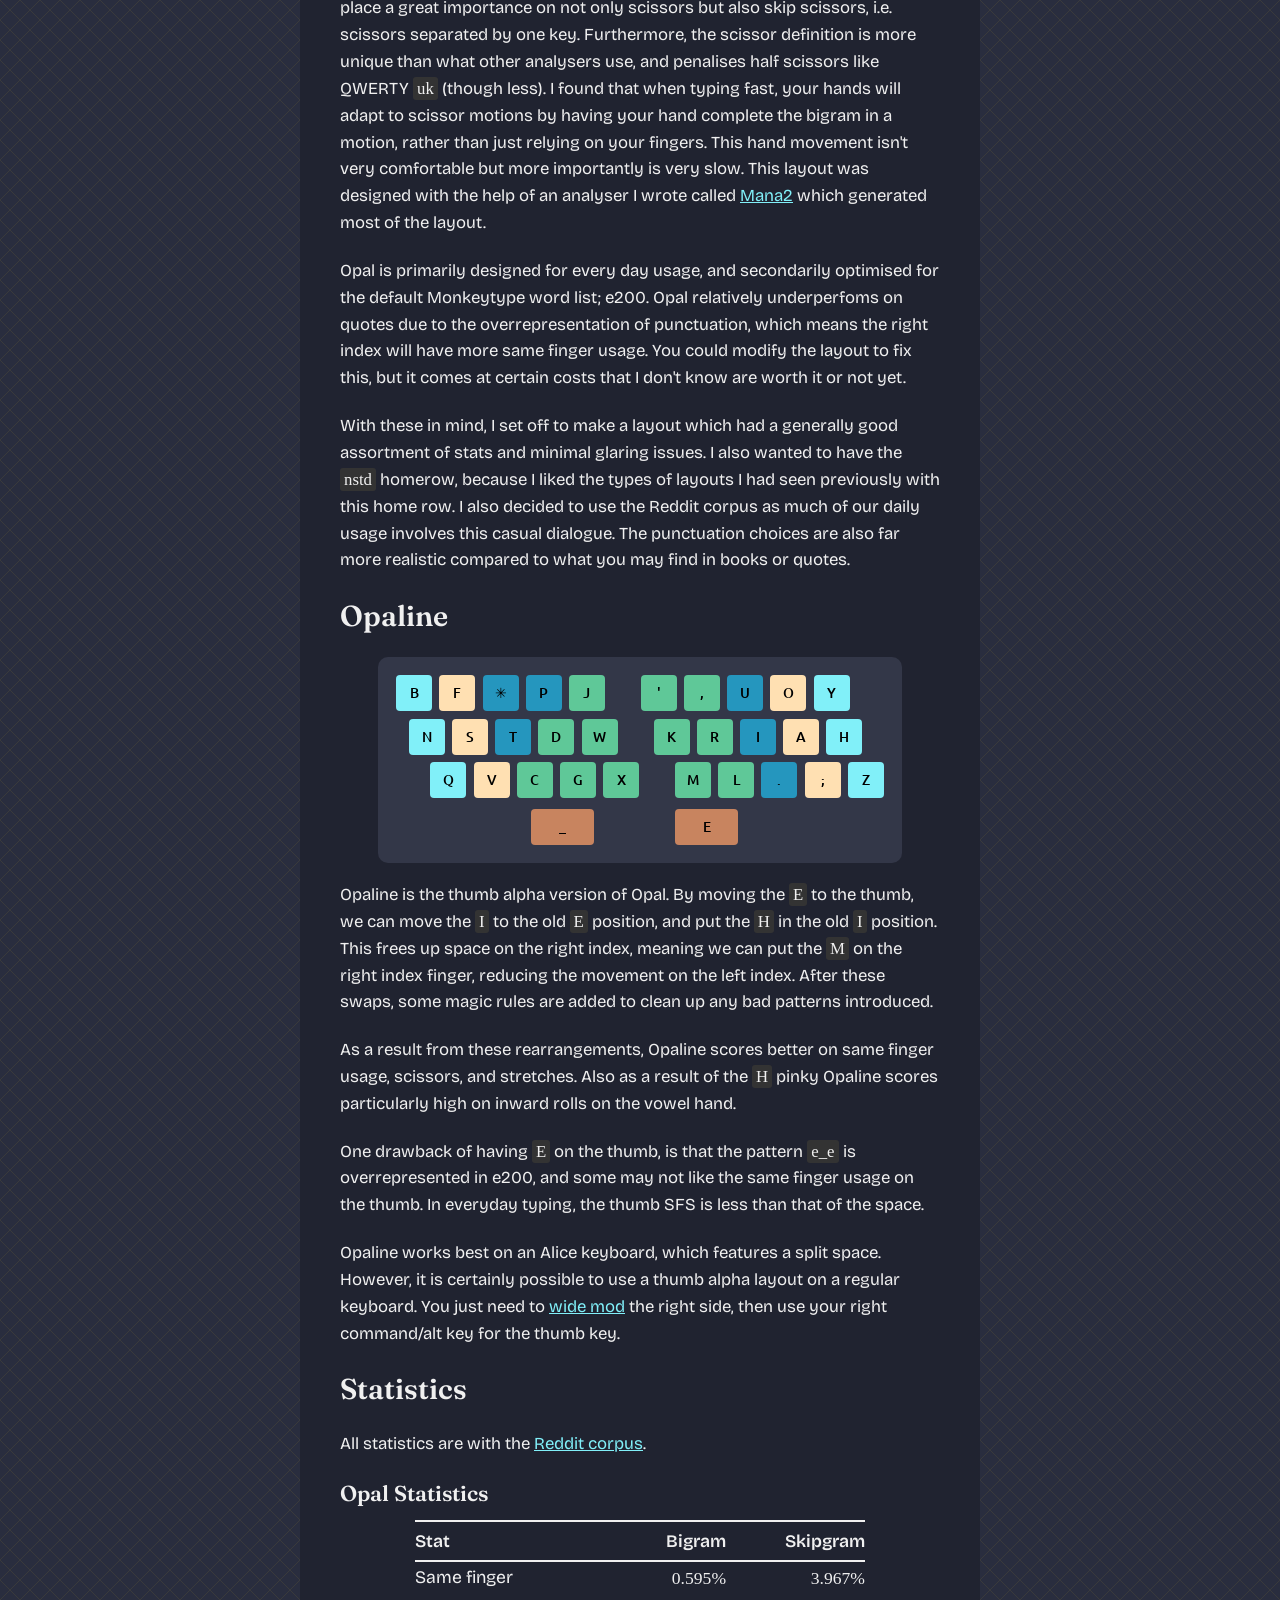
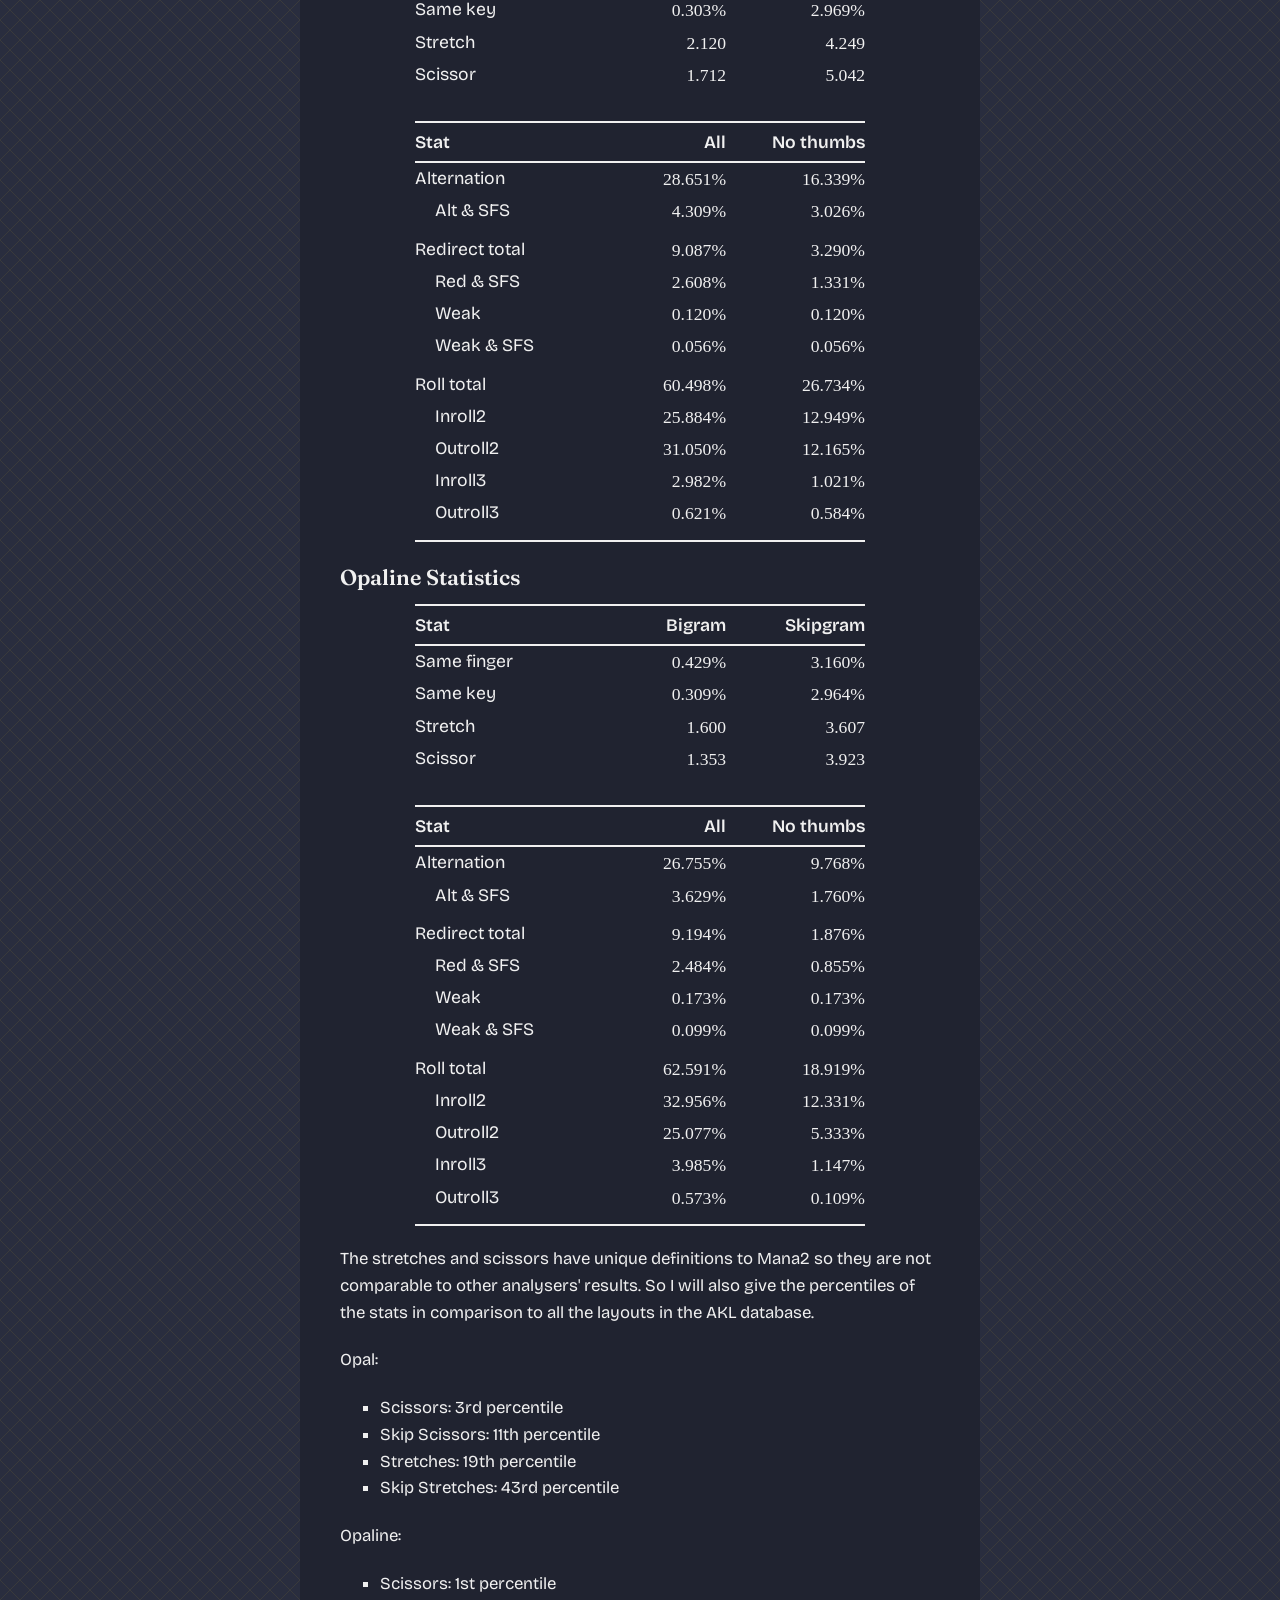
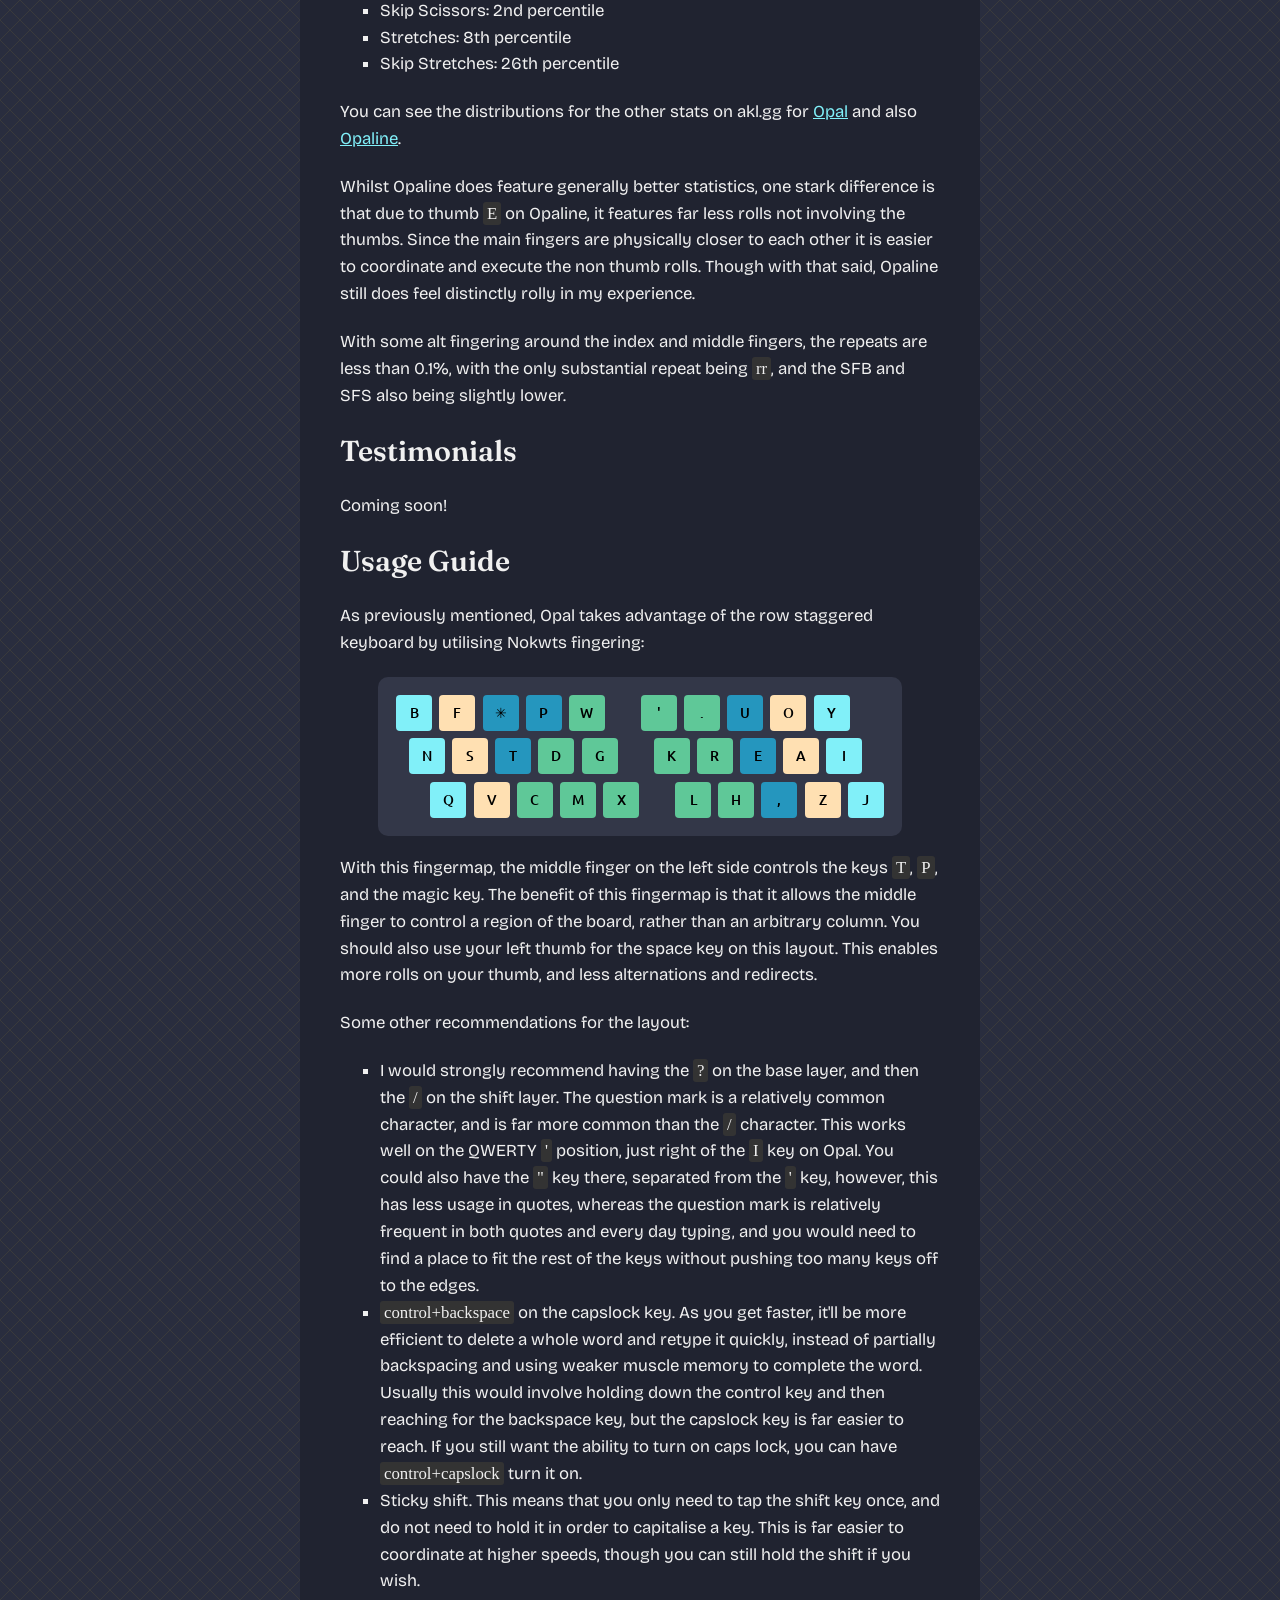
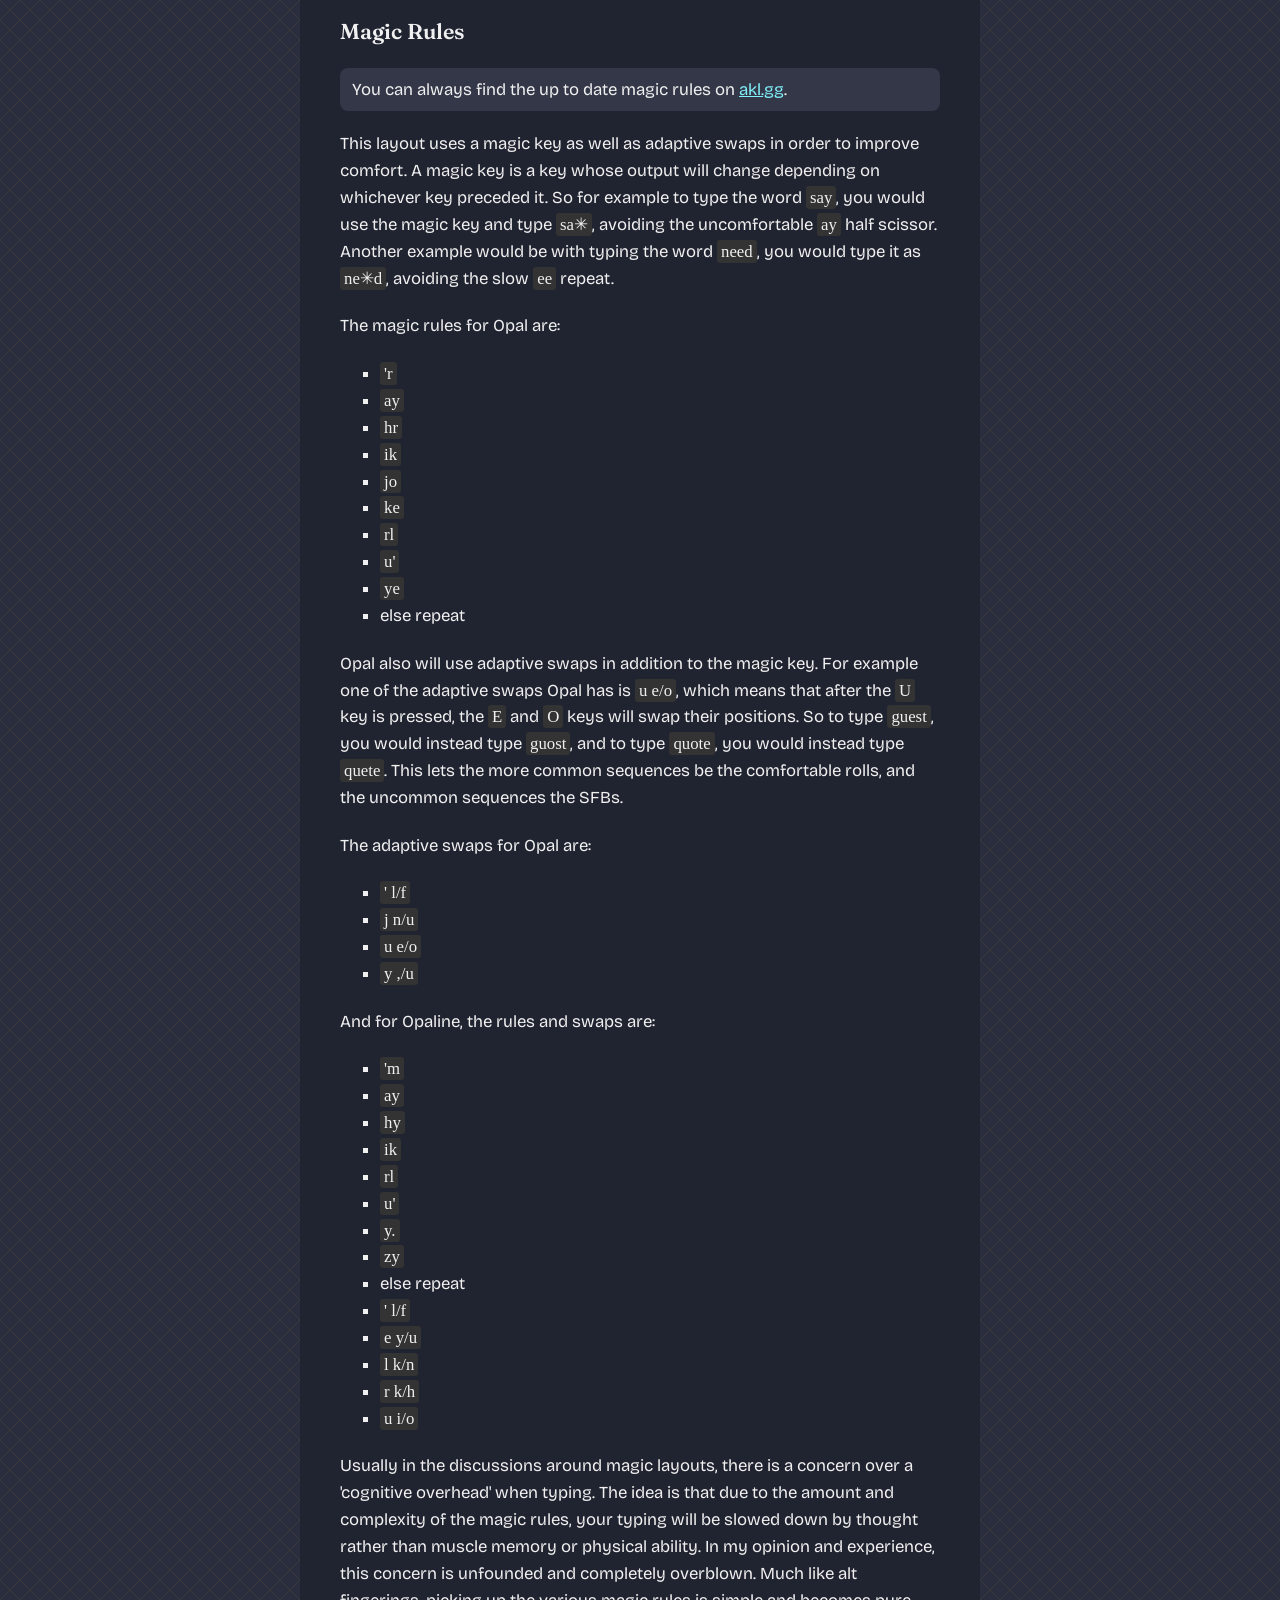
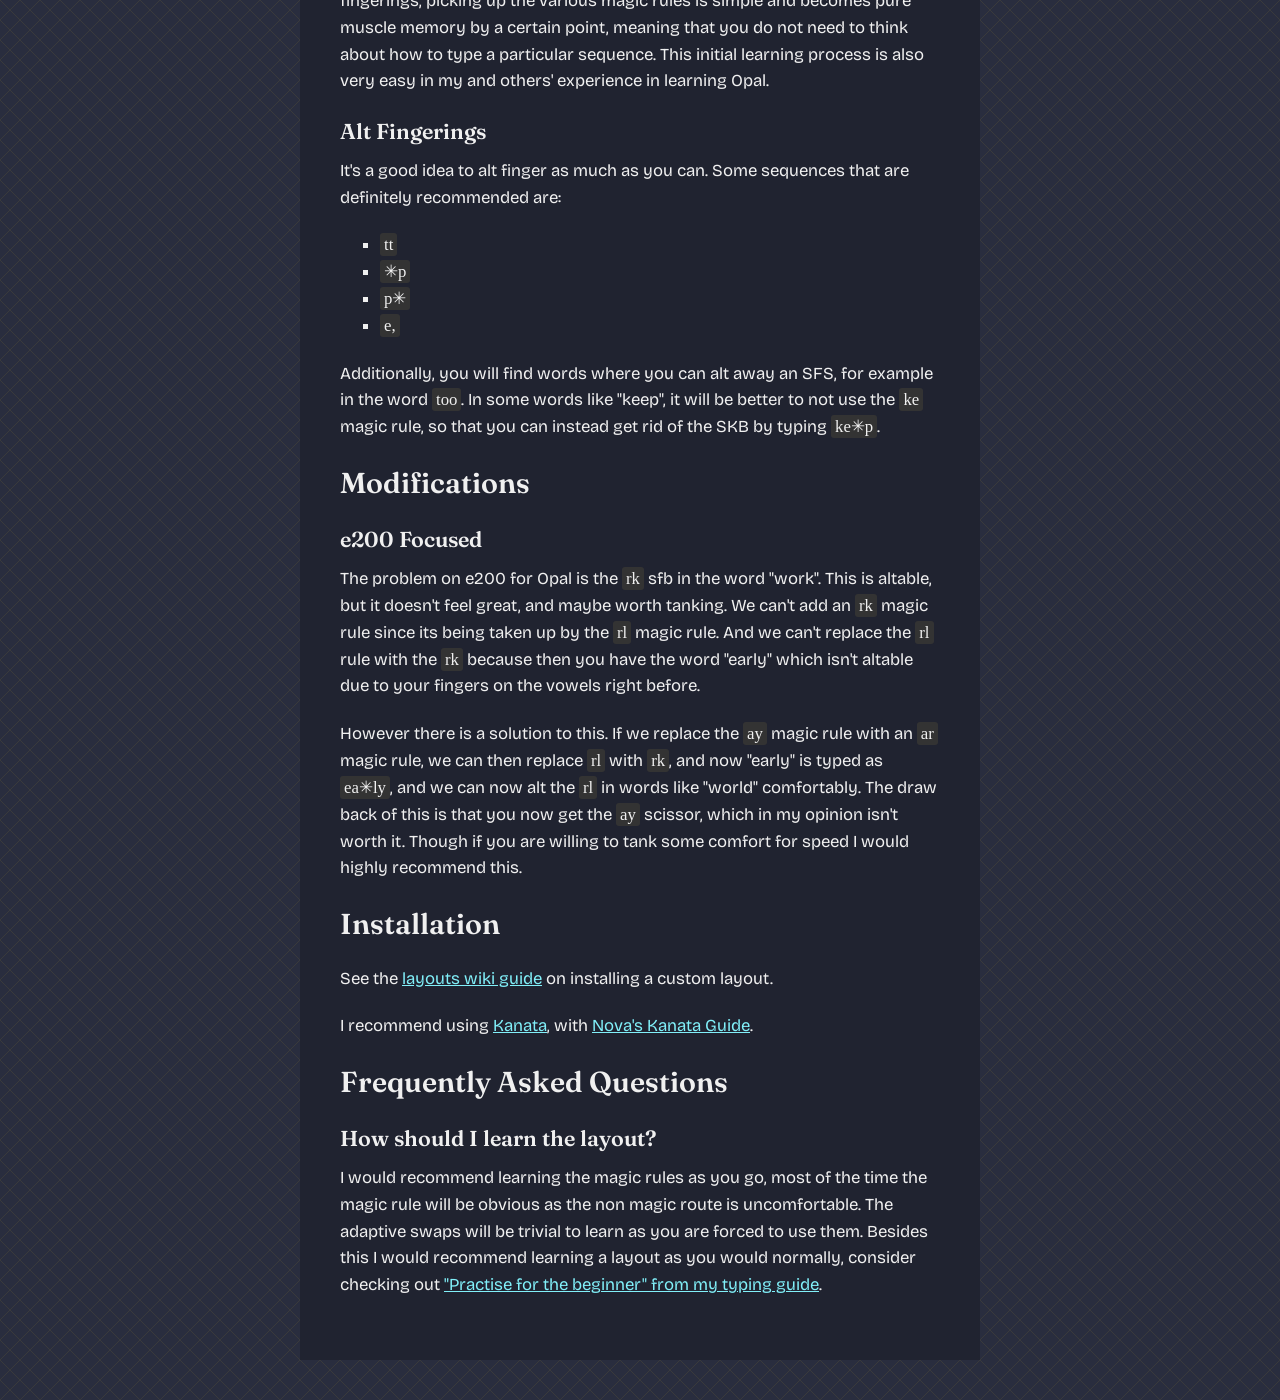
==== commit 545a737a: "Fix typos" ====
--- a/opal/index.html
+++ b/opal/index.html
@@ -89,7 +89,7 @@
             <h2>Philosophy</h2>
             <p>
                 From my experience with Sturdy, and from aggregated typing data
-                from fast typists I concluded the folowing:
+                from fast typists I concluded the following:
             </p>
             <ul>
                 <li>
@@ -119,7 +119,7 @@
                     Opal has 5, and Opaline has 4.
                 </li>
                 <li>
-                    Trigram alternation patterns, can be slow and innacurate. I
+                    Trigram alternation patterns, can be slow and inaccurate. I
                     think generally less alternations are better, but
                     alternations can be useful in breaking up long one handed
                     sequences. Rolls are strongly preferred to alternations.
@@ -164,7 +164,7 @@
             <p>
                 Opal is primarily designed for every day usage, and secondarily
                 optimised for the default Monkeytype word list; e200. Opal
-                relatively undeperfoms on quotes due to the overrepresentation
+                relatively underperfoms on quotes due to the overrepresentation
                 of punctuation, which means the right index will have more same
                 finger usage. You could modify the layout to fix this, but it
                 comes at certain costs that I don't know are worth it or not
@@ -559,7 +559,7 @@
                 Whilst Opaline does feature generally better statistics, one
                 stark difference is that due to thumb <code>E</code> on Opaline,
                 it features far less rolls not involving the thumbs. Since the
-                main fingers are physically closer to eachother it is easier to
+                main fingers are physically closer to each other it is easier to
                 coordinate and execute the non thumb rolls. Though with that
                 said, Opaline still does feel distinctly rolly in my experience.
             </p>
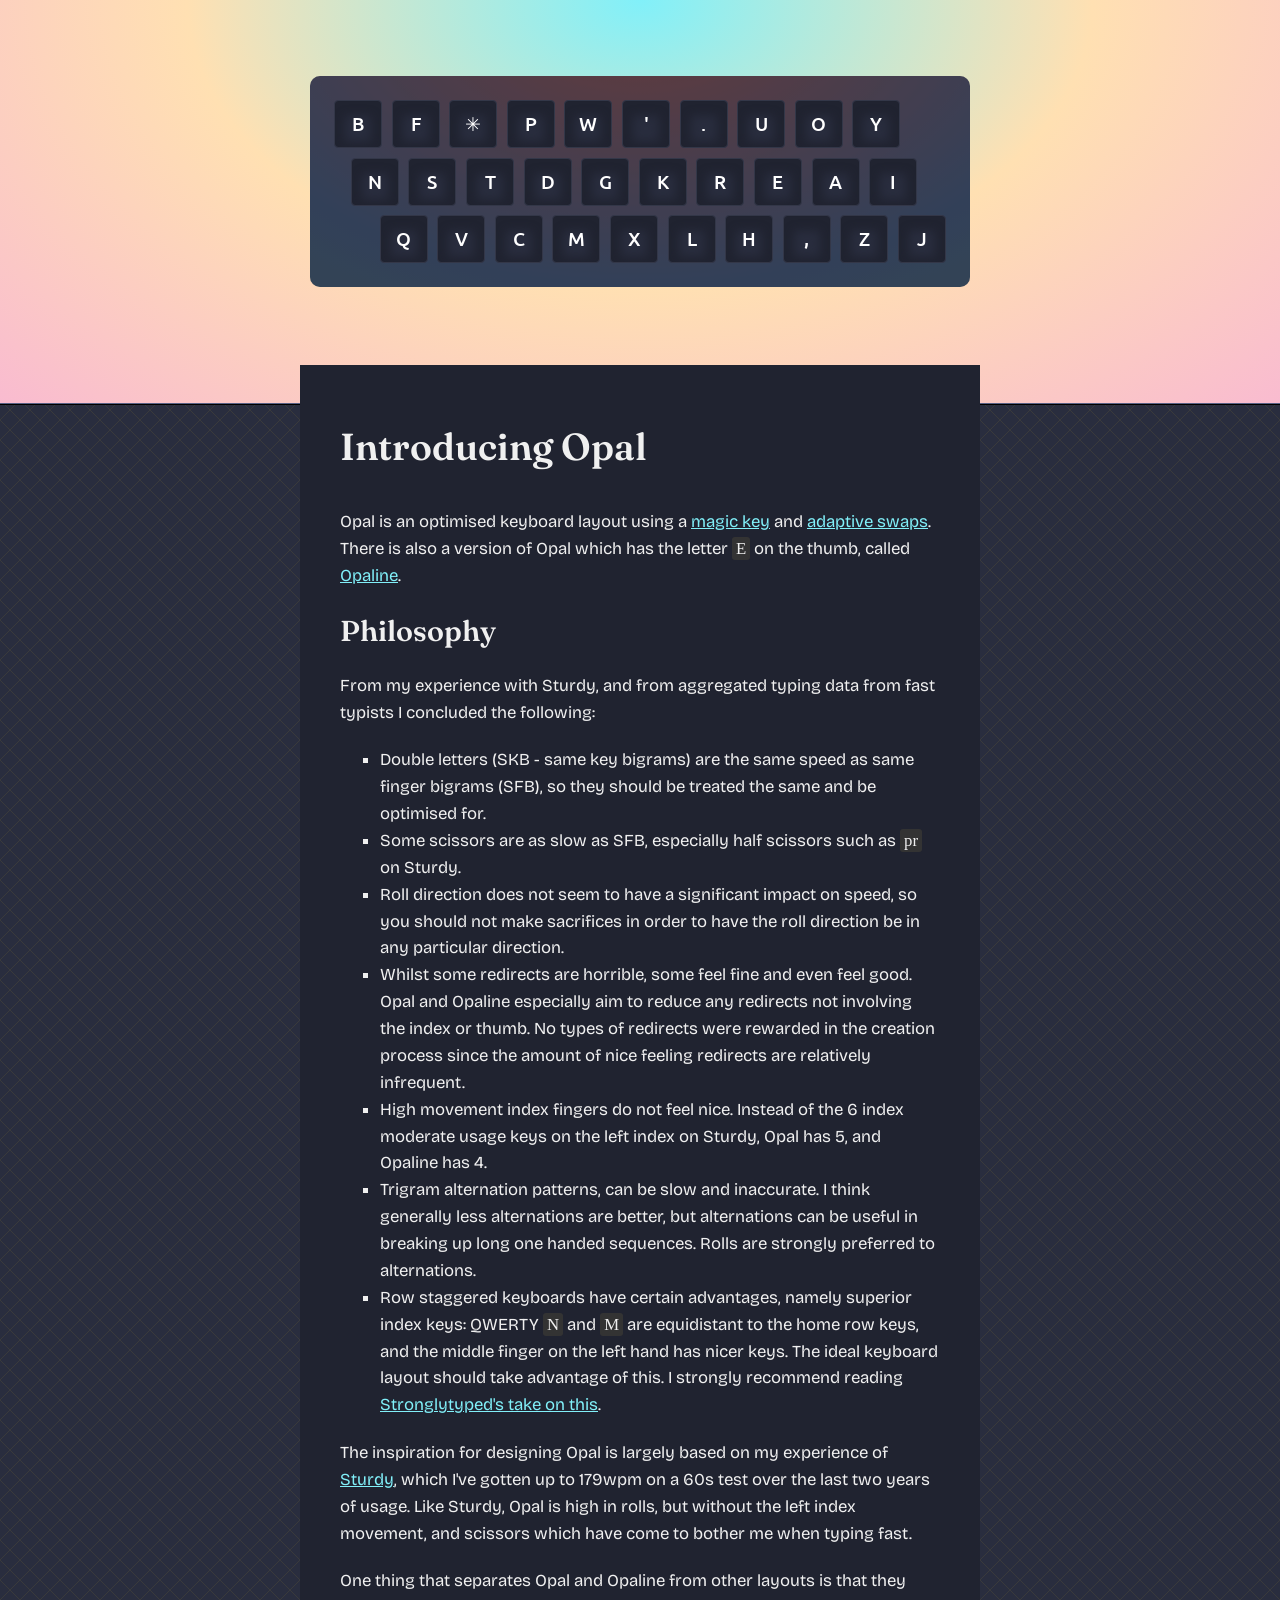
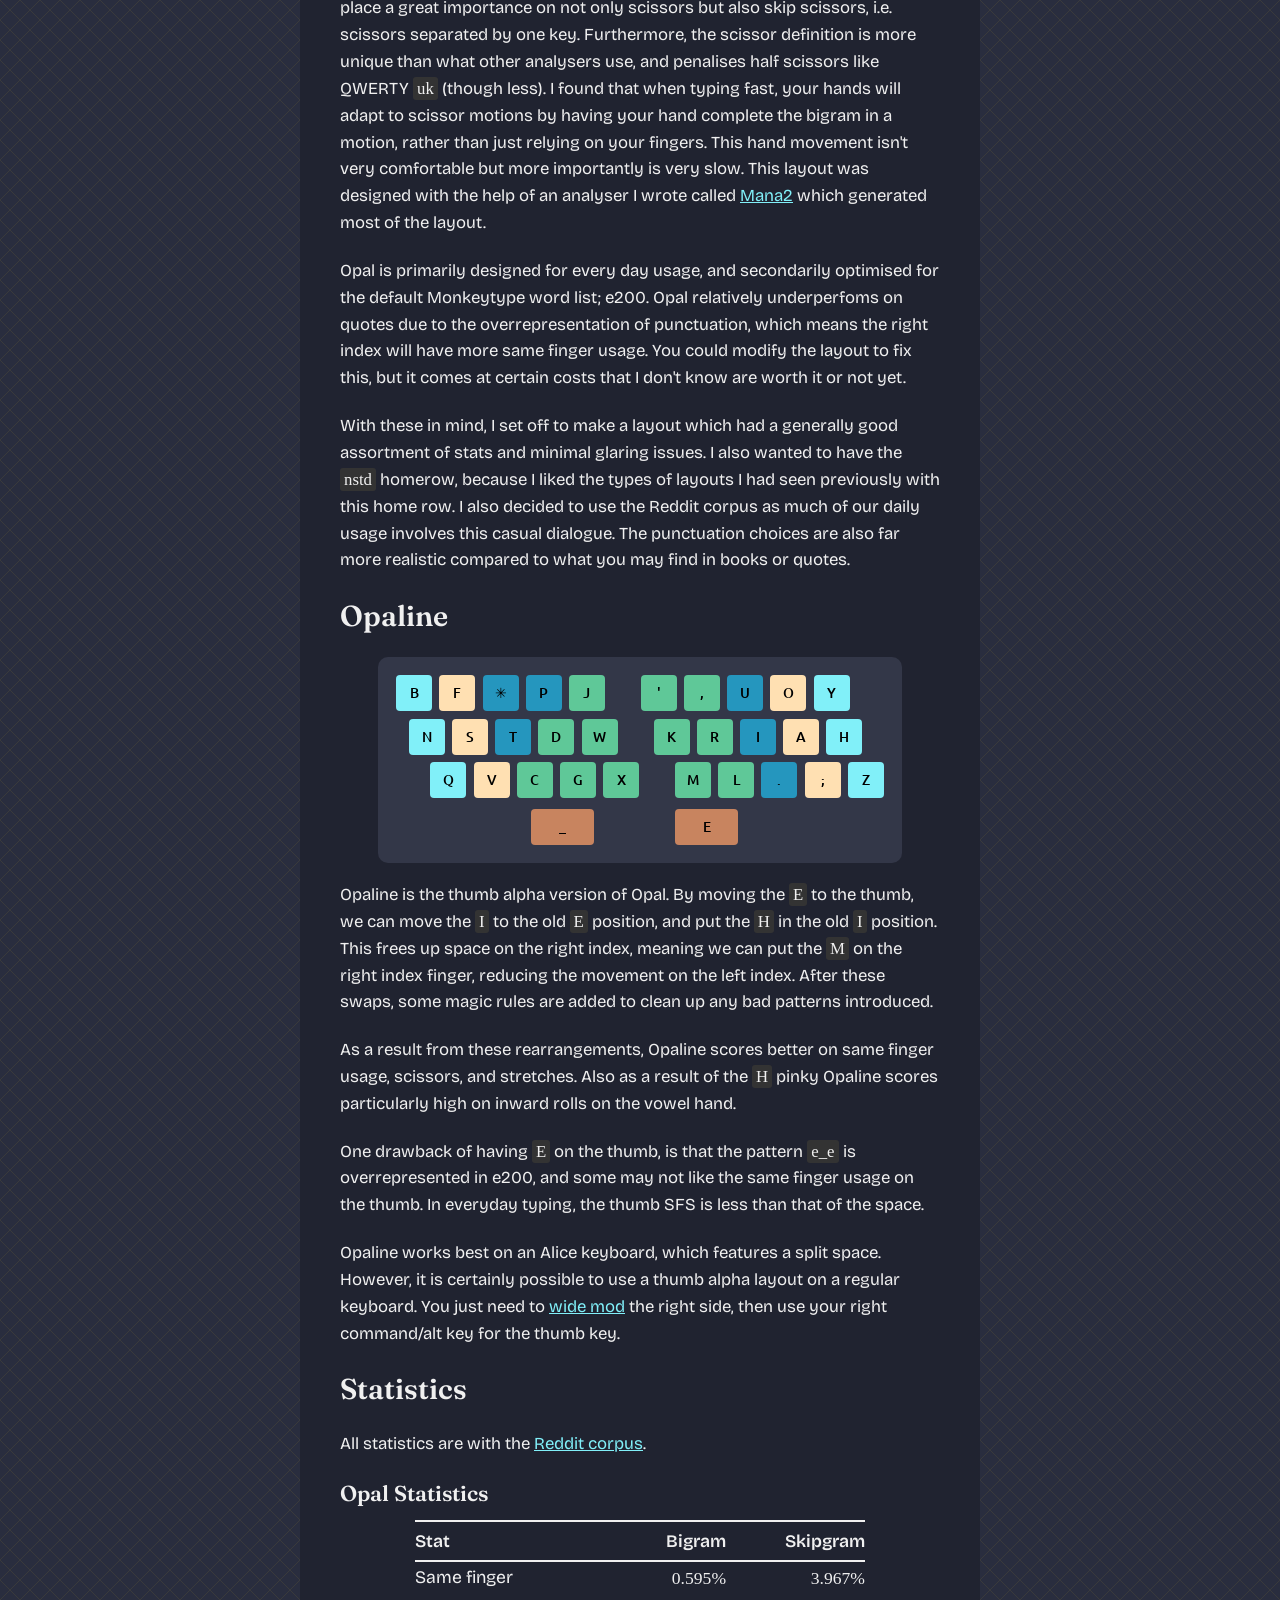
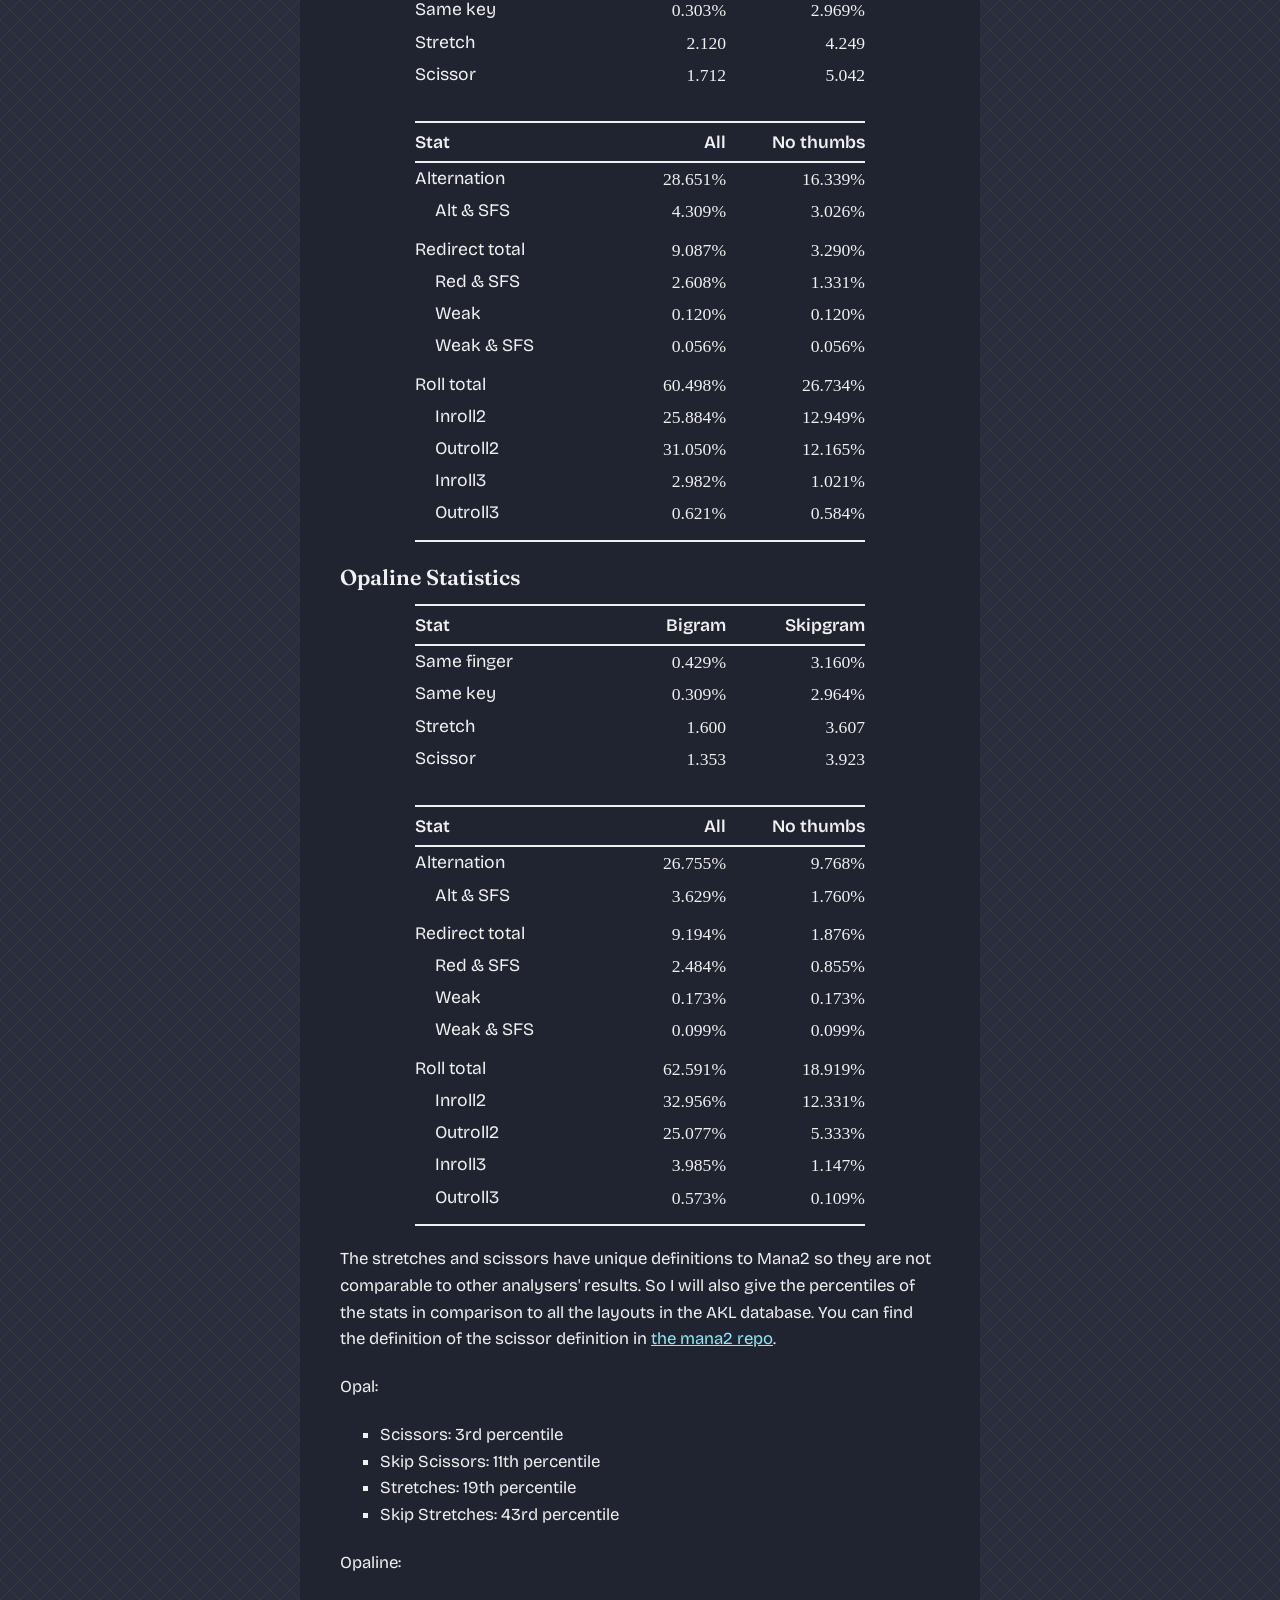
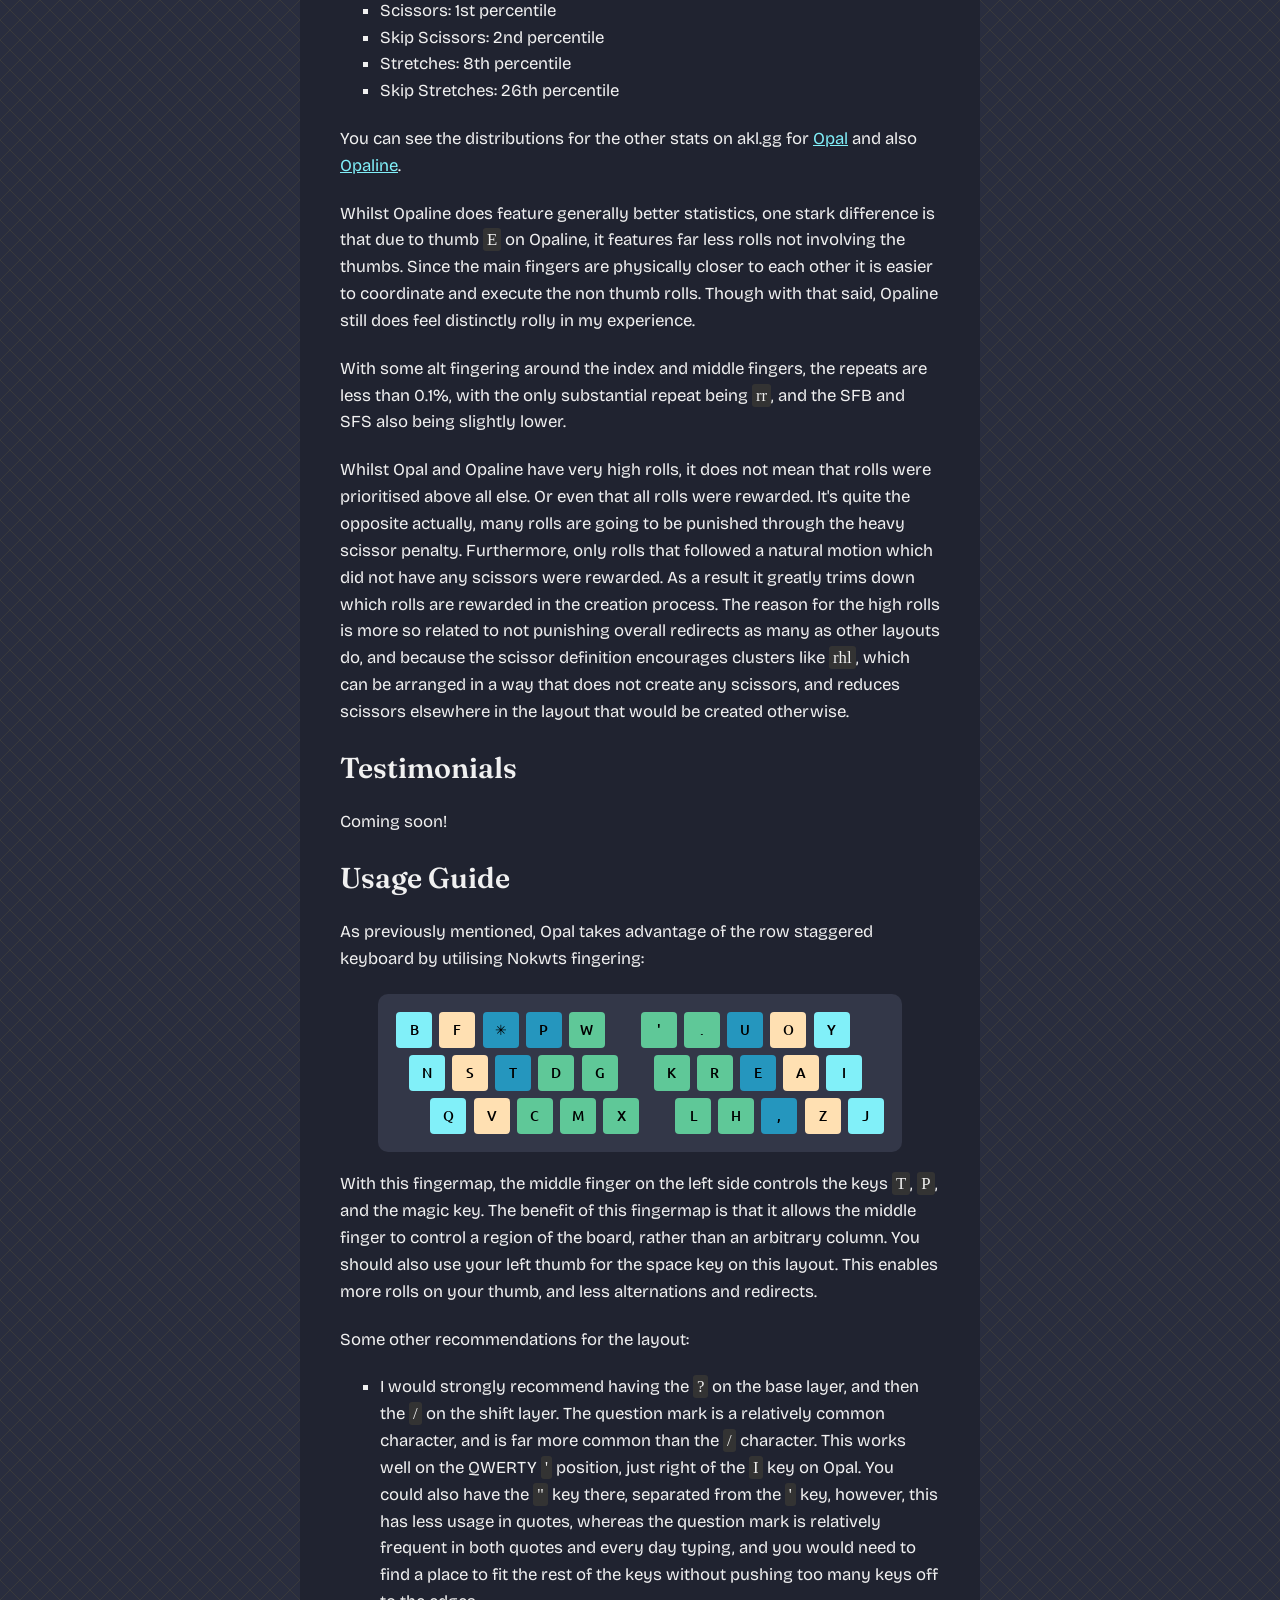
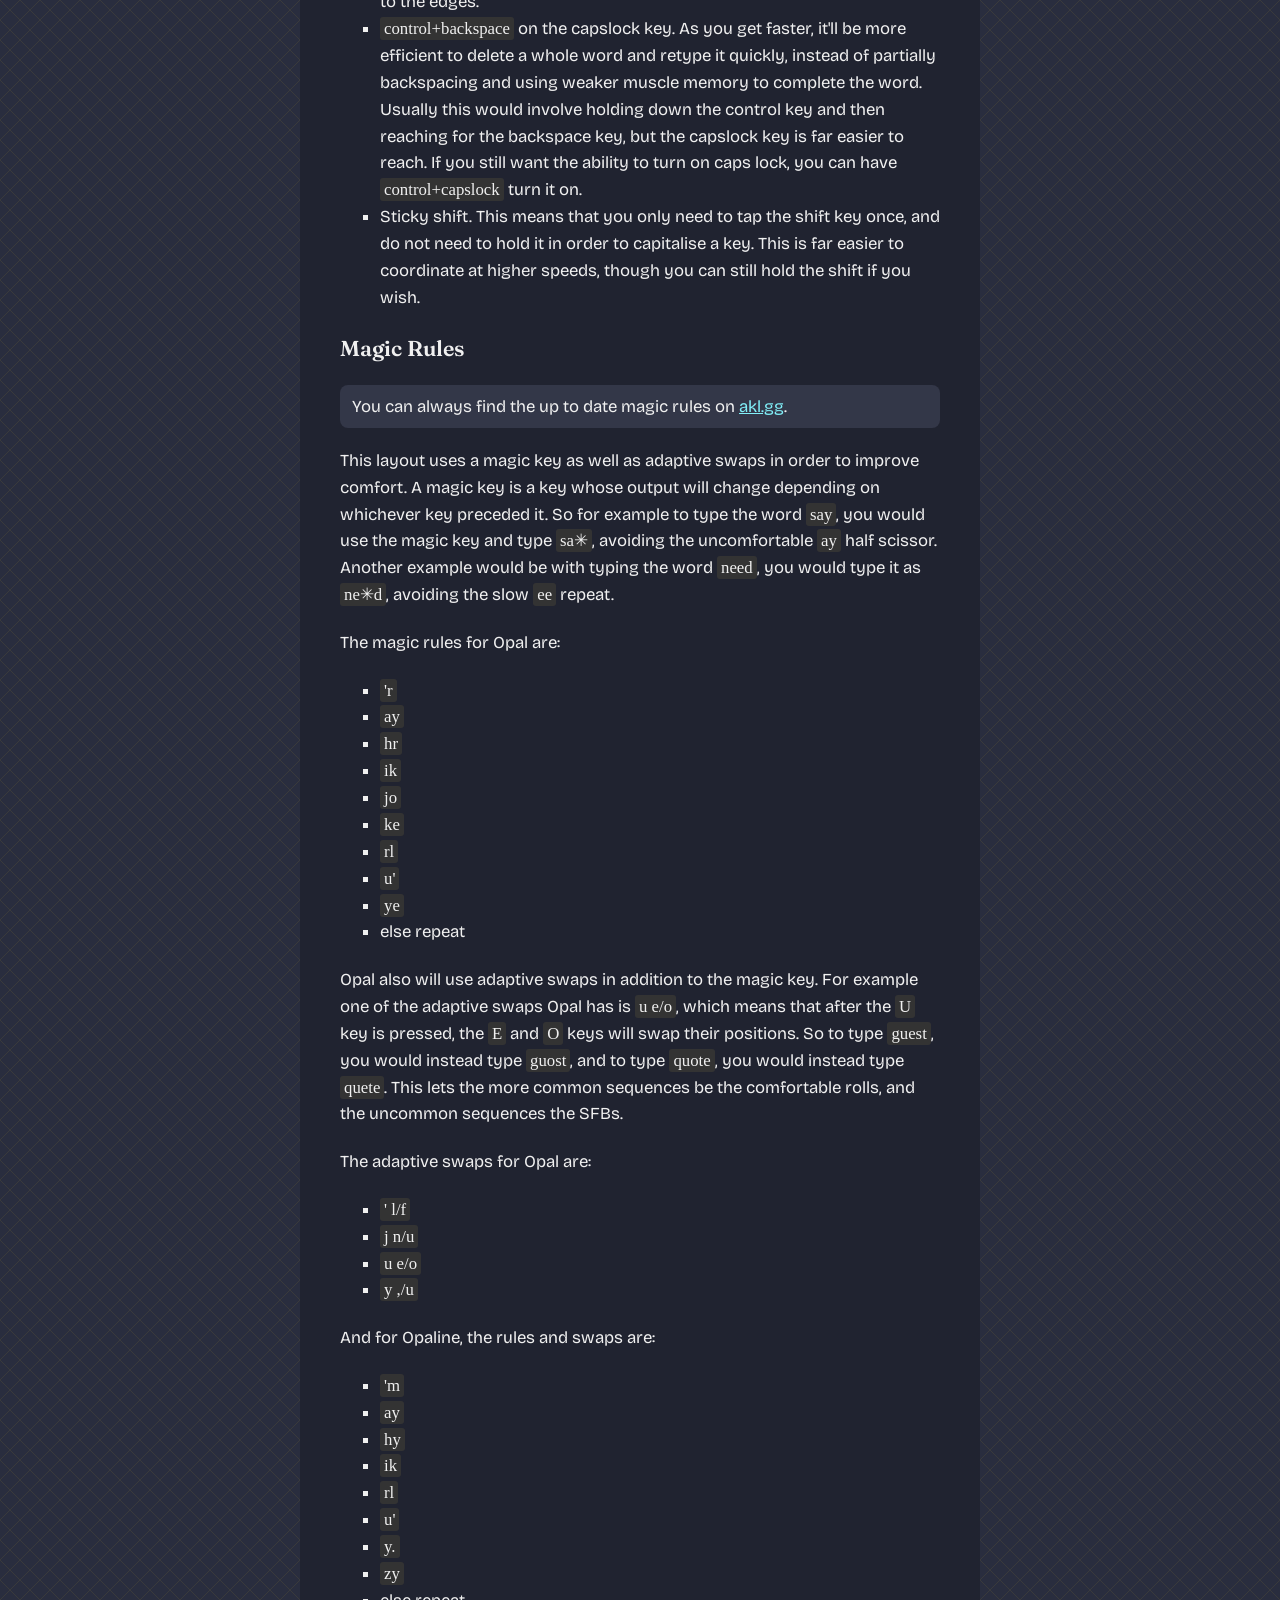
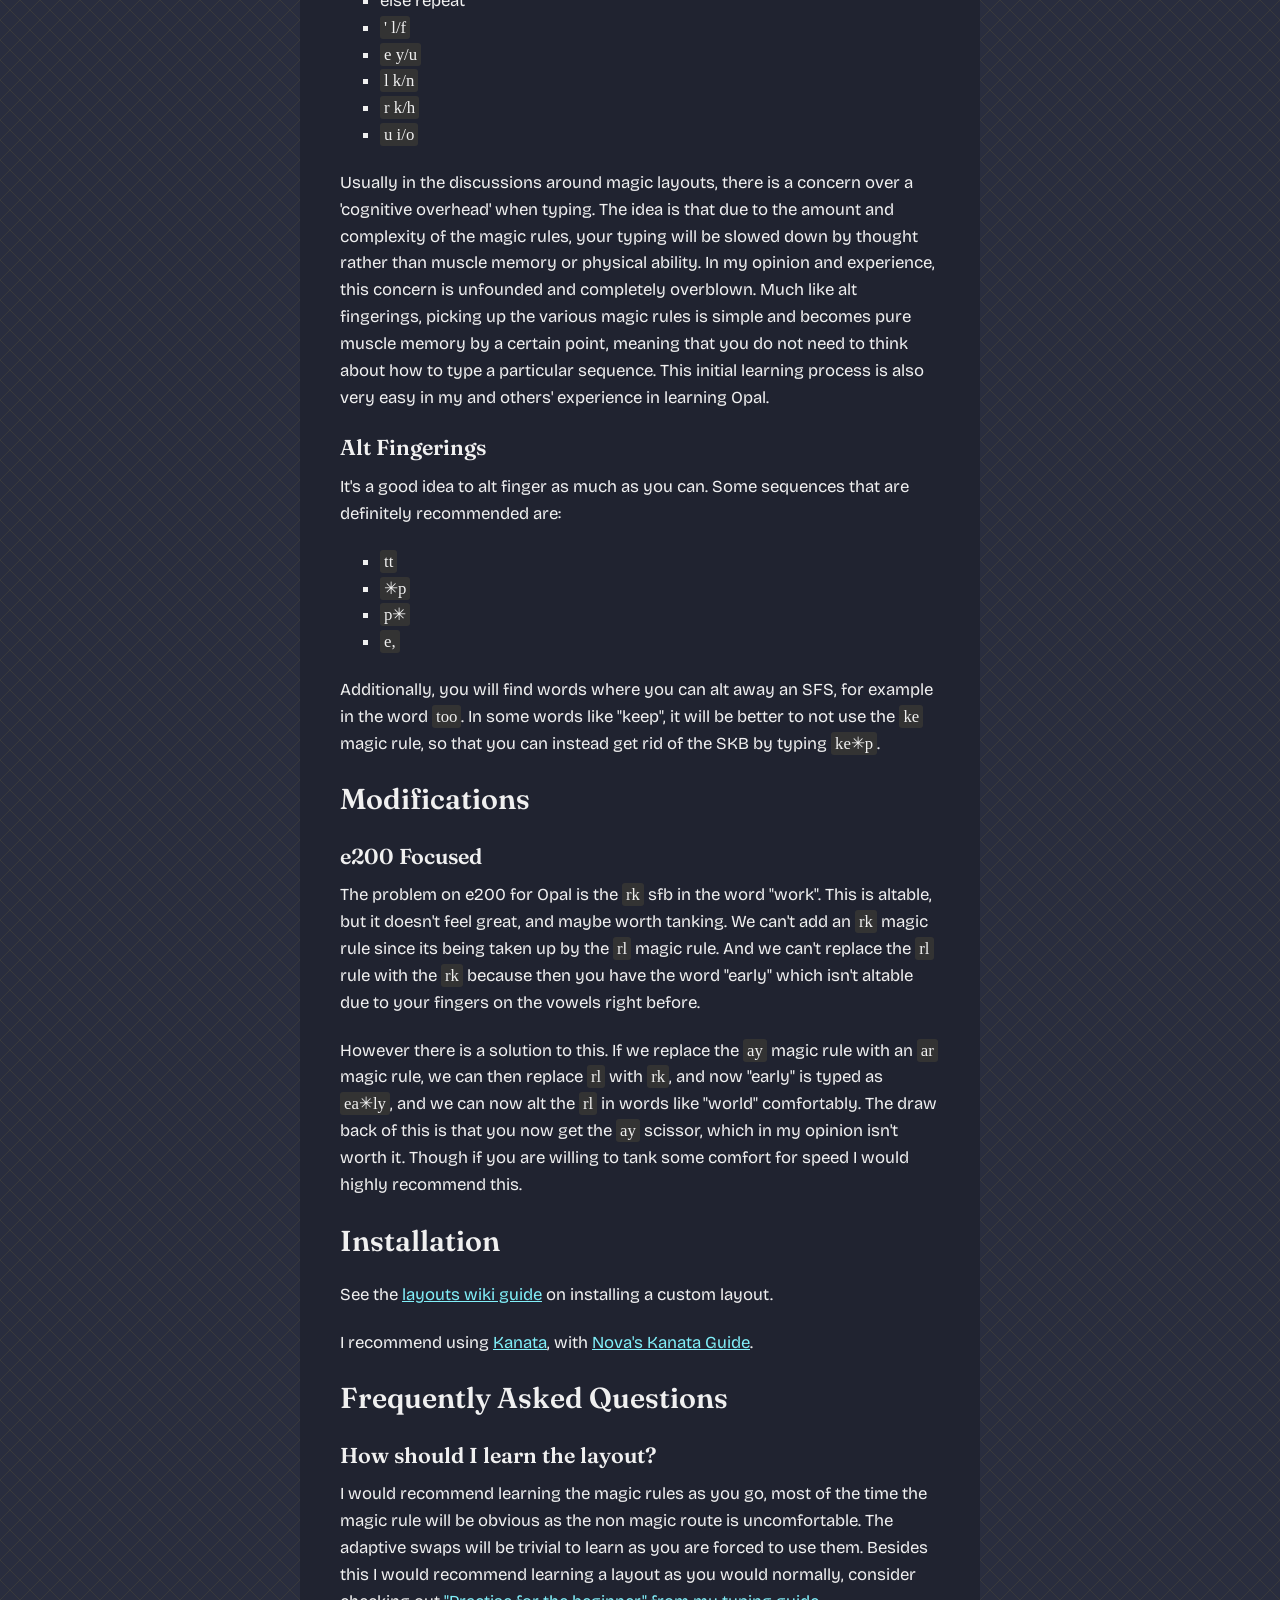
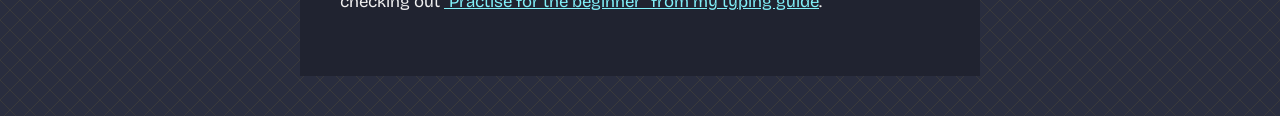
==== commit 6cf9c801: "Clarify rolls" ====
--- a/opal/index.html
+++ b/opal/index.html
@@ -3,6 +3,35 @@
     <head>
         <meta charset="UTF-8" />
         <meta name="viewport" content="width=device-width, initial-scale=1.0" />
+
+        <link rel="icon" href="opal.ico" sizes="any" />
+
+        <meta
+            name="description"
+            content="Opal is an optimised keyboard layout built around a magic key and adaptive swaps, with low scissors, high rolls, and an optional thumb-E variant called Opaline."
+        />
+        <meta name="author" content="Zak Venter" />
+        <link rel="canonical" href="https://layouts.zakventer.com/opal" />
+
+        <meta property="og:type" content="article" />
+        <meta property="og:site_name" content="Zak Venter's Layouts" />
+        <meta property="og:title" content="The Opal Keyboard Layout" />
+        <meta
+            property="og:description"
+            content="An optimised keyboard layout with a magic key and adaptive swaps, designed for fast, comfortable typing."
+        />
+        <meta property="og:url" content="https://layouts.zakventer.com/opal" />
+        <meta
+            property="og:image"
+            content="https://layouts.zakventer.com/opal/preview.png"
+        />
+        <meta property="og:image:width" content="1746" />
+        <meta property="og:image:height" content="662" />
+        <meta
+            property="og:image:alt"
+            content="The Opal keyboard layout on a row-staggered keyboard"
+        />
+
         <title>The Opal Keyboard Layout</title>
 
         <link rel="preconnect" href="https://fonts.googleapis.com" />
@@ -527,7 +556,12 @@
                 The stretches and scissors have unique definitions to Mana2 so
                 they are not comparable to other analysers' results. So I will
                 also give the percentiles of the stats in comparison to all the
-                layouts in the AKL database.
+                layouts in the AKL database. You can find the definition of the
+                scissor definition in
+                <a
+                    href="https://codeberg.org/Zakkkk/mana2/src/branch/main/docs/definitions.md#scissors"
+                    >the mana2 repo</a
+                >.
             </p>
 
             <p>Opal:</p>
@@ -569,6 +603,22 @@
                 repeats are less than 0.1%, with the only substantial repeat
                 being <code>rr</code>, and the SFB and SFS also being slightly
                 lower.
+            </p>
+
+            <p>
+                Whilst Opal and Opaline have very high rolls, it does not mean
+                that rolls were prioritised above all else. Or even that all
+                rolls were rewarded. It's quite the opposite actually, many
+                rolls are going to be punished through the heavy scissor
+                penalty. Furthermore, only rolls that followed a natural motion
+                which did not have any scissors were rewarded. As a result it
+                greatly trims down which rolls are rewarded in the creation
+                process. The reason for the high rolls is more so related to not
+                punishing overall redirects as many as other layouts do, and
+                because the scissor definition encourages clusters like
+                <code>rhl</code>, which can be arranged in a way that does not
+                create any scissors, and reduces scissors elsewhere in the
+                layout that would be created otherwise.
             </p>
 
             <h2>Testimonials</h2>
